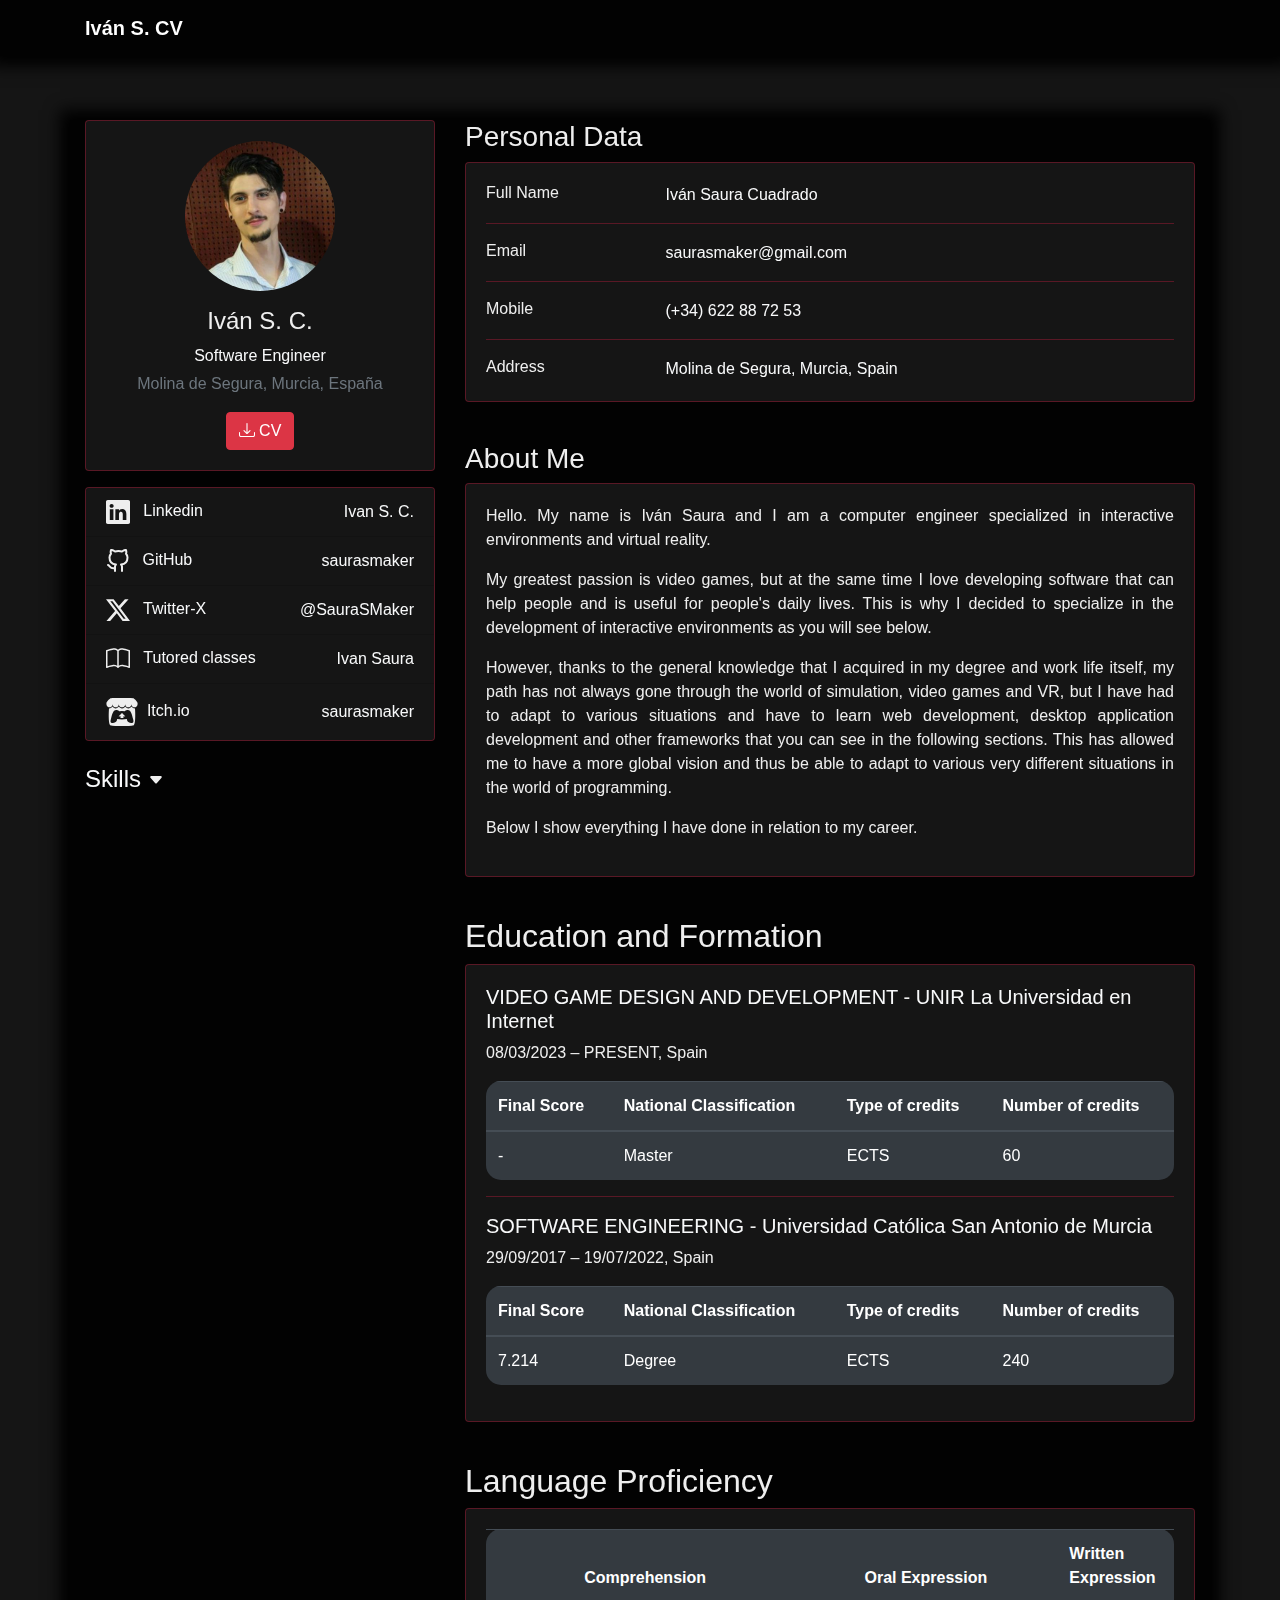
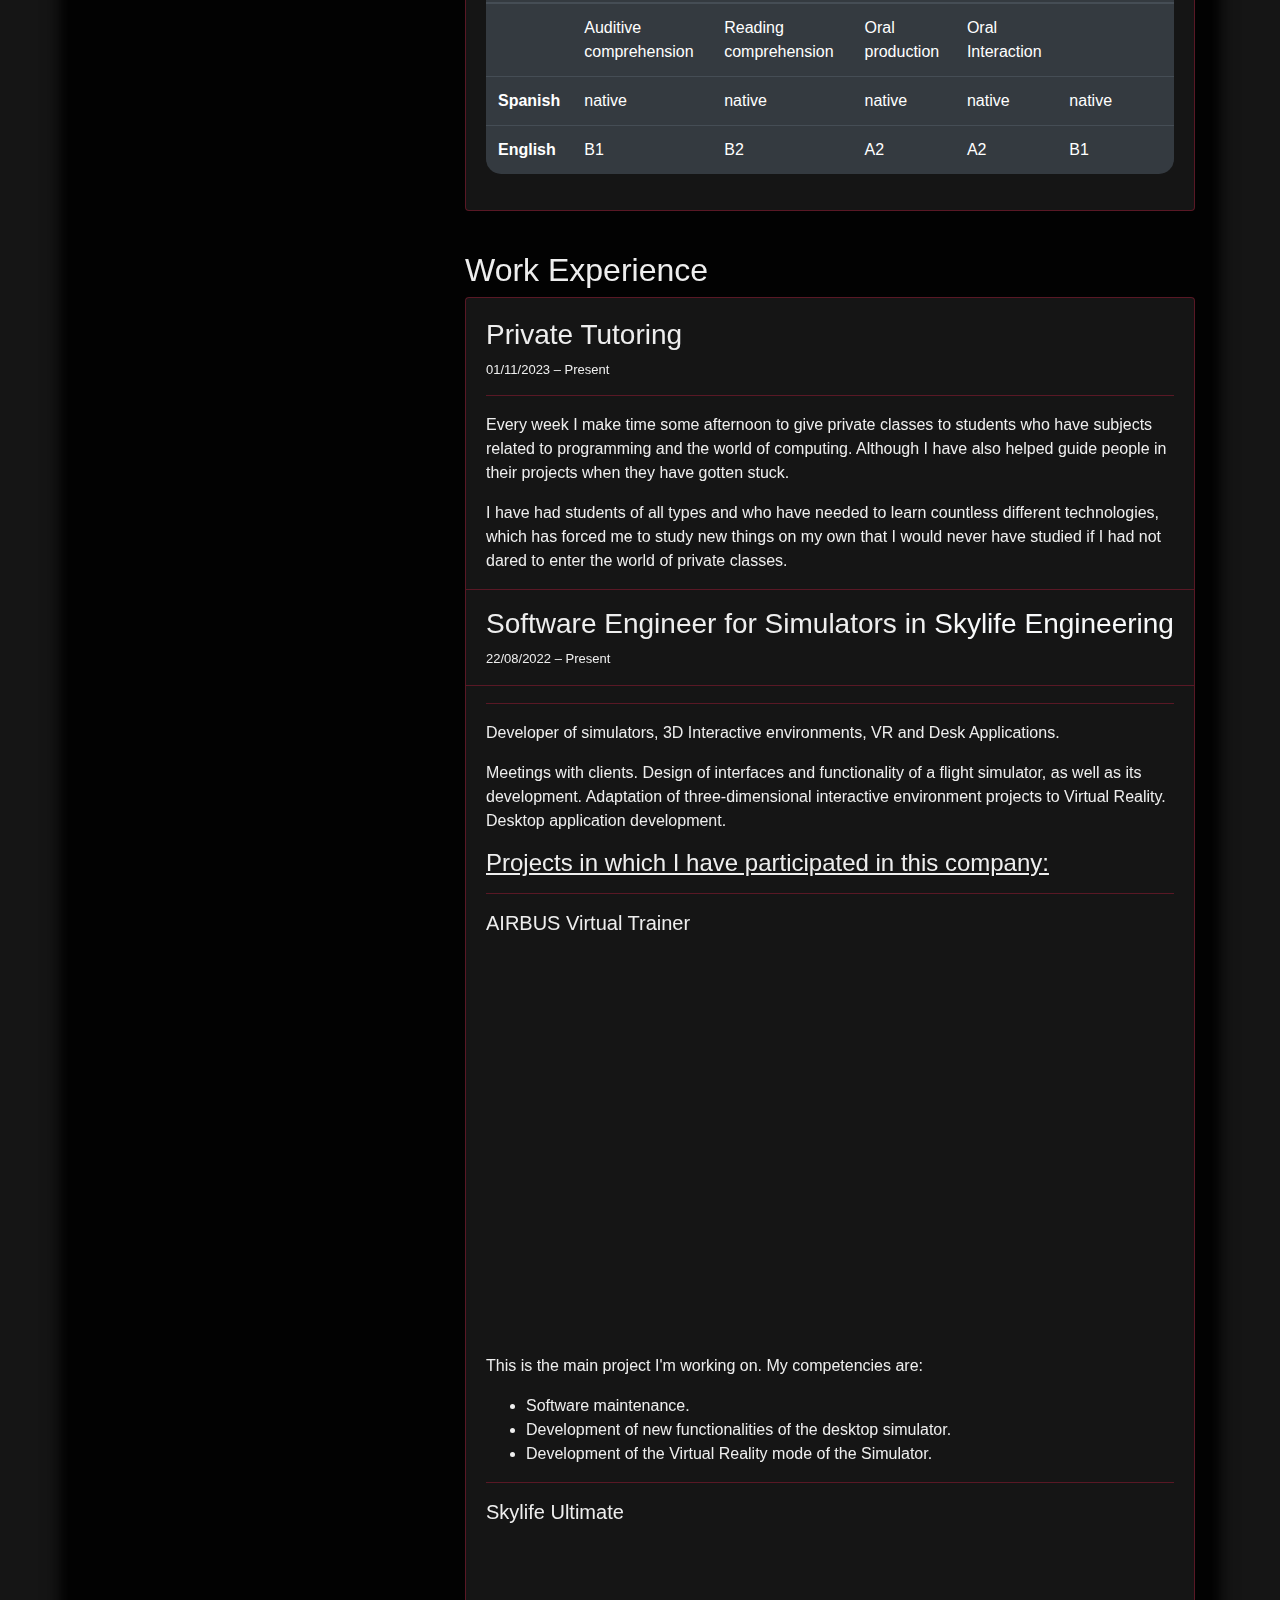
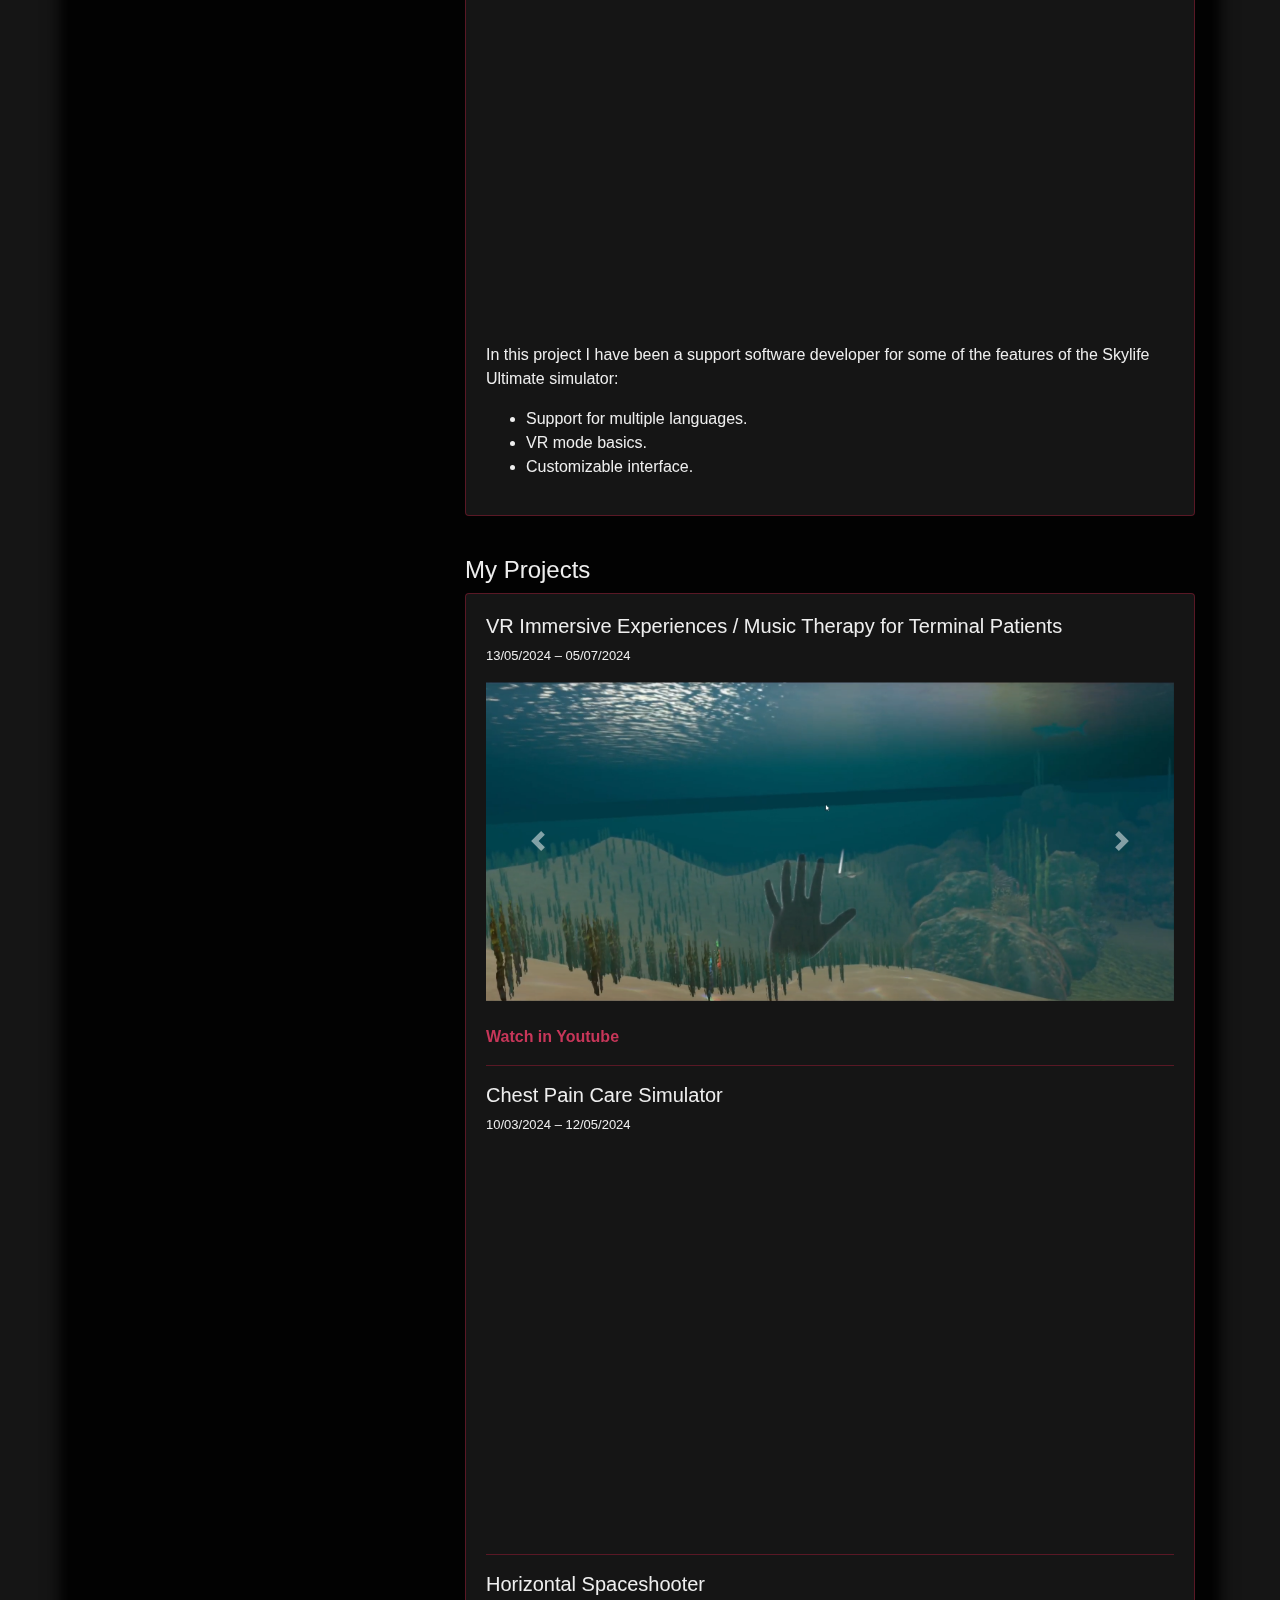
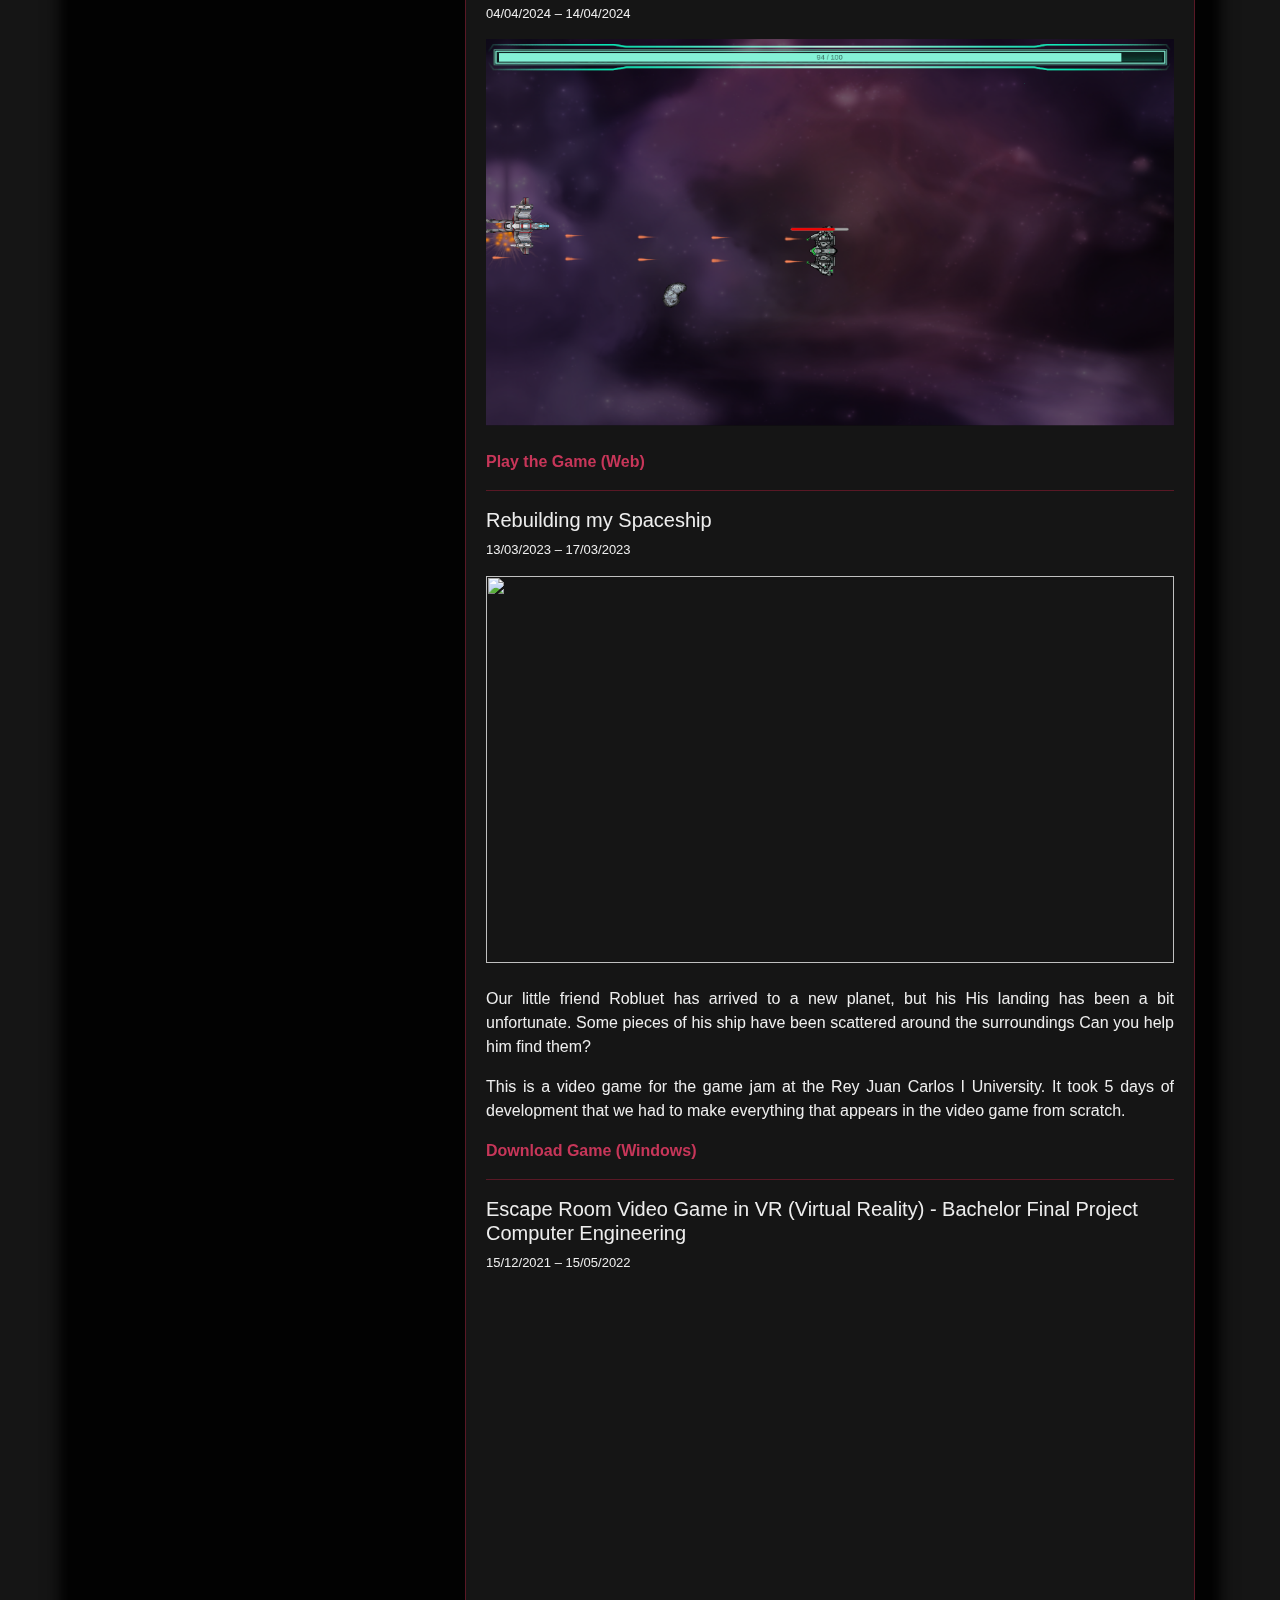
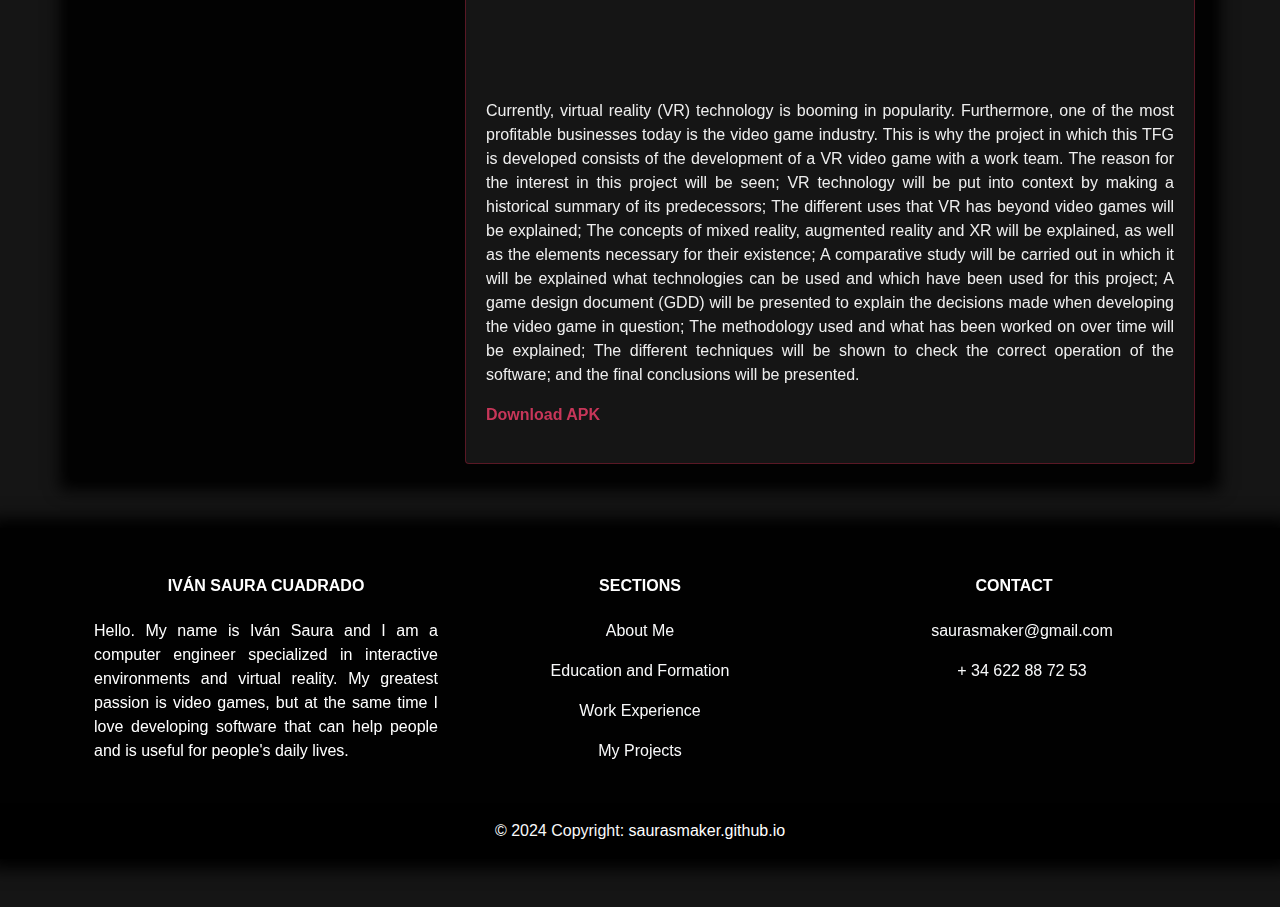
==== index.html @ 34966f73 "table scroll" ====
<!DOCTYPE html>
<html lang="es">

<head>
    <meta charset="UTF-8">
    <meta name="viewport" content="width=device-width, initial-scale=1.0">
    <title>Iván CV</title>

    <link rel="stylesheet" href="https://cdn.jsdelivr.net/npm/bootstrap@4.3.1/dist/css/bootstrap.min.css"
        integrity="sha384-ggOyR0iXCbMQv3Xipma34MD+dH/1fQ784/j6cY/iJTQUOhcWr7x9JvoRxT2MZw1T" crossorigin="anonymous">
    <link rel="stylesheet" href="https://cdn.jsdelivr.net/npm/bootstrap-icons@1.3.0/font/bootstrap-icons.css">

    <link rel="stylesheet" href="css/main.css">
</head>

<body>

    <nav class="navbar navbar-expand-md fixed-top main-container">
        <div class="container">
            <a class="navbar-brand home-title" href="#">Iván S. CV</a>
            <button class="navbar-toggler" type="button" data-toggle="collapse" data-target="#navbarCollapse"
                aria-controls="navbarCollapse" aria-expanded="false" aria-label="Toggle navigation">
                <span class="navbar-toggler-icon"></span>
            </button>
        </div>
    </nav>

    <br /><br /><br /><br /><br />

    <div class="container main-container">
        <div class="main-body">

            <div class="row gutters-sm">
                <div class="col-md-4 mb-3">
                    <div id="left-profile-panel" class="profile-frame-top-fixed">
                        <div class="card">
                            <div class="card-body">
                                <div class="d-flex flex-column align-items-center text-center">
                                    <img src="img/ivan_profile_photo.jpg" alt="Admin" class="rounded-circle"
                                        width="150">
                                    <div class="mt-3">
                                        <h4>Iván S. C.</h4>
                                        <p class="text-light mb-1">Software Engineer</p>
                                        <p class="text-muted font-size-sm">Molina de Segura, Murcia, España</p>
                                        <!--<button class="btn btn-primary">Follow</button>-->
                                        <a class="btn btn-danger" target="_blank"
                                            href="download/Ivan_Saura_Cuadrado_CV.pdf"
                                            download="Ivan_Saura_Cuadrado_CV.pdf"><i class="bi bi-download"></i> CV</a>
                                    </div>
                                </div>
                            </div>
                        </div>

                        <div class="card mt-3">
                            <ul class="list-group list-group-flush">
                                <!--<li class="list-group-item d-flex justify-content-between align-items-center flex-wrap">
                                <h6 class="mb-0"><svg xmlns="http://www.w3.org/2000/svg" width="24" height="24"
                                        viewBox="0 0 24 24" fill="none" stroke="currentColor" stroke-width="2"
                                        stroke-linecap="round" stroke-linejoin="round"
                                        class="feather feather-globe mr-2 icon-inline">
                                        <circle cx="12" cy="12" r="10"></circle>
                                        <line x1="2" y1="12" x2="22" y2="12"></line>
                                        <path
                                            d="M12 2a15.3 15.3 0 0 1 4 10 15.3 15.3 0 0 1-4 10 15.3 15.3 0 0 1-4-10 15.3 15.3 0 0 1 4-10z">
                                        </path>
                                    </svg>Website</h6>
                                <span class="text-light">https://bootdey.com</span>
                            </li>-->
                                <li
                                    class="list-group-item d-flex justify-content-between align-items-center flex-wrap dark-background">
                                    <h6 class="mb-0"><svg xmlns="http://www.w3.org/2000/svg" width="24" height="24"
                                            fill="currentColor" class="bi bi-linkedin" viewBox="0 0 16 16">
                                            <path
                                                d="M0 1.146C0 .513.526 0 1.175 0h13.65C15.474 0 16 .513 16 1.146v13.708c0 .633-.526 1.146-1.175 1.146H1.175C.526 16 0 15.487 0 14.854zm4.943 12.248V6.169H2.542v7.225zm-1.2-8.212c.837 0 1.358-.554 1.358-1.248-.015-.709-.52-1.248-1.342-1.248S2.4 3.226 2.4 3.934c0 .694.521 1.248 1.327 1.248zm4.908 8.212V9.359c0-.216.016-.432.08-.586.173-.431.568-.878 1.232-.878.869 0 1.216.662 1.216 1.634v3.865h2.401V9.25c0-2.22-1.184-3.252-2.764-3.252-1.274 0-1.845.7-2.165 1.193v.025h-.016l.016-.025V6.169h-2.4c.03.678 0 7.225 0 7.225z" />
                                        </svg>&nbsp;&nbsp;&nbsp;<a class="text-light red-hover"
                                            href="https://www.linkedin.com/in/ivan-saura-cuadrado"
                                            target="_blank">Linkedin</a>&nbsp;</h6>
                                    <span><a class="text-light red-hover red-hover"
                                            href="https://www.linkedin.com/in/ivan-saura-cuadrado" target="_blank"> Ivan
                                            S.
                                            C.</a></span>
                                </li>

                                <li
                                    class="list-group-item d-flex justify-content-between align-items-center flex-wrap dark-background">
                                    <h6 class="mb-0"><svg xmlns="http://www.w3.org/2000/svg" width="24" height="24"
                                            viewBox="0 0 24 24" fill="none" stroke="currentColor" stroke-width="2"
                                            stroke-linecap="round" stroke-linejoin="round"
                                            class="feather feather-github mr-2 icon-inline">
                                            <path
                                                d="M9 19c-5 1.5-5-2.5-7-3m14 6v-3.87a3.37 3.37 0 0 0-.94-2.61c3.14-.35 6.44-1.54 6.44-7A5.44 5.44 0 0 0 20 4.77 5.07 5.07 0 0 0 19.91 1S18.73.65 16 2.48a13.38 13.38 0 0 0-7 0C6.27.65 5.09 1 5.09 1A5.07 5.07 0 0 0 5 4.77a5.44 5.44 0 0 0-1.5 3.78c0 5.42 3.3 6.61 6.44 7A3.37 3.37 0 0 0 9 18.13V22">
                                            </path>
                                        </svg>&nbsp;<a class="text-light red-hover red-hover"
                                            href="https://github.com/saurasmaker" target="_blank">GitHub</a></h6>
                                    <span><a class="text-light red-hover" href="https://github.com/saurasmaker"
                                            target="_blank">saurasmaker</a></span>
                                </li>
                                <li
                                    class="list-group-item d-flex justify-content-between align-items-center flex-wrap dark-background">
                                    <h6 class="mb-0">
                                        <svg xmlns="http://www.w3.org/2000/svg" width="24" height="24"
                                            fill="currentColor" class="bi bi-twitter-x" viewBox="0 0 16 16">
                                            <path
                                                d="M12.6.75h2.454l-5.36 6.142L16 15.25h-4.937l-3.867-5.07-4.425 5.07H.316l5.733-6.57L0 .75h5.063l3.495 4.633L12.601.75Zm-.86 13.028h1.36L4.323 2.145H2.865z" />
                                        </svg>
                                        &nbsp;
                                        <a class="text-light red-hover" href="https://x.com/SauraSMaker"
                                            target="_blank">Twitter-X</a>
                                    </h6>
                                    <span><a class="text-light red-hover" href="https://x.com/SauraSMaker"
                                            target="_blank">@SauraSMaker</a></span>
                                </li>
                                <li
                                    class="list-group-item d-flex justify-content-between align-items-center flex-wrap dark-background">
                                    <h6 class="mb-0"><svg xmlns="http://www.w3.org/2000/svg" width="24" height="24"
                                            fill="currentColor" class="bi bi-book" viewBox="0 0 16 16">
                                            <path
                                                d="M1 2.828c.885-.37 2.154-.769 3.388-.893 1.33-.134 2.458.063 3.112.752v9.746c-.935-.53-2.12-.603-3.213-.493-1.18.12-2.37.461-3.287.811zm7.5-.141c.654-.689 1.782-.886 3.112-.752 1.234.124 2.503.523 3.388.893v9.923c-.918-.35-2.107-.692-3.287-.81-1.094-.111-2.278-.039-3.213.492zM8 1.783C7.015.936 5.587.81 4.287.94c-1.514.153-3.042.672-3.994 1.105A.5.5 0 0 0 0 2.5v11a.5.5 0 0 0 .707.455c.882-.4 2.303-.881 3.68-1.02 1.409-.142 2.59.087 3.223.877a.5.5 0 0 0 .78 0c.633-.79 1.814-1.019 3.222-.877 1.378.139 2.8.62 3.681 1.02A.5.5 0 0 0 16 13.5v-11a.5.5 0 0 0-.293-.455c-.952-.433-2.48-.952-3.994-1.105C10.413.809 8.985.936 8 1.783" />
                                        </svg> &nbsp;&nbsp;<a class="text-light red-hover"
                                            href="https://www.milanuncios.com/anuncios-usuario/ivan-231585839.htm"
                                            target="_blank">Tutored classes</a></h6>
                                    <span><a class="text-light red-hover"
                                            href="https://www.milanuncios.com/anuncios-usuario/ivan-231585839.htm"
                                            target="_blank">Ivan Saura</a></span>
                                </li>

                                <li
                                    class="dark-background list-group-item d-flex justify-content-between align-items-center flex-wrap">
                                    <h6 class="mb-0">
                                        <svg xmlns="http://www.w3.org/2000/svg" fill="currentColor" width="32"
                                            height="32" viewBox="0 0 512 512">
                                            <path
                                                d="M71.9 34.8C50.2 47.7 7.4 96.8 7 109.7v21.3c0 27.1 25.3 50.8 48.3 50.8 27.6 0 50.5-22.9 50.5-50 0 27.1 22.2 50 49.8 50s49-22.9 49-50c0 27.1 23.6 50 51.2 50h.5c27.6 0 51.2-22.9 51.2-50 0 27.1 21.5 50 49 50s49.8-22.9 49.8-50c0 27.1 23 50 50.5 50 23 0 48.3-23.8 48.3-50.8v-21.3c-.4-12.9-43.2-62.1-64.9-75C372.6 32.4 325.8 32 256 32S91.1 33.1 71.9 34.8zm132.3 134.4c-22 38.4-77.9 38.7-99.9 .3-13.2 23.1-43.2 32.1-56 27.7-3.9 40.2-13.7 237.1 17.7 269.2 80 18.7 302.1 18.1 379.8 0 31.7-32.3 21.3-232 17.8-269.2-12.9 4.4-42.9-4.6-56-27.7-22 38.5-77.9 38.1-99.9-.2-7.1 12.5-23.1 28.9-51.8 28.9a57.5 57.5 0 0 1 -51.8-28.9zm-41.6 53.8c16.5 0 31.1 0 49.2 19.8a436.9 436.9 0 0 1 88.2 0C318.2 223 332.9 223 349.3 223c52.3 0 65.2 77.5 83.9 144.5 17.3 62.2-5.5 63.7-34 63.7-42.2-1.6-65.5-32.2-65.5-62.8-39.3 6.4-101.9 8.8-155.6 0 0 30.6-23.3 61.2-65.5 62.8-28.4-.1-51.2-1.6-33.9-63.7 18.7-67 31.6-144.5 83.9-144.5zM256 270.8s-44.4 40.8-52.4 55.2l29-1.2v25.3c0 1.6 21.3 .2 23.3 .2 11.7 .5 23.3 1 23.3-.2v-25.3l29 1.2c-8-14.5-52.4-55.2-52.4-55.2z" />
                                        </svg>
                                        &nbsp;<a class="text-light red-hover" href="https://itch.io/profile/saurasmaker"
                                            target="_blank">Itch.io</a>
                                    </h6>
                                    <span class="text-light"><a class="text-light red-hover"
                                            href="https://itch.io/profile/saurasmaker"
                                            target="_blank">saurasmaker</a></span>
                                </li>

                            </ul>
                        </div>


                        <br />

                        <div>
                            <!-------------------->
                            <!-- SKILLS -->
                            <!-------------------->
                            <a id="skills-collapse-button" class="text-toogle text-light" data-toggle="collapse"
                                href="#digital-skills-collapse" role="button" aria-expanded="false"
                                aria-controls="collapseExample">
                                <h4>Skills
                                    <span class="text-collapsed"><svg xmlns="http://www.w3.org/2000/svg" width="16"
                                            height="16" fill="currentColor" class="bi bi-caret-down-fill"
                                            viewBox="0 0 16 16">
                                            <path
                                                d="M7.247 11.14 2.451 5.658C1.885 5.013 2.345 4 3.204 4h9.592a1 1 0 0 1 .753 1.659l-4.796 5.48a1 1 0 0 1-1.506 0z" />
                                        </svg></span>
                                    <span class="text-expanded"><svg xmlns="http://www.w3.org/2000/svg" width="16"
                                            height="16" fill="currentColor" class="bi bi-caret-up-fill"
                                            viewBox="0 0 16 16">
                                            <path
                                                d="m7.247 4.86-4.796 5.481c-.566.647-.106 1.659.753 1.659h9.592a1 1 0 0 0 .753-1.659l-4.796-5.48a1 1 0 0 0-1.506 0z" />
                                        </svg></span>
                                </h4>
                            </a>

                            <div class="collapse" id="digital-skills-collapse">
                                <div class="row gutters-sm">
                                    <div class="col-sm-12 mb-3">

                                        <div class="card h-100">
                                            <div class="card-body">
                                                <div>
                                                    <h6 class="d-flex align-items-center mb-3">Programming Languages
                                                    </h6>

                                                    <!-- JAVA -->
                                                    <a class="text-toogle text-light red-hover" data-toggle="collapse"
                                                        href="#java-collapse" role="button" aria-expanded="false"
                                                        aria-controls="collapseExample">
                                                        <small>Java</small>
                                                        <span class="text-collapsed"><svg
                                                                xmlns="http://www.w3.org/2000/svg" width="16"
                                                                height="16" fill="currentColor"
                                                                class="bi bi-caret-down-fill" viewBox="0 0 16 16">
                                                                <path
                                                                    d="M7.247 11.14 2.451 5.658C1.885 5.013 2.345 4 3.204 4h9.592a1 1 0 0 1 .753 1.659l-4.796 5.48a1 1 0 0 1-1.506 0z" />
                                                            </svg></span>
                                                        <span class="text-expanded"><svg
                                                                xmlns="http://www.w3.org/2000/svg" width="16"
                                                                height="16" fill="currentColor"
                                                                class="bi bi-caret-up-fill" viewBox="0 0 16 16">
                                                                <path
                                                                    d="m7.247 4.86-4.796 5.481c-.566.647-.106 1.659.753 1.659h9.592a1 1 0 0 0 .753-1.659l-4.796-5.48a1 1 0 0 0-1.506 0z" />
                                                            </svg></span>
                                                    </a>

                                                    <div class="progress mb-3" style="height: 5px">
                                                        <div class="progress-bar progress-bar-red" role="progressbar"
                                                            style="width: 90%" aria-valuenow="90" aria-valuemin="0"
                                                            aria-valuemax="100"></div>
                                                    </div>
                                                    <div class="accordion-item">
                                                        <div class="collapse" id="java-collapse">
                                                            <p>
                                                                I have learned Java at university. The Object Oriented
                                                                Programming subject in which we also learned to make
                                                                desktop
                                                                applications with swing was studied with Java. In
                                                                addition,
                                                                the
                                                                distributed applications subjects 1 and 2 where we
                                                                studied
                                                                how
                                                                to manage different threads of execution, socket
                                                                connection
                                                                and
                                                                backend of web applications were also studied in Java.
                                                            </p>
                                                        </div>
                                                    </div>


                                                    <!-- JavaScript -->
                                                    <a class="text-toogle text-light red-hover" data-toggle="collapse"
                                                        href="#javascript-collapse" role="button" aria-expanded="false"
                                                        aria-controls="collapseExample">
                                                        <small>JavaScript</small>
                                                        <span class="text-collapsed"><svg
                                                                xmlns="http://www.w3.org/2000/svg" width="16"
                                                                height="16" fill="currentColor"
                                                                class="bi bi-caret-down-fill" viewBox="0 0 16 16">
                                                                <path
                                                                    d="M7.247 11.14 2.451 5.658C1.885 5.013 2.345 4 3.204 4h9.592a1 1 0 0 1 .753 1.659l-4.796 5.48a1 1 0 0 1-1.506 0z" />
                                                            </svg></span>
                                                        <span class="text-expanded"><svg
                                                                xmlns="http://www.w3.org/2000/svg" width="16"
                                                                height="16" fill="currentColor"
                                                                class="bi bi-caret-up-fill" viewBox="0 0 16 16">
                                                                <path
                                                                    d="m7.247 4.86-4.796 5.481c-.566.647-.106 1.659.753 1.659h9.592a1 1 0 0 0 .753-1.659l-4.796-5.48a1 1 0 0 0-1.506 0z" />
                                                            </svg></span>
                                                    </a>
                                                    <div class="progress mb-3" style="height: 5px">
                                                        <div class="progress-bar progress-bar-red" role="progressbar"
                                                            style="width: 60%" aria-valuenow="60" aria-valuemin="0"
                                                            aria-valuemax="100"></div>
                                                    </div>
                                                    <div class="accordion-item">
                                                        <div class="collapse" id="javascript-collapse">
                                                            <p>
                                                                I have been learning this language throughout my
                                                                professional
                                                                career,
                                                                since simulators usually have interfaces made in HTML5,
                                                                so
                                                                if I
                                                                needed
                                                                to make the interface dynamic I had to use JavaScript.
                                                            </p>
                                                        </div>
                                                    </div>


                                                    <!-- C++ -->
                                                    <a class="text-toogle text-light red-hover" data-toggle="collapse"
                                                        href="#cpp-collapse" role="button" aria-expanded="false"
                                                        aria-controls="collapseExample">
                                                        <small>C++</small>
                                                        <span class="text-collapsed"><svg
                                                                xmlns="http://www.w3.org/2000/svg" width="16"
                                                                height="16" fill="currentColor"
                                                                class="bi bi-caret-down-fill" viewBox="0 0 16 16">
                                                                <path
                                                                    d="M7.247 11.14 2.451 5.658C1.885 5.013 2.345 4 3.204 4h9.592a1 1 0 0 1 .753 1.659l-4.796 5.48a1 1 0 0 1-1.506 0z" />
                                                            </svg></span>
                                                        <span class="text-expanded"><svg
                                                                xmlns="http://www.w3.org/2000/svg" width="16"
                                                                height="16" fill="currentColor"
                                                                class="bi bi-caret-up-fill" viewBox="0 0 16 16">
                                                                <path
                                                                    d="m7.247 4.86-4.796 5.481c-.566.647-.106 1.659.753 1.659h9.592a1 1 0 0 0 .753-1.659l-4.796-5.48a1 1 0 0 0-1.506 0z" />
                                                            </svg></span>
                                                    </a>
                                                    <div class="progress mb-3" style="height: 5px">
                                                        <div class="progress-bar progress-bar-red" role="progressbar"
                                                            style="width: 70%" aria-valuenow="70" aria-valuemin="0"
                                                            aria-valuemax="100"></div>
                                                    </div>
                                                    <div class="accordion-item">
                                                        <div class="collapse" id="cpp-collapse">
                                                            <p>
                                                                I have used C++ in Skylife to make superimposed
                                                                interfaces
                                                                in
                                                                simulators.
                                                            </p>
                                                        </div>
                                                    </div>


                                                    <!-- C# -->
                                                    <a class="text-toogle text-light red-hover" data-toggle="collapse"
                                                        href="#csharp-collapse" role="button" aria-expanded="false"
                                                        aria-controls="collapseExample">
                                                        <small>C#</small>
                                                        <span class="text-collapsed"><svg
                                                                xmlns="http://www.w3.org/2000/svg" width="16"
                                                                height="16" fill="currentColor"
                                                                class="bi bi-caret-down-fill" viewBox="0 0 16 16">
                                                                <path
                                                                    d="M7.247 11.14 2.451 5.658C1.885 5.013 2.345 4 3.204 4h9.592a1 1 0 0 1 .753 1.659l-4.796 5.48a1 1 0 0 1-1.506 0z" />
                                                            </svg></span>
                                                        <span class="text-expanded"><svg
                                                                xmlns="http://www.w3.org/2000/svg" width="16"
                                                                height="16" fill="currentColor"
                                                                class="bi bi-caret-up-fill" viewBox="0 0 16 16">
                                                                <path
                                                                    d="m7.247 4.86-4.796 5.481c-.566.647-.106 1.659.753 1.659h9.592a1 1 0 0 0 .753-1.659l-4.796-5.48a1 1 0 0 0-1.506 0z" />
                                                            </svg></span>
                                                    </a>
                                                    <div class="progress mb-3" style="height: 5px">
                                                        <div class="progress-bar progress-bar-red" role="progressbar"
                                                            style="width: 90%" aria-valuenow="90" aria-valuemin="0"
                                                            aria-valuemax="100"></div>
                                                    </div>
                                                    <div class="accordion-item">
                                                        <div class="collapse" id="csharp-collapse">
                                                            <p>
                                                                C# is the programming language that Unity uses and that
                                                                is
                                                                why
                                                                it is the one I use best,
                                                                since both my personal projects and the Skylife
                                                                simulators
                                                                are
                                                                made with Unity. Additionally,
                                                                I made desktop applications using WindowsForms for a
                                                                course
                                                                in
                                                                my degree called
                                                                Advanced Visual Programming, and I also used C#.
                                                            </p>
                                                        </div>
                                                    </div>


                                                    <!-- PHP -->
                                                    <a class="text-toogle text-light red-hover" data-toggle="collapse"
                                                        href="#php-collapse" role="button" aria-expanded="false"
                                                        aria-controls="collapseExample">
                                                        <small>PHP</small>
                                                        <span class="text-collapsed"><svg
                                                                xmlns="http://www.w3.org/2000/svg" width="16"
                                                                height="16" fill="currentColor"
                                                                class="bi bi-caret-down-fill" viewBox="0 0 16 16">
                                                                <path
                                                                    d="M7.247 11.14 2.451 5.658C1.885 5.013 2.345 4 3.204 4h9.592a1 1 0 0 1 .753 1.659l-4.796 5.48a1 1 0 0 1-1.506 0z" />
                                                            </svg></span>
                                                        <span class="text-expanded"><svg
                                                                xmlns="http://www.w3.org/2000/svg" width="16"
                                                                height="16" fill="currentColor"
                                                                class="bi bi-caret-up-fill" viewBox="0 0 16 16">
                                                                <path
                                                                    d="m7.247 4.86-4.796 5.481c-.566.647-.106 1.659.753 1.659h9.592a1 1 0 0 0 .753-1.659l-4.796-5.48a1 1 0 0 0-1.506 0z" />
                                                            </svg></span>
                                                    </a>
                                                    <div class="progress mb-3" style="height: 5px">
                                                        <div class="progress-bar progress-bar-red" role="progressbar"
                                                            style="width: 60%" aria-valuenow="60" aria-valuemin="0"
                                                            aria-valuemax="100"></div>
                                                    </div>
                                                    <div class="accordion-item">
                                                        <div class="collapse" id="php-collapse">
                                                            <p>
                                                                I have learned PHP for two reasons:
                                                            <ul>
                                                                <li>I made a web application with XAMPP to manage the
                                                                    private
                                                                    classes that I teach today. The back end of this
                                                                    page is
                                                                    made with PHP.</li>
                                                                <li>It was the language that we studied to make the back
                                                                    end
                                                                    of
                                                                    the web pages made in the Laboratory subject in the
                                                                    degree.
                                                                </li>
                                                            </ul>
                                                            </p>
                                                        </div>
                                                    </div>


                                                    <!-- Python -->
                                                    <a class="text-toogle text-light red-hover" data-toggle="collapse"
                                                        href="#python-collapse" role="button" aria-expanded="false"
                                                        aria-controls="collapseExample">
                                                        <small>Python</small>
                                                        <span class="text-collapsed"><svg
                                                                xmlns="http://www.w3.org/2000/svg" width="16"
                                                                height="16" fill="currentColor"
                                                                class="bi bi-caret-down-fill" viewBox="0 0 16 16">
                                                                <path
                                                                    d="M7.247 11.14 2.451 5.658C1.885 5.013 2.345 4 3.204 4h9.592a1 1 0 0 1 .753 1.659l-4.796 5.48a1 1 0 0 1-1.506 0z" />
                                                            </svg></span>
                                                        <span class="text-expanded"><svg
                                                                xmlns="http://www.w3.org/2000/svg" width="16"
                                                                height="16" fill="currentColor"
                                                                class="bi bi-caret-up-fill" viewBox="0 0 16 16">
                                                                <path
                                                                    d="m7.247 4.86-4.796 5.481c-.566.647-.106 1.659.753 1.659h9.592a1 1 0 0 0 .753-1.659l-4.796-5.48a1 1 0 0 0-1.506 0z" />
                                                            </svg></span>
                                                    </a>
                                                    <div class="progress mb-3" style="height: 5px">
                                                        <div class="progress-bar progress-bar-red" role="progressbar"
                                                            style="width: 80%" aria-valuenow="80" aria-valuemin="0"
                                                            aria-valuemax="100"></div>
                                                    </div>
                                                    <div class="accordion-item">
                                                        <div class="collapse" id="python-collapse">
                                                            <p>
                                                                The external content generation tools for simulators
                                                                that I
                                                                have
                                                                worked with are developed in Python, so I have learned a
                                                                lot
                                                                about this language since I started my professional
                                                                career.
                                                            </p>
                                                        </div>
                                                    </div>

                                                    <!-- SQL -->
                                                    <a class="text-toogle text-light red-hover" data-toggle="collapse"
                                                        href="#sql-collapse" role="button" aria-expanded="false"
                                                        aria-controls="collapseExample">
                                                        <small>SQL</small>
                                                        <span class="text-collapsed"><svg
                                                                xmlns="http://www.w3.org/2000/svg" width="16"
                                                                height="16" fill="currentColor"
                                                                class="bi bi-caret-down-fill" viewBox="0 0 16 16">
                                                                <path
                                                                    d="M7.247 11.14 2.451 5.658C1.885 5.013 2.345 4 3.204 4h9.592a1 1 0 0 1 .753 1.659l-4.796 5.48a1 1 0 0 1-1.506 0z" />
                                                            </svg></span>
                                                        <span class="text-expanded"><svg
                                                                xmlns="http://www.w3.org/2000/svg" width="16"
                                                                height="16" fill="currentColor"
                                                                class="bi bi-caret-up-fill" viewBox="0 0 16 16">
                                                                <path
                                                                    d="m7.247 4.86-4.796 5.481c-.566.647-.106 1.659.753 1.659h9.592a1 1 0 0 0 .753-1.659l-4.796-5.48a1 1 0 0 0-1.506 0z" />
                                                            </svg></span>
                                                    </a>
                                                    <div class="progress mb-3" style="height: 5px">
                                                        <div class="progress-bar progress-bar-red" role="progressbar"
                                                            style="width: 50%" aria-valuenow="50" aria-valuemin="0"
                                                            aria-valuemax="100"></div>
                                                    </div>
                                                    <div class="accordion-item">
                                                        <div class="collapse" id="sql-collapse">
                                                            <p>
                                                                I have used this language throughout my studies since
                                                                almost
                                                                all
                                                                the applications carried out in the practices had to be
                                                                connected to a database to practice connecting it with
                                                                the
                                                                developed application.

                                                                In addition, it is the language used to manage the
                                                                SQL-based
                                                                databases that I have worked on.
                                                            </p>
                                                        </div>
                                                    </div>

                                                </div>
                                            </div>
                                        </div>
                                    </div>

                                    <!-------------------->
                                    <!-- WEB -->
                                    <!-------------------->

                                    <div class="col-sm-12 mb-3">
                                        <div class="card h-100">
                                            <div class="card-body">
                                                <h6 class="d-flex align-items-center mb-3">Web</h6>

                                                <!-- HTML -->
                                                <a class="text-toogle text-light red-hover" data-toggle="collapse"
                                                    href="#html-collapse" role="button" aria-expanded="false"
                                                    aria-controls="collapseExample">
                                                    <small>HTML</small>
                                                    <span class="text-collapsed"><svg xmlns="http://www.w3.org/2000/svg"
                                                            width="16" height="16" fill="currentColor"
                                                            class="bi bi-caret-down-fill" viewBox="0 0 16 16">
                                                            <path
                                                                d="M7.247 11.14 2.451 5.658C1.885 5.013 2.345 4 3.204 4h9.592a1 1 0 0 1 .753 1.659l-4.796 5.48a1 1 0 0 1-1.506 0z" />
                                                        </svg></span>
                                                    <span class="text-expanded"><svg xmlns="http://www.w3.org/2000/svg"
                                                            width="16" height="16" fill="currentColor"
                                                            class="bi bi-caret-up-fill" viewBox="0 0 16 16">
                                                            <path
                                                                d="m7.247 4.86-4.796 5.481c-.566.647-.106 1.659.753 1.659h9.592a1 1 0 0 0 .753-1.659l-4.796-5.48a1 1 0 0 0-1.506 0z" />
                                                        </svg></span>
                                                </a>

                                                <div class="progress mb-3" style="height: 5px">
                                                    <div class="progress-bar progress-bar-red" role="progressbar"
                                                        style="width: 100%" aria-valuenow="100" aria-valuemin="0"
                                                        aria-valuemax="100"></div>
                                                </div>
                                                <div class="accordion-item">
                                                    <div class="collapse" id="html-collapse">
                                                        <p>
                                                            I have used HTML both for the development of this website
                                                            and in
                                                            course subjects as well as in the simulators I have worked
                                                            on
                                                            that
                                                            have overlapping interfaces.
                                                        </p>
                                                    </div>
                                                </div>


                                                <!-- CSS -->
                                                <a class="text-toogle text-light red-hover" data-toggle="collapse"
                                                    href="#css-collapse" role="button" aria-expanded="false"
                                                    aria-controls="collapseExample">
                                                    <small>CSS</small>
                                                    <span class="text-collapsed"><svg xmlns="http://www.w3.org/2000/svg"
                                                            width="16" height="16" fill="currentColor"
                                                            class="bi bi-caret-down-fill" viewBox="0 0 16 16">
                                                            <path
                                                                d="M7.247 11.14 2.451 5.658C1.885 5.013 2.345 4 3.204 4h9.592a1 1 0 0 1 .753 1.659l-4.796 5.48a1 1 0 0 1-1.506 0z" />
                                                        </svg></span>
                                                    <span class="text-expanded"><svg xmlns="http://www.w3.org/2000/svg"
                                                            width="16" height="16" fill="currentColor"
                                                            class="bi bi-caret-up-fill" viewBox="0 0 16 16">
                                                            <path
                                                                d="m7.247 4.86-4.796 5.481c-.566.647-.106 1.659.753 1.659h9.592a1 1 0 0 0 .753-1.659l-4.796-5.48a1 1 0 0 0-1.506 0z" />
                                                        </svg></span>
                                                </a>
                                                <div class="progress mb-3" style="height: 5px">
                                                    <div class="progress-bar progress-bar-red" role="progressbar"
                                                        style="width: 50%" aria-valuenow="50" aria-valuemin="0"
                                                        aria-valuemax="100"></div>
                                                </div>
                                                <div class="accordion-item">
                                                    <div class="collapse" id="css-collapse">
                                                        <p>
                                                            Although I am no expert, I have used it to visually improve
                                                            the
                                                            interfaces of the simulators apart from this website and som
                                                            proyects of the dregree.
                                                        </p>
                                                    </div>
                                                </div>


                                                <!-- Apache / Tomcat -->
                                                <a class="text-toogle text-light red-hover" data-toggle="collapse"
                                                    href="#apache-tomcat-collapse" role="button" aria-expanded="false"
                                                    aria-controls="collapseExample">
                                                    <small>Apache / Tomcat</small>
                                                    <span class="text-collapsed"><svg xmlns="http://www.w3.org/2000/svg"
                                                            width="16" height="16" fill="currentColor"
                                                            class="bi bi-caret-down-fill" viewBox="0 0 16 16">
                                                            <path
                                                                d="M7.247 11.14 2.451 5.658C1.885 5.013 2.345 4 3.204 4h9.592a1 1 0 0 1 .753 1.659l-4.796 5.48a1 1 0 0 1-1.506 0z" />
                                                        </svg></span>
                                                    <span class="text-expanded"><svg xmlns="http://www.w3.org/2000/svg"
                                                            width="16" height="16" fill="currentColor"
                                                            class="bi bi-caret-up-fill" viewBox="0 0 16 16">
                                                            <path
                                                                d="m7.247 4.86-4.796 5.481c-.566.647-.106 1.659.753 1.659h9.592a1 1 0 0 0 .753-1.659l-4.796-5.48a1 1 0 0 0-1.506 0z" />
                                                        </svg></span>
                                                </a>
                                                <div class="progress mb-3" style="height: 5px">
                                                    <div class="progress-bar progress-bar-red" role="progressbar"
                                                        style="width: 40%" aria-valuenow="40" aria-valuemin="0"
                                                        aria-valuemax="100"></div>
                                                </div>
                                                <div class="accordion-item">
                                                    <div class="collapse" id="apache-tomcat-collapse">
                                                        <p>
                                                            Technlogy that we used to learn how to host in local pc an
                                                            application web in the subject "Distributed Applications
                                                            Development" in the degree.
                                                        </p>
                                                    </div>
                                                </div>


                                                <!-- JSP -->
                                                <a class="text-toogle text-light red-hover" data-toggle="collapse"
                                                    href="#jsp-collapse" role="button" aria-expanded="false"
                                                    aria-controls="collapseExample">
                                                    <small>JSP</small>
                                                    <span class="text-collapsed"><svg xmlns="http://www.w3.org/2000/svg"
                                                            width="16" height="16" fill="currentColor"
                                                            class="bi bi-caret-down-fill" viewBox="0 0 16 16">
                                                            <path
                                                                d="M7.247 11.14 2.451 5.658C1.885 5.013 2.345 4 3.204 4h9.592a1 1 0 0 1 .753 1.659l-4.796 5.48a1 1 0 0 1-1.506 0z" />
                                                        </svg></span>
                                                    <span class="text-expanded"><svg xmlns="http://www.w3.org/2000/svg"
                                                            width="16" height="16" fill="currentColor"
                                                            class="bi bi-caret-up-fill" viewBox="0 0 16 16">
                                                            <path
                                                                d="m7.247 4.86-4.796 5.481c-.566.647-.106 1.659.753 1.659h9.592a1 1 0 0 0 .753-1.659l-4.796-5.48a1 1 0 0 0-1.506 0z" />
                                                        </svg></span>
                                                </a>
                                                <div class="progress mb-3" style="height: 5px">
                                                    <div class="progress-bar progress-bar-red" role="progressbar"
                                                        style="width: 60%" aria-valuenow="60" aria-valuemin="0"
                                                        aria-valuemax="100"></div>
                                                </div>
                                                <div class="accordion-item">
                                                    <div class="collapse" id="jsp-collapse">
                                                        <p>
                                                            JSP Java's own technology that we use to create dynamism in
                                                            the
                                                            web
                                                            pages from the backend.
                                                        </p>
                                                    </div>
                                                </div>


                                                <!-- XAMPP -->
                                                <a class="text-toogle text-light red-hover" data-toggle="collapse"
                                                    href="#xampp-collapse" role="button" aria-expanded="false"
                                                    aria-controls="collapseExample">
                                                    <small>XAMPP</small>
                                                    <span class="text-collapsed"><svg xmlns="http://www.w3.org/2000/svg"
                                                            width="16" height="16" fill="currentColor"
                                                            class="bi bi-caret-down-fill" viewBox="0 0 16 16">
                                                            <path
                                                                d="M7.247 11.14 2.451 5.658C1.885 5.013 2.345 4 3.204 4h9.592a1 1 0 0 1 .753 1.659l-4.796 5.48a1 1 0 0 1-1.506 0z" />
                                                        </svg></span>
                                                    <span class="text-expanded"><svg xmlns="http://www.w3.org/2000/svg"
                                                            width="16" height="16" fill="currentColor"
                                                            class="bi bi-caret-up-fill" viewBox="0 0 16 16">
                                                            <path
                                                                d="m7.247 4.86-4.796 5.481c-.566.647-.106 1.659.753 1.659h9.592a1 1 0 0 0 .753-1.659l-4.796-5.48a1 1 0 0 0-1.506 0z" />
                                                        </svg></span>
                                                </a>
                                                <div class="progress mb-3" style="height: 5px">
                                                    <div class="progress-bar progress-bar-red" role="progressbar"
                                                        style="width: 60%" aria-valuenow="60" aria-valuemin="0"
                                                        aria-valuemax="100"></div>
                                                </div>
                                                <div class="accordion-item">
                                                    <div class="collapse" id="xampp-collapse">
                                                        <p>
                                                            This technology was another one that we learned to do local
                                                            hosting
                                                            for our own web developments. It is also what I use to
                                                            manage my
                                                            web
                                                            application for private classes.
                                                        </p>
                                                    </div>
                                                </div>

                                            </div>
                                        </div>
                                    </div>

                                    <!-------------------->
                                    <!-- FRAMEWORKS -->
                                    <!-------------------->
                                    <div class="col-sm-12 mb-3">

                                        <div class="card h-100">
                                            <div class="card-body">
                                                <h6 class="d-flex align-items-center mb-3">Frameworks</h6>

                                                <!-- Qt -->
                                                <a class="text-toogle text-light red-hover" data-toggle="collapse"
                                                    href="#qt-collapse" role="button" aria-expanded="false"
                                                    aria-controls="collapseExample">
                                                    <small>Qt</small>
                                                    <span class="text-collapsed"><svg xmlns="http://www.w3.org/2000/svg"
                                                            width="16" height="16" fill="currentColor"
                                                            class="bi bi-caret-down-fill" viewBox="0 0 16 16">
                                                            <path
                                                                d="M7.247 11.14 2.451 5.658C1.885 5.013 2.345 4 3.204 4h9.592a1 1 0 0 1 .753 1.659l-4.796 5.48a1 1 0 0 1-1.506 0z" />
                                                        </svg></span>
                                                    <span class="text-expanded"><svg xmlns="http://www.w3.org/2000/svg"
                                                            width="16" height="16" fill="currentColor"
                                                            class="bi bi-caret-up-fill" viewBox="0 0 16 16">
                                                            <path
                                                                d="m7.247 4.86-4.796 5.481c-.566.647-.106 1.659.753 1.659h9.592a1 1 0 0 0 .753-1.659l-4.796-5.48a1 1 0 0 0-1.506 0z" />
                                                        </svg></span>
                                                </a>

                                                <div class="progress mb-3" style="height: 5px">
                                                    <div class="progress-bar progress-bar-red" role="progressbar"
                                                        style="width: 50%" aria-valuenow="50" aria-valuemin="0"
                                                        aria-valuemax="100"></div>
                                                </div>
                                                <div class="accordion-item">
                                                    <div class="collapse" id="qt-collapse">
                                                        <p>
                                                            Used for the development of desktop applications with Python
                                                            and
                                                            for
                                                            Simulator interfaces with C++
                                                    </div>
                                                </div>


                                                <!-- jQuery -->
                                                <a class="text-toogle text-light red-hover" data-toggle="collapse"
                                                    href="#jquery-collapse" role="button" aria-expanded="false"
                                                    aria-controls="collapseExample">
                                                    <small>jQuery</small>
                                                    <span class="text-collapsed"><svg xmlns="http://www.w3.org/2000/svg"
                                                            width="16" height="16" fill="currentColor"
                                                            class="bi bi-caret-down-fill" viewBox="0 0 16 16">
                                                            <path
                                                                d="M7.247 11.14 2.451 5.658C1.885 5.013 2.345 4 3.204 4h9.592a1 1 0 0 1 .753 1.659l-4.796 5.48a1 1 0 0 1-1.506 0z" />
                                                        </svg></span>
                                                    <span class="text-expanded"><svg xmlns="http://www.w3.org/2000/svg"
                                                            width="16" height="16" fill="currentColor"
                                                            class="bi bi-caret-up-fill" viewBox="0 0 16 16">
                                                            <path
                                                                d="m7.247 4.86-4.796 5.481c-.566.647-.106 1.659.753 1.659h9.592a1 1 0 0 0 .753-1.659l-4.796-5.48a1 1 0 0 0-1.506 0z" />
                                                        </svg></span>
                                                </a>
                                                <div class="progress mb-3" style="height: 5px">
                                                    <div class="progress-bar progress-bar-red" role="progressbar"
                                                        style="width: 50%" aria-valuenow="50" aria-valuemin="0"
                                                        aria-valuemax="100"></div>
                                                </div>
                                                <div class="accordion-item">
                                                    <div class="collapse" id="jquery-collapse">
                                                        <p>
                                                            I don't usually use it because I prefer to handle pure JS,
                                                            however,
                                                            I have used it to speed up the work when making dynamic the
                                                            interfaces of the simulators I have worked on.
                                                        </p>
                                                    </div>
                                                </div>


                                                <!-- Bootstrap -->
                                                <a class="text-toogle text-light red-hover" data-toggle="collapse"
                                                    href="#bootstrap-collapse" role="button" aria-expanded="false"
                                                    aria-controls="collapseExample">
                                                    <small>Bootstrap</small>
                                                    <span class="text-collapsed"><svg xmlns="http://www.w3.org/2000/svg"
                                                            width="16" height="16" fill="currentColor"
                                                            class="bi bi-caret-down-fill" viewBox="0 0 16 16">
                                                            <path
                                                                d="M7.247 11.14 2.451 5.658C1.885 5.013 2.345 4 3.204 4h9.592a1 1 0 0 1 .753 1.659l-4.796 5.48a1 1 0 0 1-1.506 0z" />
                                                        </svg></span>
                                                    <span class="text-expanded"><svg xmlns="http://www.w3.org/2000/svg"
                                                            width="16" height="16" fill="currentColor"
                                                            class="bi bi-caret-up-fill" viewBox="0 0 16 16">
                                                            <path
                                                                d="m7.247 4.86-4.796 5.481c-.566.647-.106 1.659.753 1.659h9.592a1 1 0 0 0 .753-1.659l-4.796-5.48a1 1 0 0 0-1.506 0z" />
                                                        </svg></span>
                                                </a>
                                                <div class="progress mb-3" style="height: 5px">
                                                    <div class="progress-bar progress-bar-red" role="progressbar"
                                                        style="width: 70%" aria-valuenow="70" aria-valuemin="0"
                                                        aria-valuemax="100"></div>
                                                </div>
                                                <div class="accordion-item">
                                                    <div class="collapse" id="bootstrap-collapse">
                                                        <p>
                                                            I use it as a support to develop visually pleasing websites
                                                            faster.
                                                            On this same website I have used Bootstrap.
                                                        </p>
                                                    </div>
                                                </div>

                                            </div>
                                        </div>
                                    </div>


                                    <!-------------------->
                                    <!-- Data Files -->
                                    <!-------------------->
                                    <div class="col-sm-12 mb-3">
                                        <div class="card h-100">
                                            <div class="card-body">
                                                <h6 class="d-flex align-items-center mb-3">Data Files</h6>

                                                <!-- CSV -->
                                                <small>CSV</small>

                                                <div class="progress mb-3" style="height: 5px">
                                                    <div class="progress-bar progress-bar-red" role="progressbar"
                                                        style="width: 100%" aria-valuenow="100" aria-valuemin="0"
                                                        aria-valuemax="100"></div>
                                                </div>


                                                <!-- XML -->
                                                <small>XML</small>

                                                <div class="progress mb-3" style="height: 5px">
                                                    <div class="progress-bar progress-bar-red" role="progressbar"
                                                        style="width: 100%" aria-valuenow="100" aria-valuemin="0"
                                                        aria-valuemax="100"></div>
                                                </div>


                                                <!-- JSON -->
                                                <small>JSON</small>

                                                <div class="progress mb-3" style="height: 5px">
                                                    <div class="progress-bar progress-bar-red" role="progressbar"
                                                        style="width: 100%" aria-valuenow="100" aria-valuemin="0"
                                                        aria-valuemax="100"></div>
                                                </div>

                                            </div>
                                        </div>
                                    </div>


                                    <!-------------------->
                                    <!-- Technologies -->
                                    <!-------------------->
                                    <div class="col-sm-12 mb-3">
                                        <div class="card h-100">
                                            <div class="card-body">
                                                <h6 class="d-flex align-items-center mb-3">Technologies</h6>

                                                <!-- Unity 2D-->
                                                <div>
                                                    <a class="text-toogle text-light red-hover" data-toggle="collapse"
                                                        href="#unity2d-collapse" role="button" aria-expanded="false"
                                                        aria-controls="collapseExample">
                                                        <small>Unity 2D</small>
                                                        <span class="text-collapsed"><svg
                                                                xmlns="http://www.w3.org/2000/svg" width="16"
                                                                height="16" fill="currentColor"
                                                                class="bi bi-caret-down-fill" viewBox="0 0 16 16">
                                                                <path
                                                                    d="M7.247 11.14 2.451 5.658C1.885 5.013 2.345 4 3.204 4h9.592a1 1 0 0 1 .753 1.659l-4.796 5.48a1 1 0 0 1-1.506 0z" />
                                                            </svg></span>
                                                        <span class="text-expanded"><svg
                                                                xmlns="http://www.w3.org/2000/svg" width="16"
                                                                height="16" fill="currentColor"
                                                                class="bi bi-caret-up-fill" viewBox="0 0 16 16">
                                                                <path
                                                                    d="m7.247 4.86-4.796 5.481c-.566.647-.106 1.659.753 1.659h9.592a1 1 0 0 0 .753-1.659l-4.796-5.48a1 1 0 0 0-1.506 0z" />
                                                            </svg></span>
                                                    </a>

                                                    <div class="progress mb-3" style="height: 5px">
                                                        <div class="progress-bar progress-bar-red" role="progressbar"
                                                            style="width: 80%" aria-valuenow="80" aria-valuemin="0"
                                                            aria-valuemax="100"></div>
                                                    </div>
                                                    <div class="accordion-item">
                                                        <div class="collapse" id="unity2d-collapse">
                                                            <p>
                                                                This is the tool y use to develop the 2D videogames and
                                                                demos
                                                                that you can see in the "My Projects" section.
                                                            </p>
                                                        </div>
                                                    </div>
                                                </div>

                                                <!-- Unity 3D -->
                                                <a class="text-toogle text-light red-hover" data-toggle="collapse"
                                                    href="#unity3d-collapse" role="button" aria-expanded="false"
                                                    aria-controls="collapseExample">
                                                    <small>Unity 3D</small>
                                                    <span class="text-collapsed"><svg xmlns="http://www.w3.org/2000/svg"
                                                            width="16" height="16" fill="currentColor"
                                                            class="bi bi-caret-down-fill" viewBox="0 0 16 16">
                                                            <path
                                                                d="M7.247 11.14 2.451 5.658C1.885 5.013 2.345 4 3.204 4h9.592a1 1 0 0 1 .753 1.659l-4.796 5.48a1 1 0 0 1-1.506 0z" />
                                                        </svg></span>
                                                    <span class="text-expanded"><svg xmlns="http://www.w3.org/2000/svg"
                                                            width="16" height="16" fill="currentColor"
                                                            class="bi bi-caret-up-fill" viewBox="0 0 16 16">
                                                            <path
                                                                d="m7.247 4.86-4.796 5.481c-.566.647-.106 1.659.753 1.659h9.592a1 1 0 0 0 .753-1.659l-4.796-5.48a1 1 0 0 0-1.506 0z" />
                                                        </svg></span>
                                                </a>
                                                <div class="progress mb-3" style="height: 5px">
                                                    <div class="progress-bar progress-bar-red" role="progressbar"
                                                        style="width: 80%" aria-valuenow="80" aria-valuemin="0"
                                                        aria-valuemax="100"></div>
                                                </div>
                                                <div class="accordion-item">
                                                    <div class="collapse" id="unity3d-collapse">
                                                        <p>
                                                            This is the tool y use to develop the VR Applications and
                                                            demos
                                                            that
                                                            you can see in the "My Projects" section.
                                                        </p>
                                                    </div>
                                                </div>


                                                <!-- Git -->
                                                <a class="text-toogle text-light red-hover" data-toggle="collapse"
                                                    href="#git-collapse" role="button" aria-expanded="false"
                                                    aria-controls="collapseExample">
                                                    <small>Git</small>
                                                    <span class="text-collapsed"><svg xmlns="http://www.w3.org/2000/svg"
                                                            width="16" height="16" fill="currentColor"
                                                            class="bi bi-caret-down-fill" viewBox="0 0 16 16">
                                                            <path
                                                                d="M7.247 11.14 2.451 5.658C1.885 5.013 2.345 4 3.204 4h9.592a1 1 0 0 1 .753 1.659l-4.796 5.48a1 1 0 0 1-1.506 0z" />
                                                        </svg></span>
                                                    <span class="text-expanded"><svg xmlns="http://www.w3.org/2000/svg"
                                                            width="16" height="16" fill="currentColor"
                                                            class="bi bi-caret-up-fill" viewBox="0 0 16 16">
                                                            <path
                                                                d="m7.247 4.86-4.796 5.481c-.566.647-.106 1.659.753 1.659h9.592a1 1 0 0 0 .753-1.659l-4.796-5.48a1 1 0 0 0-1.506 0z" />
                                                        </svg></span>
                                                </a>
                                                <div class="progress mb-3" style="height: 5px">
                                                    <div class="progress-bar progress-bar-red" role="progressbar"
                                                        style="width: 80%" aria-valuenow="80" aria-valuemin="0"
                                                        aria-valuemax="100"></div>
                                                </div>
                                                <div class="accordion-item">
                                                    <div class="collapse" id="git-collapse">
                                                        <p>
                                                            I use this tool in ALL my projects to save and take control
                                                            of
                                                            them.
                                                            Besides, this tool is indispensable to work with a team.
                                                        </p>
                                                    </div>
                                                </div>

                                                <!-- GitHub -->
                                                <a class="text-toogle text-light red-hover" data-toggle="collapse"
                                                    href="#github-collapse" role="button" aria-expanded="false"
                                                    aria-controls="collapseExample">
                                                    <small>GitHub</small>
                                                    <span class="text-collapsed"><svg xmlns="http://www.w3.org/2000/svg"
                                                            width="16" height="16" fill="currentColor"
                                                            class="bi bi-caret-down-fill" viewBox="0 0 16 16">
                                                            <path
                                                                d="M7.247 11.14 2.451 5.658C1.885 5.013 2.345 4 3.204 4h9.592a1 1 0 0 1 .753 1.659l-4.796 5.48a1 1 0 0 1-1.506 0z" />
                                                        </svg></span>
                                                    <span class="text-expanded"><svg xmlns="http://www.w3.org/2000/svg"
                                                            width="16" height="16" fill="currentColor"
                                                            class="bi bi-caret-up-fill" viewBox="0 0 16 16">
                                                            <path
                                                                d="m7.247 4.86-4.796 5.481c-.566.647-.106 1.659.753 1.659h9.592a1 1 0 0 0 .753-1.659l-4.796-5.48a1 1 0 0 0-1.506 0z" />
                                                        </svg></span>
                                                </a>
                                                <div class="progress mb-3" style="height: 5px">
                                                    <div class="progress-bar progress-bar-red" role="progressbar"
                                                        style="width: 80%" aria-valuenow="80" aria-valuemin="0"
                                                        aria-valuemax="100"></div>
                                                </div>
                                                <div class="accordion-item">
                                                    <div class="collapse" id="github-collapse">
                                                        <p>
                                                            This is the IDE I use to work with Git.
                                                        </p>
                                                    </div>
                                                </div>



                                                <!-- Redmine -->
                                                <a class="text-toogle text-light red-hover" data-toggle="collapse"
                                                    href="#redmine-collapse" role="button" aria-expanded="false"
                                                    aria-controls="collapseExample">
                                                    <small>Redmine</small>
                                                    <span class="text-collapsed"><svg xmlns="http://www.w3.org/2000/svg"
                                                            width="16" height="16" fill="currentColor"
                                                            class="bi bi-caret-down-fill" viewBox="0 0 16 16">
                                                            <path
                                                                d="M7.247 11.14 2.451 5.658C1.885 5.013 2.345 4 3.204 4h9.592a1 1 0 0 1 .753 1.659l-4.796 5.48a1 1 0 0 1-1.506 0z" />
                                                        </svg></span>
                                                    <span class="text-expanded"><svg xmlns="http://www.w3.org/2000/svg"
                                                            width="16" height="16" fill="currentColor"
                                                            class="bi bi-caret-up-fill" viewBox="0 0 16 16">
                                                            <path
                                                                d="m7.247 4.86-4.796 5.481c-.566.647-.106 1.659.753 1.659h9.592a1 1 0 0 0 .753-1.659l-4.796-5.48a1 1 0 0 0-1.506 0z" />
                                                        </svg></span>
                                                </a>
                                                <div class="progress mb-3" style="height: 5px">
                                                    <div class="progress-bar progress-bar-red" role="progressbar"
                                                        style="width: 40%" aria-valuenow="40" aria-valuemin="0"
                                                        aria-valuemax="100"></div>
                                                </div>
                                                <div class="accordion-item">
                                                    <div class="collapse" id="redmine-collapse">
                                                        <p>
                                                            This is the application we use to take controll of the
                                                            projects
                                                            at
                                                            work.
                                                        </p>
                                                    </div>
                                                </div>



                                                <!-- PhpMyAdmin -->
                                                <a class="text-toogle text-light red-hover" data-toggle="collapse"
                                                    href="#phpmyadmin-collapse" role="button" aria-expanded="false"
                                                    aria-controls="collapseExample">
                                                    <small>PhpMyAdmin</small>
                                                    <span class="text-collapsed"><svg xmlns="http://www.w3.org/2000/svg"
                                                            width="16" height="16" fill="currentColor"
                                                            class="bi bi-caret-down-fill" viewBox="0 0 16 16">
                                                            <path
                                                                d="M7.247 11.14 2.451 5.658C1.885 5.013 2.345 4 3.204 4h9.592a1 1 0 0 1 .753 1.659l-4.796 5.48a1 1 0 0 1-1.506 0z" />
                                                        </svg></span>
                                                    <span class="text-expanded"><svg xmlns="http://www.w3.org/2000/svg"
                                                            width="16" height="16" fill="currentColor"
                                                            class="bi bi-caret-up-fill" viewBox="0 0 16 16">
                                                            <path
                                                                d="m7.247 4.86-4.796 5.481c-.566.647-.106 1.659.753 1.659h9.592a1 1 0 0 0 .753-1.659l-4.796-5.48a1 1 0 0 0-1.506 0z" />
                                                        </svg></span>
                                                </a>
                                                <div class="progress mb-3" style="height: 5px">
                                                    <div class="progress-bar progress-bar-red" role="progressbar"
                                                        style="width: 70%" aria-valuenow="70" aria-valuemin="0"
                                                        aria-valuemax="100"></div>
                                                </div>
                                                <div class="accordion-item">
                                                    <div class="collapse" id="phpmyadmin-collapse">
                                                        <p>
                                                            This is the tool that XAMPP provides to more easily manage
                                                            the
                                                            databases that are hosted locally on your computer. This is
                                                            why
                                                            I
                                                            have learned to use it, since I have connected databases to
                                                            my
                                                            web
                                                            applications, for example, my private classes website.
                                                        </p>
                                                    </div>
                                                </div>



                                                <!-- VirtualBox -->
                                                <a class="text-toogle text-light red-hover" data-toggle="collapse"
                                                    href="#virtualbox-collapse" role="button" aria-expanded="false"
                                                    aria-controls="collapseExample">
                                                    <small>VirtualBox</small>
                                                    <span class="text-collapsed"><svg xmlns="http://www.w3.org/2000/svg"
                                                            width="16" height="16" fill="currentColor"
                                                            class="bi bi-caret-down-fill" viewBox="0 0 16 16">
                                                            <path
                                                                d="M7.247 11.14 2.451 5.658C1.885 5.013 2.345 4 3.204 4h9.592a1 1 0 0 1 .753 1.659l-4.796 5.48a1 1 0 0 1-1.506 0z" />
                                                        </svg></span>
                                                    <span class="text-expanded"><svg xmlns="http://www.w3.org/2000/svg"
                                                            width="16" height="16" fill="currentColor"
                                                            class="bi bi-caret-up-fill" viewBox="0 0 16 16">
                                                            <path
                                                                d="m7.247 4.86-4.796 5.481c-.566.647-.106 1.659.753 1.659h9.592a1 1 0 0 0 .753-1.659l-4.796-5.48a1 1 0 0 0-1.506 0z" />
                                                        </svg></span>
                                                </a>
                                                <div class="progress mb-3" style="height: 5px">
                                                    <div class="progress-bar progress-bar-red" role="progressbar"
                                                        style="width: 50%" aria-valuenow="50" aria-valuemin="0"
                                                        aria-valuemax="100"></div>
                                                </div>
                                                <div class="accordion-item">
                                                    <div class="collapse" id="virtualbox-collapse">
                                                        <p>
                                                            We learned to use it during our degree to create virtual
                                                            machines
                                                            and manage different operating systems.
                                                        </p>
                                                    </div>
                                                </div>

                                            </div>
                                        </div>
                                    </div>

                                    <br />


                                    <!------------------------------>
                                    <!-- Development Environments -->
                                    <!------------------------------>
                                    <div class="col-sm-12 mb-3">
                                        <div class="card h-100">
                                            <div class="card-body">
                                                <h6 class="d-flex align-items-center mb-3">Development Environments</h6>

                                                <!-- Eclipse -->
                                                <a class="text-toogle text-light red-hover" data-toggle="collapse"
                                                    href="#eclipse-collapse" role="button" aria-expanded="false"
                                                    aria-controls="collapseExample">
                                                    <small>Eclipse</small>
                                                    <span class="text-collapsed"><svg xmlns="http://www.w3.org/2000/svg"
                                                            width="16" height="16" fill="currentColor"
                                                            class="bi bi-caret-down-fill" viewBox="0 0 16 16">
                                                            <path
                                                                d="M7.247 11.14 2.451 5.658C1.885 5.013 2.345 4 3.204 4h9.592a1 1 0 0 1 .753 1.659l-4.796 5.48a1 1 0 0 1-1.506 0z" />
                                                        </svg></span>
                                                    <span class="text-expanded"><svg xmlns="http://www.w3.org/2000/svg"
                                                            width="16" height="16" fill="currentColor"
                                                            class="bi bi-caret-up-fill" viewBox="0 0 16 16">
                                                            <path
                                                                d="m7.247 4.86-4.796 5.481c-.566.647-.106 1.659.753 1.659h9.592a1 1 0 0 0 .753-1.659l-4.796-5.48a1 1 0 0 0-1.506 0z" />
                                                        </svg></span>
                                                </a>

                                                <div class="progress mb-3" style="height: 5px">
                                                    <div class="progress-bar progress-bar-red" role="progressbar"
                                                        style="width: 80%" aria-valuenow="80" aria-valuemin="0"
                                                        aria-valuemax="100"></div>
                                                </div>
                                                <div class="accordion-item">
                                                    <div class="collapse" id="eclipse-collapse">
                                                        <p>
                                                            I have used it during my studies in college and when giving
                                                            private classes with Java
                                                        </p>
                                                    </div>
                                                </div>

                                                <!-- Netbeans -->
                                                <a class="text-toogle text-light red-hover" data-toggle="collapse"
                                                    href="#netbeans-collapse" role="button" aria-expanded="false"
                                                    aria-controls="collapseExample">
                                                    <small>Netbeans</small>
                                                    <span class="text-collapsed"><svg xmlns="http://www.w3.org/2000/svg"
                                                            width="16" height="16" fill="currentColor"
                                                            class="bi bi-caret-down-fill" viewBox="0 0 16 16">
                                                            <path
                                                                d="M7.247 11.14 2.451 5.658C1.885 5.013 2.345 4 3.204 4h9.592a1 1 0 0 1 .753 1.659l-4.796 5.48a1 1 0 0 1-1.506 0z" />
                                                        </svg></span>
                                                    <span class="text-expanded"><svg xmlns="http://www.w3.org/2000/svg"
                                                            width="16" height="16" fill="currentColor"
                                                            class="bi bi-caret-up-fill" viewBox="0 0 16 16">
                                                            <path
                                                                d="m7.247 4.86-4.796 5.481c-.566.647-.106 1.659.753 1.659h9.592a1 1 0 0 0 .753-1.659l-4.796-5.48a1 1 0 0 0-1.506 0z" />
                                                        </svg></span>
                                                </a>

                                                <div class="progress mb-3" style="height: 5px">
                                                    <div class="progress-bar progress-bar-red" role="progressbar"
                                                        style="width: 80%" aria-valuenow="80" aria-valuemin="0"
                                                        aria-valuemax="100"></div>
                                                </div>
                                                <div class="accordion-item">
                                                    <div class="collapse" id="netbeans-collapse">
                                                        <p>
                                                            I have used it during my studies in college and when giving
                                                            private classes with Java
                                                        </p>
                                                    </div>
                                                </div>


                                                <!-- Visual Studio Code -->
                                                <a class="text-toogle text-light red-hover" data-toggle="collapse"
                                                    href="#vsc-collapse" role="button" aria-expanded="false"
                                                    aria-controls="collapseExample">
                                                    <small>Visual Studio Code</small>
                                                    <span class="text-collapsed"><svg xmlns="http://www.w3.org/2000/svg"
                                                            width="16" height="16" fill="currentColor"
                                                            class="bi bi-caret-down-fill" viewBox="0 0 16 16">
                                                            <path
                                                                d="M7.247 11.14 2.451 5.658C1.885 5.013 2.345 4 3.204 4h9.592a1 1 0 0 1 .753 1.659l-4.796 5.48a1 1 0 0 1-1.506 0z" />
                                                        </svg></span>
                                                    <span class="text-expanded"><svg xmlns="http://www.w3.org/2000/svg"
                                                            width="16" height="16" fill="currentColor"
                                                            class="bi bi-caret-up-fill" viewBox="0 0 16 16">
                                                            <path
                                                                d="m7.247 4.86-4.796 5.481c-.566.647-.106 1.659.753 1.659h9.592a1 1 0 0 0 .753-1.659l-4.796-5.48a1 1 0 0 0-1.506 0z" />
                                                        </svg></span>
                                                </a>
                                                <div class="progress mb-3" style="height: 5px">
                                                    <div class="progress-bar progress-bar-red" role="progressbar"
                                                        style="width: 80%" aria-valuenow="80" aria-valuemin="0"
                                                        aria-valuemax="100"></div>
                                                </div>
                                                <div class="accordion-item">
                                                    <div class="collapse" id="vsc-collapse">
                                                        <p>
                                                            I have used it during my studies in college, when giving
                                                            private classes with Java and when I code in python at work.
                                                        </p>
                                                    </div>
                                                </div>


                                                <!-- Visual Studio 20XX -->
                                                <a class="text-toogle text-light red-hover" data-toggle="collapse"
                                                    href="#vs20xx-collapse" role="button" aria-expanded="false"
                                                    aria-controls="collapseExample">
                                                    <small>Visual Studio 20XX</small>
                                                    <span class="text-collapsed"><svg xmlns="http://www.w3.org/2000/svg"
                                                            width="16" height="16" fill="currentColor"
                                                            class="bi bi-caret-down-fill" viewBox="0 0 16 16">
                                                            <path
                                                                d="M7.247 11.14 2.451 5.658C1.885 5.013 2.345 4 3.204 4h9.592a1 1 0 0 1 .753 1.659l-4.796 5.48a1 1 0 0 1-1.506 0z" />
                                                        </svg></span>
                                                    <span class="text-expanded"><svg xmlns="http://www.w3.org/2000/svg"
                                                            width="16" height="16" fill="currentColor"
                                                            class="bi bi-caret-up-fill" viewBox="0 0 16 16">
                                                            <path
                                                                d="m7.247 4.86-4.796 5.481c-.566.647-.106 1.659.753 1.659h9.592a1 1 0 0 0 .753-1.659l-4.796-5.48a1 1 0 0 0-1.506 0z" />
                                                        </svg></span>
                                                </a>
                                                <div class="progress mb-3" style="height: 5px">
                                                    <div class="progress-bar progress-bar-red" role="progressbar"
                                                        style="width: 80%" aria-valuenow="80" aria-valuemin="0"
                                                        aria-valuemax="100"></div>
                                                </div>
                                                <div class="accordion-item">
                                                    <div class="collapse" id="vs20xx-collapse">
                                                        <p>
                                                            I use it to program scripts for unity, to develop dlls or
                                                            plugins and to program in c++ or c# at work.
                                                        </p>
                                                    </div>
                                                </div>
                                            </div>
                                        </div>
                                    </div>
                                    <br />

                                    <!------------------------------>
                                    <!-- Job / Social Skills -->
                                    <!------------------------------>
                                    <div class="col-sm-12 mb-3">
                                        <div class="card h-100">
                                            <div class="card-body">
                                                <h6 class="d-flex align-items-center mb-3">Job / Social Skills</h6>

                                                <!-- Teamwork -->
                                                <a class="text-toogle text-light red-hover" data-toggle="collapse"
                                                    href="#teamwork-collapse" role="button" aria-expanded="false"
                                                    aria-controls="collapseExample">
                                                    <small>Teamwork</small>
                                                    <span class="text-collapsed"><svg xmlns="http://www.w3.org/2000/svg"
                                                            width="16" height="16" fill="currentColor"
                                                            class="bi bi-caret-down-fill" viewBox="0 0 16 16">
                                                            <path
                                                                d="M7.247 11.14 2.451 5.658C1.885 5.013 2.345 4 3.204 4h9.592a1 1 0 0 1 .753 1.659l-4.796 5.48a1 1 0 0 1-1.506 0z" />
                                                        </svg></span>
                                                    <span class="text-expanded"><svg xmlns="http://www.w3.org/2000/svg"
                                                            width="16" height="16" fill="currentColor"
                                                            class="bi bi-caret-up-fill" viewBox="0 0 16 16">
                                                            <path
                                                                d="m7.247 4.86-4.796 5.481c-.566.647-.106 1.659.753 1.659h9.592a1 1 0 0 0 .753-1.659l-4.796-5.48a1 1 0 0 0-1.506 0z" />
                                                        </svg></span>
                                                </a>

                                                <div class="progress mb-3" style="height: 5px">
                                                    <div class="progress-bar progress-bar-red" role="progressbar"
                                                        style="width: 80%" aria-valuenow="80" aria-valuemin="0"
                                                        aria-valuemax="100"></div>
                                                </div>
                                                <div class="accordion-item">
                                                    <div class="collapse" id="teamwork-collapse">
                                                        <p>
                                                            I consider it to be an important quality. I can always
                                                            improve it, but I believe that after my studies and my years
                                                            of work experience and I have learned to work side by side
                                                            with people very different from me, what has given me good
                                                            results. Whether on a professional or personal level.
                                                        </p>
                                                    </div>
                                                </div>


                                                <!-- Responsibility at work -->
                                                <a class="text-toogle text-light red-hover" data-toggle="collapse"
                                                    href="#responsability-at-work-collapse" role="button"
                                                    aria-expanded="false" aria-controls="collapseExample">
                                                    <small>Responsibility at work</small>
                                                    <span class="text-collapsed"><svg xmlns="http://www.w3.org/2000/svg"
                                                            width="16" height="16" fill="currentColor"
                                                            class="bi bi-caret-down-fill" viewBox="0 0 16 16">
                                                            <path
                                                                d="M7.247 11.14 2.451 5.658C1.885 5.013 2.345 4 3.204 4h9.592a1 1 0 0 1 .753 1.659l-4.796 5.48a1 1 0 0 1-1.506 0z" />
                                                        </svg></span>
                                                    <span class="text-expanded"><svg xmlns="http://www.w3.org/2000/svg"
                                                            width="16" height="16" fill="currentColor"
                                                            class="bi bi-caret-up-fill" viewBox="0 0 16 16">
                                                            <path
                                                                d="m7.247 4.86-4.796 5.481c-.566.647-.106 1.659.753 1.659h9.592a1 1 0 0 0 .753-1.659l-4.796-5.48a1 1 0 0 0-1.506 0z" />
                                                        </svg></span>
                                                </a>
                                                <div class="progress mb-3" style="height: 5px">
                                                    <div class="progress-bar progress-bar-red" role="progressbar"
                                                        style="width: 90%" aria-valuenow="90" aria-valuemin="0"
                                                        aria-valuemax="100"></div>
                                                </div>
                                                <div class="accordion-item">
                                                    <div class="collapse" id="responsability-at-work-collapse">
                                                        <p>
                                                            This skill is essential when carrying out projects. We will
                                                            not always feel like doing our job no matter how much we
                                                            like it, but we have to make an effort. This is why I
                                                            consider that I have improved this skill to be able to
                                                            continue on my professional path.
                                                        </p>
                                                    </div>
                                                </div>


                                                <!-- Ability to learn new things -->
                                                <a class="text-toogle text-light red-hover" data-toggle="collapse"
                                                    href="#ability-to-learn-new-things-collapse" role="button"
                                                    aria-expanded="false" aria-controls="collapseExample">
                                                    <small>Ability to learn new things</small>
                                                    <span class="text-collapsed"><svg xmlns="http://www.w3.org/2000/svg"
                                                            width="16" height="16" fill="currentColor"
                                                            class="bi bi-caret-down-fill" viewBox="0 0 16 16">
                                                            <path
                                                                d="M7.247 11.14 2.451 5.658C1.885 5.013 2.345 4 3.204 4h9.592a1 1 0 0 1 .753 1.659l-4.796 5.48a1 1 0 0 1-1.506 0z" />
                                                        </svg></span>
                                                    <span class="text-expanded"><svg xmlns="http://www.w3.org/2000/svg"
                                                            width="16" height="16" fill="currentColor"
                                                            class="bi bi-caret-up-fill" viewBox="0 0 16 16">
                                                            <path
                                                                d="m7.247 4.86-4.796 5.481c-.566.647-.106 1.659.753 1.659h9.592a1 1 0 0 0 .753-1.659l-4.796-5.48a1 1 0 0 0-1.506 0z" />
                                                        </svg></span>
                                                </a>
                                                <div class="progress mb-3" style="height: 5px">
                                                    <div class="progress-bar progress-bar-red" role="progressbar"
                                                        style="width: 100%" aria-valuenow="100" aria-valuemin="0"
                                                        aria-valuemax="100"></div>
                                                </div>
                                                <div class="accordion-item">
                                                    <div class="collapse" id="ability-to-learn-new-things-collapse">
                                                        <p>
                                                            The world of technology is constantly developing, and
                                                            programming is also affected by this. Every day I look for a
                                                            space to learn new things that can be useful both for my
                                                            personal projects and for day-to-day life in the office.
                                                        </p>
                                                    </div>
                                                </div>



                                                <!-- Resolute -->
                                                <a class="text-toogle text-light red-hover" data-toggle="collapse"
                                                    href="#resolute-to-learn-new-things-collapse" role="button"
                                                    aria-expanded="false" aria-controls="collapseExample">
                                                    <small>Resolute</small>
                                                    <span class="text-collapsed"><svg xmlns="http://www.w3.org/2000/svg"
                                                            width="16" height="16" fill="currentColor"
                                                            class="bi bi-caret-down-fill" viewBox="0 0 16 16">
                                                            <path
                                                                d="M7.247 11.14 2.451 5.658C1.885 5.013 2.345 4 3.204 4h9.592a1 1 0 0 1 .753 1.659l-4.796 5.48a1 1 0 0 1-1.506 0z" />
                                                        </svg></span>
                                                    <span class="text-expanded"><svg xmlns="http://www.w3.org/2000/svg"
                                                            width="16" height="16" fill="currentColor"
                                                            class="bi bi-caret-up-fill" viewBox="0 0 16 16">
                                                            <path
                                                                d="m7.247 4.86-4.796 5.481c-.566.647-.106 1.659.753 1.659h9.592a1 1 0 0 0 .753-1.659l-4.796-5.48a1 1 0 0 0-1.506 0z" />
                                                        </svg></span>
                                                </a>
                                                <div class="progress mb-3" style="height: 5px">
                                                    <div class="progress-bar progress-bar-red" role="progressbar"
                                                        style="width: 100%" aria-valuenow="100" aria-valuemin="0"
                                                        aria-valuemax="100"></div>
                                                </div>
                                                <div class="accordion-item">
                                                    <div class="collapse" id="resolute-collapse">
                                                        <p>
                                                            Throughout the work days we are going to encounter many
                                                            problems in development. In the end, after research and
                                                            perseverance, no matter how complicated these problems are,
                                                            they can be solved. I think it is a skill that I have
                                                            improved by encountering very picturesque problems that in
                                                            the end I have been able to solve.
                                                        </p>
                                                    </div>
                                                </div>
                                            </div>
                                        </div>
                                    </div>
                                </div>
                            </div>
                        </div>
                    </div>
                </div>



                <div id="my-content" class="col-md-8">


                    <h3>Personal Data</h3>
                    <div class="card mb-3">
                        <div class="card-body">
                            <div class="row">
                                <div class="col-sm-3">
                                    <h6 class="mb-0">Full Name</h6>
                                </div>
                                <div class="col-sm-9 text-light">
                                    Iván Saura Cuadrado
                                </div>
                            </div>
                            <hr>
                            <div class="row">
                                <div class="col-sm-3">
                                    <h6 class="mb-0">Email</h6>
                                </div>
                                <div class="col-sm-9 text-light">
                                    <a class="text-light red-hover"
                                        href="mailto:saurasmaker@gmail.com">saurasmaker@gmail.com</a>
                                </div>
                            </div>
                            <!--
                            <hr>
                            <div class="row">
                                <div class="col-sm-3">
                                    <h6 class="mb-0">Phone</h6>
                                </div>
                                <div class="col-sm-9 text-light">
                                    (+34) 622 88 72 53
                                </div>
                            </div>
                            -->
                            <hr>
                            <div class="row">
                                <div class="col-sm-3">
                                    <h6 class="mb-0">Mobile</h6>
                                </div>
                                <div class="col-sm-9 text-light">
                                    <a class="text-light red-hover" href="tel:622-88-72-53">(+34) 622 88 72 53</a>
                                </div>
                            </div>
                            <hr>
                            <div class="row">
                                <div class="col-sm-3">
                                    <h6 class="mb-0">Address</h6>
                                </div>
                                <div class="col-sm-9 text-light">
                                    Molina de Segura, Murcia, Spain
                                </div>
                            </div>
                            <!--
                            <hr>
                            <div class="row">
                                <div class="col-sm-12">
                                    <a class="btn btn-info " target="__blank"
                                        href="https://www.bootdey.com/snippets/view/profile-edit-data-and-skills">Edit</a>
                                </div>
                            </div>
                            -->
                        </div>
                    </div>

                    <div id="aboutme"></div>

                    <br />

                    <h3 id="aboutme">About Me</h3>
                    <div class="card mb-3">
                        <div class="card-body">
                            <p class="justify">
                                Hello. My name is Iván Saura and I am a computer engineer specialized in interactive
                                environments and
                                virtual reality.
                            </p>
                            <p class="justify">
                                My greatest passion is video games, but at the same time I love developing software that
                                can help people
                                and is useful for people's daily lives. This is why I decided to specialize in the
                                development of
                                interactive environments as you will see below.
                            </p>
                            <p class="justify">
                                However, thanks to the general knowledge that I acquired in my degree and work life
                                itself, my path has not
                                always gone through the world of simulation, video games and VR, but I have had to adapt
                                to various
                                situations and have to learn web development, desktop application development and other
                                frameworks that you
                                can see in the following sections. This has allowed me to have a more global vision and
                                thus be able to
                                adapt to various very different situations in the world of programming.
                            </p>
                            <p class="justify">
                                Below I show everything I have done in relation to my career.
                            </p>
                            <div id="education-and-formation"></div>
                        </div>
                    </div>

                    <br />

                    <h2>Education and Formation</h2>
                    <div class="row gutters-sm">
                        <div class="col-sm-12 mb-3">
                            <div class="card">
                                <div class="card-body">
                                    <h5><a class="text-light red-hover"
                                            href="https://www.unir.net/diseno/grado-diseno-desarrollo-videojuegos/"
                                            target="_blank">VIDEO GAME DESIGN AND DEVELOPMENT</a> - <a
                                            class="text-light red-hover" href="https://www.unir.net/"
                                            target="_blank">UNIR La Universidad en Internet</a></h5>
                                    <p>08/03/2023 – PRESENT, Spain</p>

                                    <table class="table table-dark">
                                        <thead>
                                            <tr>
                                                <th scope="col">Final Score</th>
                                                <th scope="col">National Classification</th>
                                                <th scope="col">Type of credits</th>
                                                <th scope="col">Number of credits</th>
                                            </tr>
                                        </thead>
                                        <tbody>
                                            <tr>
                                                <td>-</td>
                                                <td>Master</td>
                                                <td>ECTS</td>
                                                <td>60</td>
                                            </tr>
                                        </tbody>
                                    </table>

                                    <hr />

                                    <h5><a class="text-light red-hover"
                                            href="https://www.ucam.edu/estudios/grados/ingenieria-informatica-presencial"
                                            target="_blank">SOFTWARE ENGINEERING</a> - <a class="text-light red-hover"
                                            target="_blank" href="https://www.ucam.edu/">Universidad Católica San
                                            Antonio de Murcia</a></h5>
                                    <p>29/09/2017 – 19/07/2022, Spain</p>


                                    <table class="table table-dark">
                                        <thead>
                                            <tr>
                                                <th scope="col">Final Score</th>
                                                <th scope="col">National Classification</th>
                                                <th scope="col">Type of credits</th>
                                                <th scope="col">Number of credits</th>
                                            </tr>
                                        </thead>
                                        <tbody>
                                            <tr>
                                                <td>7.214</td>
                                                <td>Degree</td>
                                                <td>ECTS</td>
                                                <td>240</td>
                                            </tr>
                                        </tbody>
                                    </table>
                                    <div id="language-proficiency"></div>
                                </div>
                            </div>

                        </div>
                    </div>

                    <br />

                    <!-- Language Proficiency -->
                    <h2>Language Proficiency</h2>
                    <div class="row gutters-sm">
                        <div class="col-sm-12 mb-3">
                            <div class="card">

                                <div class="card-body">
                                    <table class="table table-dark" style="overflow-y: scroll;">
                                        <thead>
                                            <tr>
                                                <th scope="col"></th>
                                                <th scope="col" colspan="2">Comprehension</th>
                                                <th scope="col" colspan="2">Oral Expression</th>
                                                <th scope="col">Written Expression</th>
                                            </tr>
                                        </thead>
                                        <tbody>
                                            <tr>
                                                <th scope="col"></th>
                                                <td scope="col">Auditive comprehension</td>
                                                <td scope="col">Reading comprehension</td>
                                                <td scope="col">Oral production</td>
                                                <td scope="col">Oral Interaction</td>
                                            </tr>
                                            <tr>
                                                <th>Spanish</th>
                                                <td>native</td>
                                                <td>native</td>
                                                <td>native</td>
                                                <td>native</td>
                                                <td>native</td>
                                            </tr>
                                            <tr>
                                                <th>English</th>
                                                <td>B1</td>
                                                <td>B2</td>
                                                <td>A2</td>
                                                <td>A2</td>
                                                <td>B1</td>
                                            </tr>
                                        </tbody>

                                    </table>
                                </div>
                            </div>

                        </div>
                    </div>

                    <br />

                    <!-- Work Expereince -->
                    <h2>Work Experience</h2>
                    <div class="row gutters-sm">
                        <div class="col-sm-12 mb-3">
                            <div class="card">

                                <div class="card-body">
                                    
                                    <h3>Private Tutoring</h3>

                                    <p class="date">01/11/2023 – Present</p>

                                    <hr/>
                                    
                                    <p>
                                        Every week I make time some afternoon to give private classes to students who have subjects related to programming and the world of computing. Although I have also helped guide people in their projects when they have gotten stuck.
                                    </p>
                                    <p>
I have had students of all types and who have needed to learn countless different technologies, which has forced me to study new things on my own that I would never have studied if I had not dared to enter the world of private classes.
                                    </p>

                                    <hr style="margin-left: -20px; margin-right: -20px" />

                                    <h3>Software Engineer for Simulators in
                                        <a class="text-light red-hover" href="https://skylife-eng.com/" target="_blank">
                                            Skylife Engineering
                                        </a>
                                    </h3>

                                    <p class="date">22/08/2022 – Present</p>

                                    <hr style="margin-left: -20px; margin-right: -20px" />
                                    <hr/>

                                    <div>
                                        <p>Developer of simulators, 3D Interactive environments, VR and Desk
                                            Applications.</p>
                                        <p>Meetings with clients. Design of interfaces and functionality of a flight
                                            simulator, as well as its
                                            development. Adaptation of three-dimensional interactive environment
                                            projects to Virtual Reality.
                                            Desktop application development.</p>
                                    </div>

                                    <h4><u>Projects in which I have participated in this company:</u></h4>

                                    <hr />

                                    <div>
                                        <h5>AIRBUS Virtual Trainer</h5>

                                        <div class="embed-responsive embed-responsive-16by9">
                                            <iframe class="embed-responsive-item"
                                                src="https://www.youtube.com/embed/m-R3f-y1Gwc"
                                                allowfullscreen></iframe>
                                        </div>

                                        <br>

                                        <p>This is the main project I'm working on. My competencies are:</p>
                                        <ul>
                                            <li>Software maintenance.</li>
                                            <li>Development of new functionalities of the desktop simulator.</li>
                                            <li>Development of the Virtual Reality mode of the Simulator.</li>
                                        </ul>

                                    </div>

                                    <hr />

                                    <div>
                                        <h5>Skylife Ultimate</h5>

                                        <div class="embed-responsive embed-responsive-16by9">
                                            <iframe class="embed-responsive-item"
                                                src="https://www.youtube.com/embed/nMDikQTGYS0"
                                                allowfullscreen></iframe>
                                        </div>

                                        <br>

                                        <p>In this project I have been a support software developer for some of the
                                            features of the Skylife Ultimate simulator:</p>
                                        <ul>
                                            <li>Support for multiple languages.</li>
                                            <li>VR mode basics.</li>
                                            <li>Customizable interface.</li>
                                        </ul>

                                    </div>
                                </div>
                            </div>

                        </div>
                    </div>

                    <br/>


                    <h4>My Projects</h4>
                    <div class="row gutters-sm">
                        <div class="col-sm-12 mb-3">
                            <div class="card">
                                <div class="card-body">

                                    <div>
                                        <h5>VR Immersive Experiences / Music Therapy for Terminal Patients</h5>

                                        <p class="date">13/05/2024 – 05/07/2024</p>



                                        <div clas="embed-responsive embed-responsive-16by9">
                                            <div id="carouselExampleControls" class="carousel slide"
                                                data-ride="carousel">
                                                <div class="carousel-inner">
                                                    <div class="carousel-item active">
                                                        <img class="d-block w-100"
                                                            src="img/vr_immersive_experiences_ocean_1.png"
                                                            alt="First slide">
                                                    </div>
                                                    <div class="carousel-item">
                                                        <img class="d-block w-100"
                                                            src="img/vr_immersive_experiences_ocean_2.png"
                                                            alt="Second slide">
                                                    </div>
                                                    <div class="carousel-item">
                                                        <img class="d-block w-100"
                                                            src="img/vr_immersive_experiences_ocean_3.png"
                                                            alt="Third slide">
                                                    </div>
                                                    <div class="carousel-item">
                                                        <img class="d-block w-100"
                                                            src="img/vr_immersive_experiences_ocean_4.png"
                                                            alt="Third slide">
                                                    </div>
                                                    <div class="carousel-item">
                                                        <img class="d-block w-100"
                                                            src="img/vr_immersive_experiences_forest_1.png"
                                                            alt="Third slide">
                                                    </div>
                                                    <div class="carousel-item">
                                                        <img class="d-block w-100"
                                                            src="img/vr_immersive_experiences_cosmos_2.png"
                                                            alt="Third slide">
                                                    </div>
                                                    <div class="carousel-item">
                                                        <img class="d-block w-100"
                                                            src="img/vr_immersive_experiences_cosmos_1.png"
                                                            alt="Third slide">
                                                    </div>
                                                </div>
                                                <a class="carousel-control-prev" href="#carouselExampleControls"
                                                    role="button" data-slide="prev">
                                                    <span class="carousel-control-prev-icon" aria-hidden="true"></span>
                                                    <span class="sr-only">Previous</span>
                                                </a>
                                                <a class="carousel-control-next" href="#carouselExampleControls"
                                                    role="button" data-slide="next">
                                                    <span class="carousel-control-next-icon" aria-hidden="true"></span>
                                                    <span class="sr-only">Next</span>
                                                </a>
                                            </div>
                                        </div>

                                        <br />

                                        <p class="justify">
                                            <a href="https://www.youtube.com/watch?v=J_VdlodAMBk"
                                                class="text-light red-hover" target="_blank">
                                                <b class="red">Watch in Youtube</b></a>
                                        </p>
                                    </div>

                                    <hr />

                                    <div>
                                        <h5>Chest Pain Care Simulator</h5>

                                        <p class="date">10/03/2024 – 12/05/2024</p>

                                        <div class="embed-responsive embed-responsive-16by9">
                                            <iframe class="embed-responsive-item"
                                                src="https://www.youtube.com/embed/c4JZGTRcuTk"
                                                allowfullscreen></iframe>
                                        </div>

                                    </div>

                                    <hr />

                                    <div>
                                        <h5>Horizontal Spaceshooter</h5>

                                        <p class="date">04/04/2024 – 14/04/2024</p>

                                        <div class="embed-responsive embed-responsive-16by9">
                                            <img class="embed-responsive-item"
                                                src="img/spaceshooter_gameplay.png"></img>
                                        </div>

                                        <br />

                                        <p class="justify">
                                            <a href="https://saurasmaker.itch.io/spaceshooter"
                                                class="text-light red-hover" target="_blank">
                                                <b class="red">Play the Game (Web)</b></a>
                                        </p>
                                    </div>

                                    <hr />

                                    <div>
                                        <h5>Rebuilding my Spaceship</h5>

                                        <p class="date">13/03/2023 – 17/03/2023</p>

                                        <div class="embed-responsive embed-responsive-16by9">
                                            <img class="embed-responsive-item"
                                                src="https://img.itch.zone/aW1hZ2UvMTkyODAyMC8xMTMzNDcyNi5wbmc=/original/tc1lEN.png"
                                                allowfullscreen></img>
                                        </div>

                                        <br />

                                        <p class="justify">Our little friend Robluet has arrived to a new planet, but
                                            his
                                            His landing has been a bit unfortunate. Some pieces of his ship have
                                            been
                                            scattered around the
                                            surroundings Can you help him find them?
                                        </p>

                                        <p class="justify">
                                            This is a video game for the game jam at the Rey Juan Carlos I
                                            University.
                                            It took 5 days of development
                                            that we had to make everything that appears in the video game from
                                            scratch.
                                        </p>

                                        <p class="justify">
                                            <a href="https://mawyn.itch.io/rebuild-spaceship"
                                                class="text-light red-hover" target="_blank">
                                                <b class="red">Download Game (Windows)</b></a>
                                        </p>
                                    </div>

                                    <hr />

                                    <div>
                                        <h5>Escape Room Video Game in VR (Virtual Reality) - Bachelor Final Project
                                            Computer
                                            Engineering</h5>

                                        <p class="date">15/12/2021 – 15/05/2022 </p>

                                        <div class="embed-responsive embed-responsive-16by9">
                                            <iframe class="embed-responsive-item"
                                                src="https://www.youtube.com/embed/Qxfv288JhqA"
                                                allowfullscreen></iframe>
                                        </div>

                                        <br />

                                        <p class="justify">Currently, virtual reality (VR) technology is booming in
                                            popularity.
                                            Furthermore,
                                            one of the most profitable
                                            businesses today is the video game industry. This is why the project in
                                            which
                                            this TFG is developed consists
                                            of the development of a VR video game with a work team. The reason for
                                            the
                                            interest in this project will be
                                            seen; VR technology will be put into context by making a historical
                                            summary
                                            of
                                            its predecessors; The different
                                            uses that VR has beyond video games will be explained; The concepts of
                                            mixed
                                            reality, augmented reality and XR
                                            will be explained, as well as the elements necessary for their
                                            existence; A
                                            comparative study will be carried
                                            out in which it will be explained what technologies can be used and
                                            which
                                            have
                                            been used for this project;
                                            A game design document (GDD) will be presented to explain the decisions
                                            made
                                            when developing the video game
                                            in question; The methodology used and what has been worked on over time
                                            will
                                            be
                                            explained; The different
                                            techniques will be shown to check the correct operation of the software;
                                            and
                                            the
                                            final conclusions will be presented.
                                        </p>

                                        <p class="justify">
                                            <a href="https://drive.google.com/file/d/1GvQqyBvQxw-nZjlUbZuuuvtBPBmwQprB/view?usp=sharing"
                                                class="text-light red-hover" target="_blank"><b class="red">Download
                                                    APK</b></a>
                                        </p>
                                    </div>
                                </div>
                            </div>
                        </div>
                    </div>

                </div>
            </div>

        </div>
    </div>


    <!-- Remove the container if you want to extend the Footer to full width. -->
    <div id="my-footer" class="my-5 main-container">
        <!-- Footer -->
        <footer class="text-center text-lg-start text-white" style="background-color: rgba(0, 0, 0, 0.2)">
            <!-- Grid container -->
            <div class="container p-4 pb-0">
                <!-- Section: Links -->
                <section class="">
                    <!--Grid row-->
                    <div class="row">
                        <!-- Grid column -->
                        <div class="col-md-4 col-lg-4 col-xl-4 mx-auto mt-4">
                            <h6 class="text-uppercase mb-4 font-weight-bold">
                                Iván Saura Cuadrado
                            </h6>
                            <p class="justify">
                                Hello. My name is Iván Saura and I am a computer engineer specialized in interactive
                                environments and virtual reality.

                                My greatest passion is video games, but at the same time I love developing software that
                                can help people and is useful for people's daily lives.
                            </p>
                        </div>
                        <!-- Grid column -->

                        <hr class="w-100 clearfix d-md-none" />

                        <!-- Grid column -->
                        <div class="col-md-4 col-lg-4 col-xl-4 mx-auto mt-4">
                            <h6 class="text-uppercase mb-4 font-weight-bold">Sections</h6>
                            <p>
                                <a href="#" class="text-light red-hover">About Me</a>
                            </p>
                            <p>
                                <a href="#education-and-formation" class="text-light red-hover">Education and
                                    Formation</a>
                            </p>
                            <p>
                                <a href="#work-experience" class="text-light red-hover">Work Experience</a>
                            </p>
                            <p>
                                <a href="#my-projects" class="text-light red-hover">My Projects</a>
                            </p>
                        </div>
                        <!-- Grid column -->

                        <hr class="w-100 clearfix d-md-none" />

                        <!-- Grid column -->
                        <hr class="w-100 clearfix d-md-none" />

                        <!-- Grid column -->
                        <div class="col-md-4 col-lg-4 col-xl-4 mx-auto mt-4">
                            <h6 class="text-uppercase mb-4 font-weight-bold">Contact</h6>
                            <p><a class="text-light red-hover" href="mailto:saurasmaker@gmail.com"><i
                                        class="fas fa-envelope mr-3"></i> saurasmaker@gmail.com</a></p>
                            <p><a class="text-light red-hover" href="tel:622-88-72-53"><i class="fas fa-phone mr-3"></i>
                                    + 34 622 88 72 53</p>
                        </div>

                    </div>
                    <!--Grid row-->
                </section>
                <!-- Section: Links -->
            </div>
            <!-- Grid container -->

            <!-- Copyright -->
            <div class="text-center p-3" style="background-color: rgba(0, 0, 0, 0.2)">
                © 2024 Copyright:
                <a class="text-white" href="https://saurasmaker.github.io/">saurasmaker.github.io</a>
            </div>
            <!-- Copyright -->
        </footer>
        <!-- Footer -->
    </div>
    <!-- End of .container -->

    <script src="https://code.jquery.com/jquery-3.3.1.slim.min.js"
        integrity="sha384-q8i/X+965DzO0rT7abK41JStQIAqVgRVzpbzo5smXKp4YfRvH+8abtTE1Pi6jizo"
        crossorigin="anonymous"></script>
    <script src="https://cdn.jsdelivr.net/npm/popper.js@1.14.7/dist/umd/popper.min.js"
        integrity="sha384-UO2eT0CpHqdSJQ6hJty5KVphtPhzWj9WO1clHTMGa3JDZwrnQq4sF86dIHNDz0W1"
        crossorigin="anonymous"></script>
    <script src="https://cdn.jsdelivr.net/npm/bootstrap@4.3.1/dist/js/bootstrap.min.js"
        integrity="sha384-JjSmVgyd0p3pXB1rRibZUAYoIIy6OrQ6VrjIEaFf/nJGzIxFDsf4x0xIM+B07jRM"
        crossorigin="anonymous"></script>

    <script src="js/main.js" crossorigin="anonymous"></script>

</body>

</html>
---- css/main.css ----
body {
    background-color: #151515;
    background-image: url("https://wallpapercave.com/wp/wp3091497.jpg");
    background-repeat: no-repeat;
    background-attachment: fixed;
    background-size:     cover;  
    font-family: Arial, sans-serif;
    color: #EEEEEE;


}

svg{
    color: #EEEEEE;
}

hr{
    display: block;
    height: 1px;
    border: 0;
    border-top: 1px solid #a91d3975;
    margin: 1em 0;
    padding: 0;
}

table{
    border-radius: 15px;
    overflow: hidden;
}



p.justify{
    text-align: justify;
}

a.red-hover:hover{
    color:#C73659 !important;
}

b.red{
    color:#C73659;
}

.main-container{
    box-shadow: 0 0 15px 10px black;
    background-color: rgba(0, 0, 0, 0.9);
}

.main-body{
    margin: 0;
    padding: 0;
}


@media (min-width: 768px) {
    .profile-frame-top-fixed{
        /*
        position: -webkit-sticky;
        position: sticky;
        top: 75px;
        */
        overflow: hidden;
        position: sticky;
        margin-top: auto;
        bottom: 0px;
    }
}

@media (orientation:landscape){
    .profile-frame-top-fixed{
        /*
        position: -webkit-sticky;
        position: sticky;
        top: 75px;
        */

        overflow: hidden;
        position: -webkit-sticky;
        position: sticky;
        top: 75px;
    }

    .profile-frame-bot-fixed{
        /*
        position: -webkit-sticky;
        position: sticky;
        top: 75px;
        */

        overflow: hidden;
        position: -webkit-sticky;
        position: sticky;
        bottom: 0px;
    }

    .profile-frame-absolute{
        margin-top: 0;
        position: absolute;
        height: fit-content;
    }
}

@media (orientation:portrait) and (min-width: 768px){
    .profile-frame-top-fixed{
        /*
        position: -webkit-sticky;
        position: sticky;
        top: 75px;
        */

        overflow: hidden;
        position: -webkit-sticky;
        position: sticky;
        top: 75px;
    }

    .profile-frame-bot-fixed{
        /*
        position: -webkit-sticky;
        position: sticky;
        top: 75px;
        */

        overflow: hidden;
        position: -webkit-sticky;
        position: sticky;
        bottom: 0px;
    }

    .profile-frame-absolute{
        margin-top: 0;
        position: absolute;
        height: fit-content;
    }
}

.hr-to-edges{
    margin-left: 0;
    margin-right: 0;
}

.progress-bar-red {
    background-color: #C73659 !important;
}

.navbar-dark {
    background-color: #151515 !important;
}

.card {
    background-color: #151515 !important;
    border-color: #a91d3975;
}


.dark-background {
    background-color: #151515 !important;
}


.text-toogle[aria-expanded=false] .text-expanded {
    display: none;
}

.text-toogle[aria-expanded=true] .text-collapsed {
    display: none;
}

a.home-title
{
    font-weight: 600;
    color: white !important;

    background-image: linear-gradient(
        to right,
        #C73659,
        #C73659 50%,
        white,
        white 50%
    );
    background-size: 200% 100%;
    background-position: -100%;
    display: inline-block;
    padding: 5px 0;
    position: relative;
    -webkit-background-clip: text;
    -webkit-text-fill-color: transparent;
    transition: all 0.3s ease-in-out;
}

a.home-title:before {
        content: '';
        background: #C73659;
        display: block;
        position: absolute;
        bottom: -3px;
        left: 0;
        width: 0;
        height: 3px;
        transition: all 0.3s ease-in-out;
}   

a.home-title:hover {
    background-position: 0;
}

a.home-title:hover::before {
width:100%;
}

.date{
    font-size: small;
}
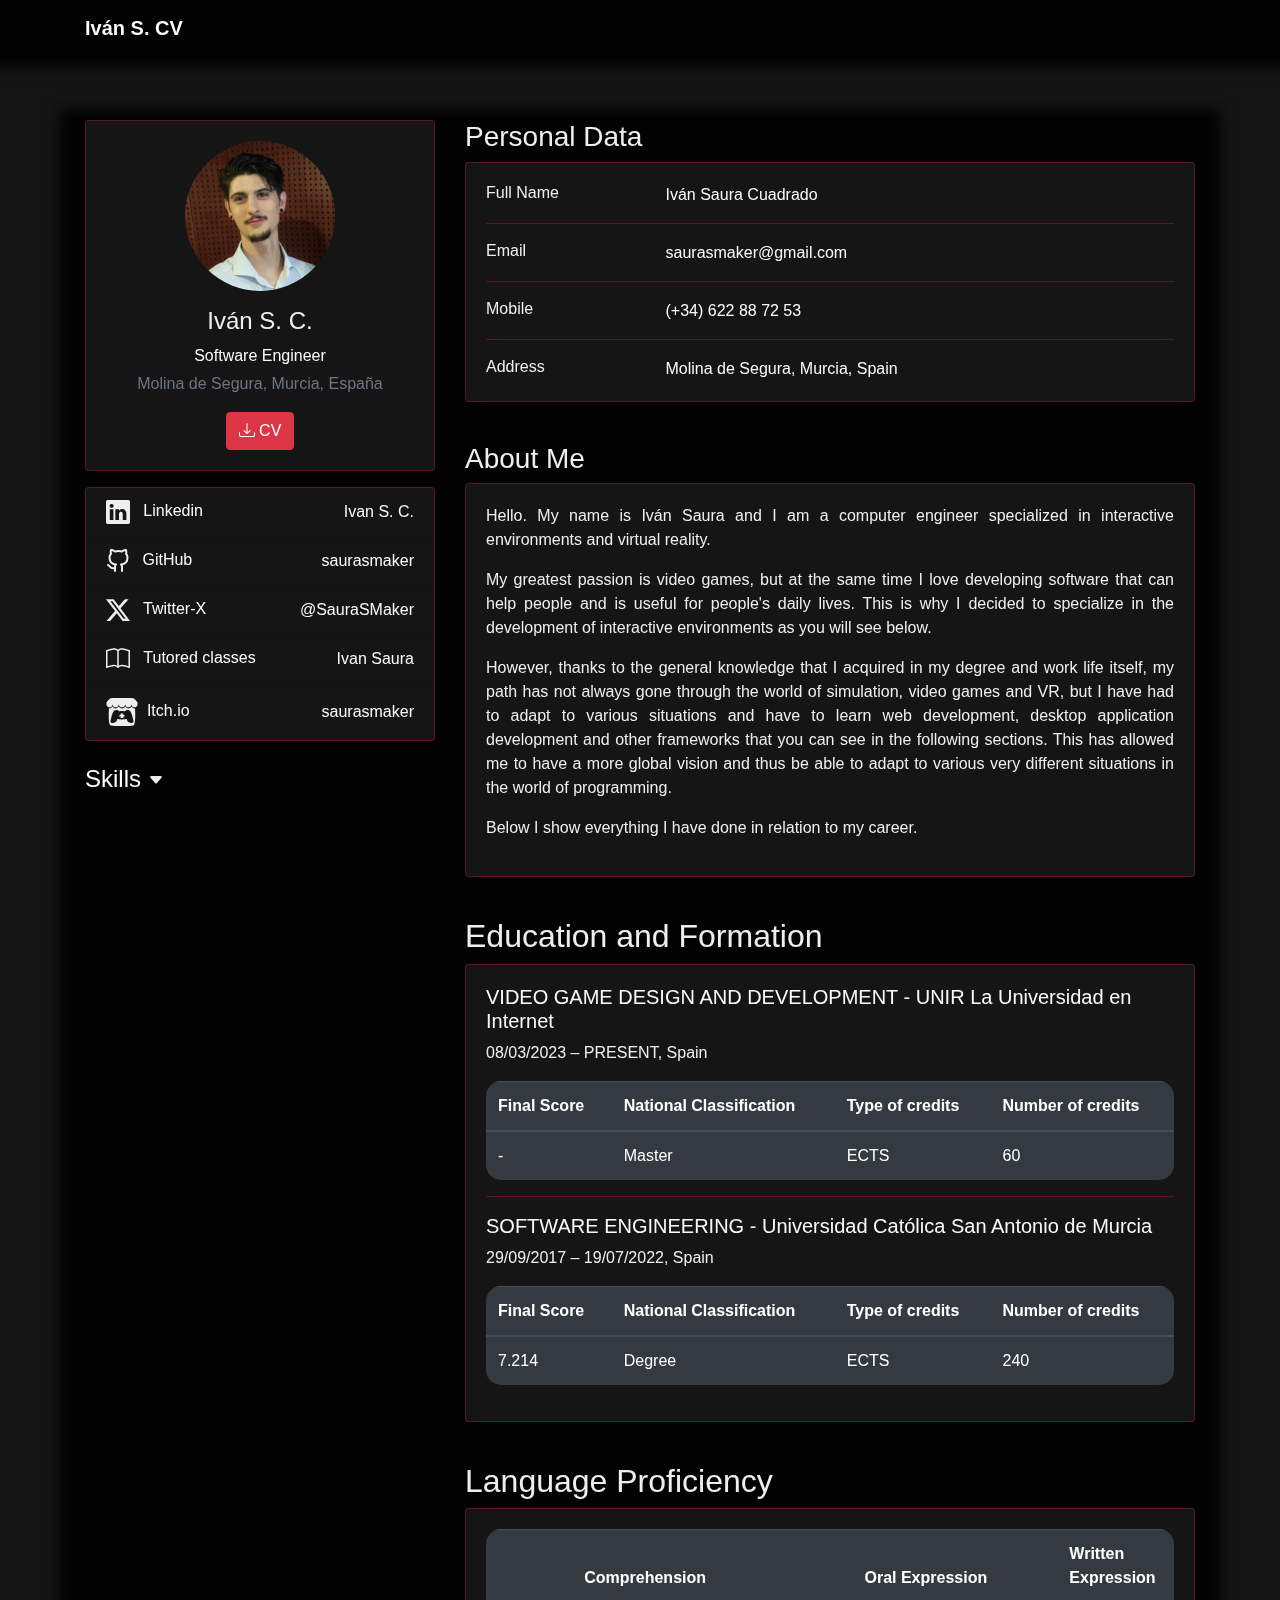
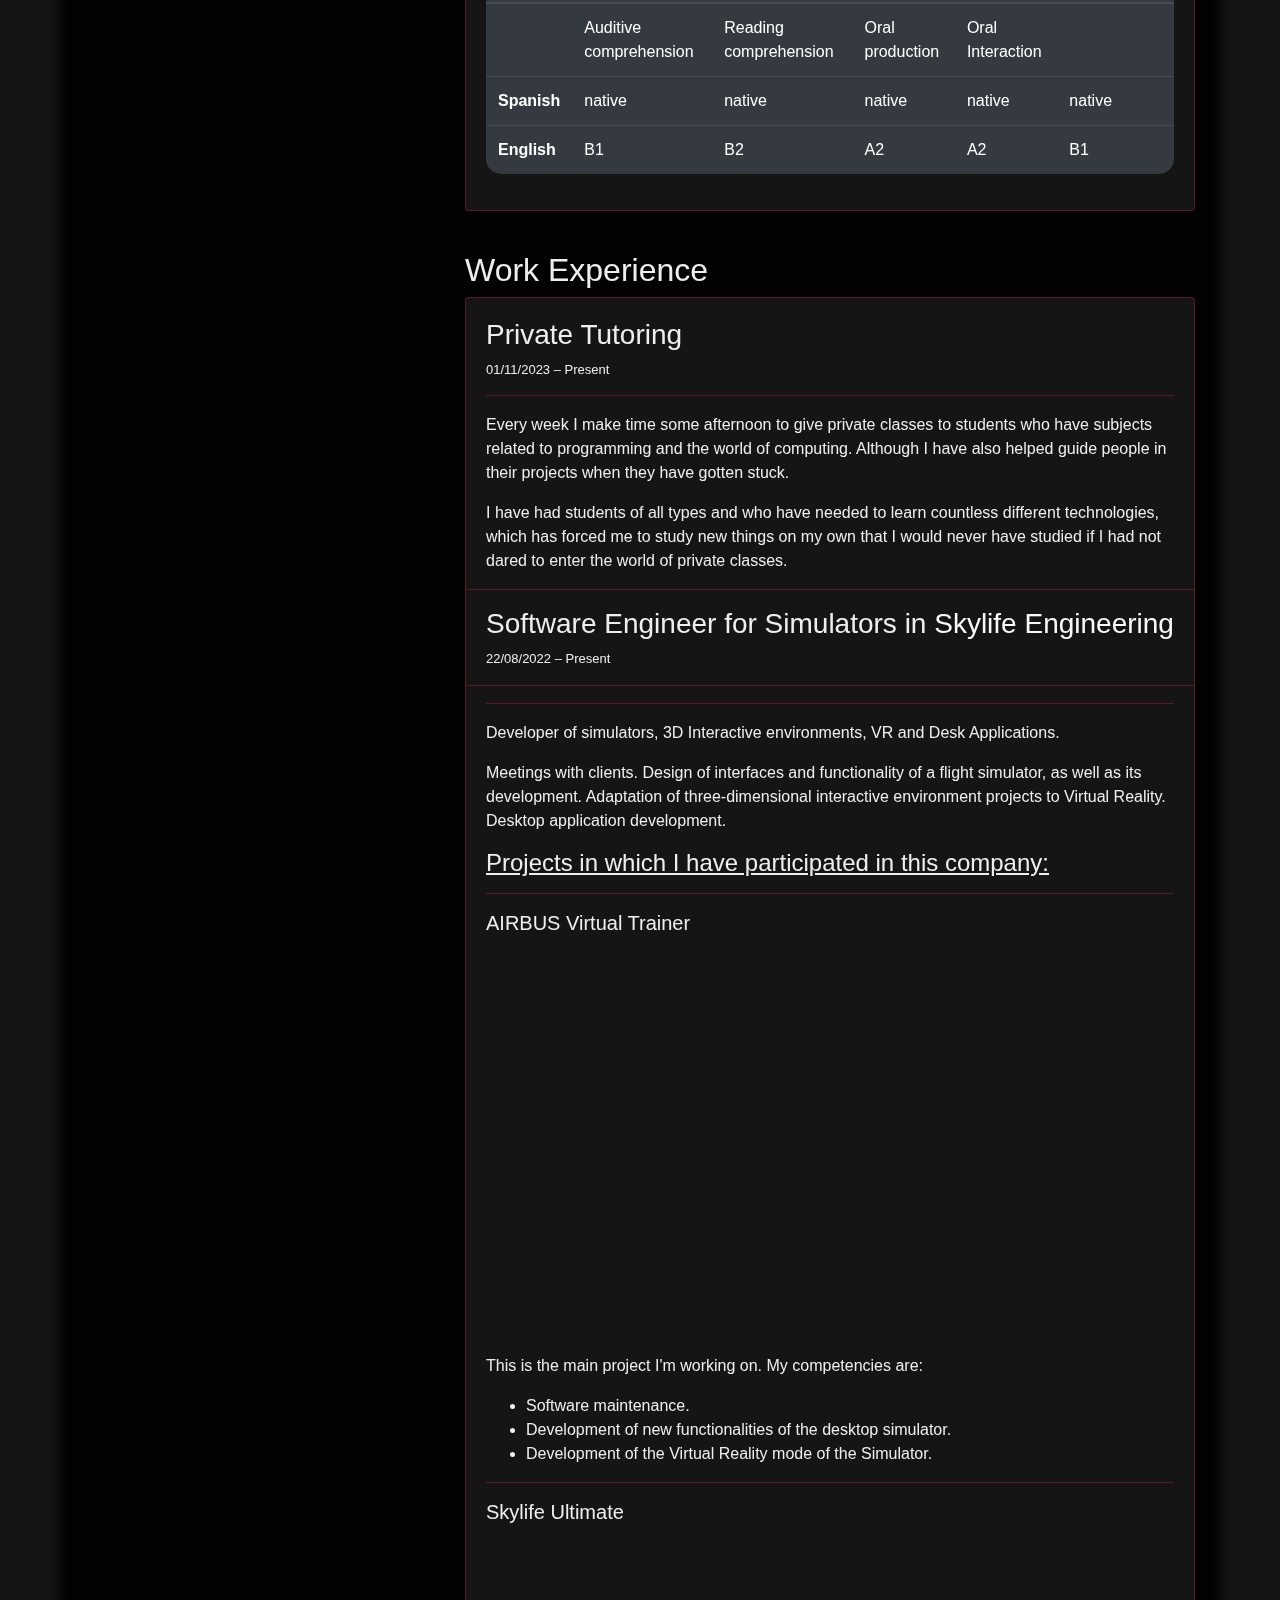
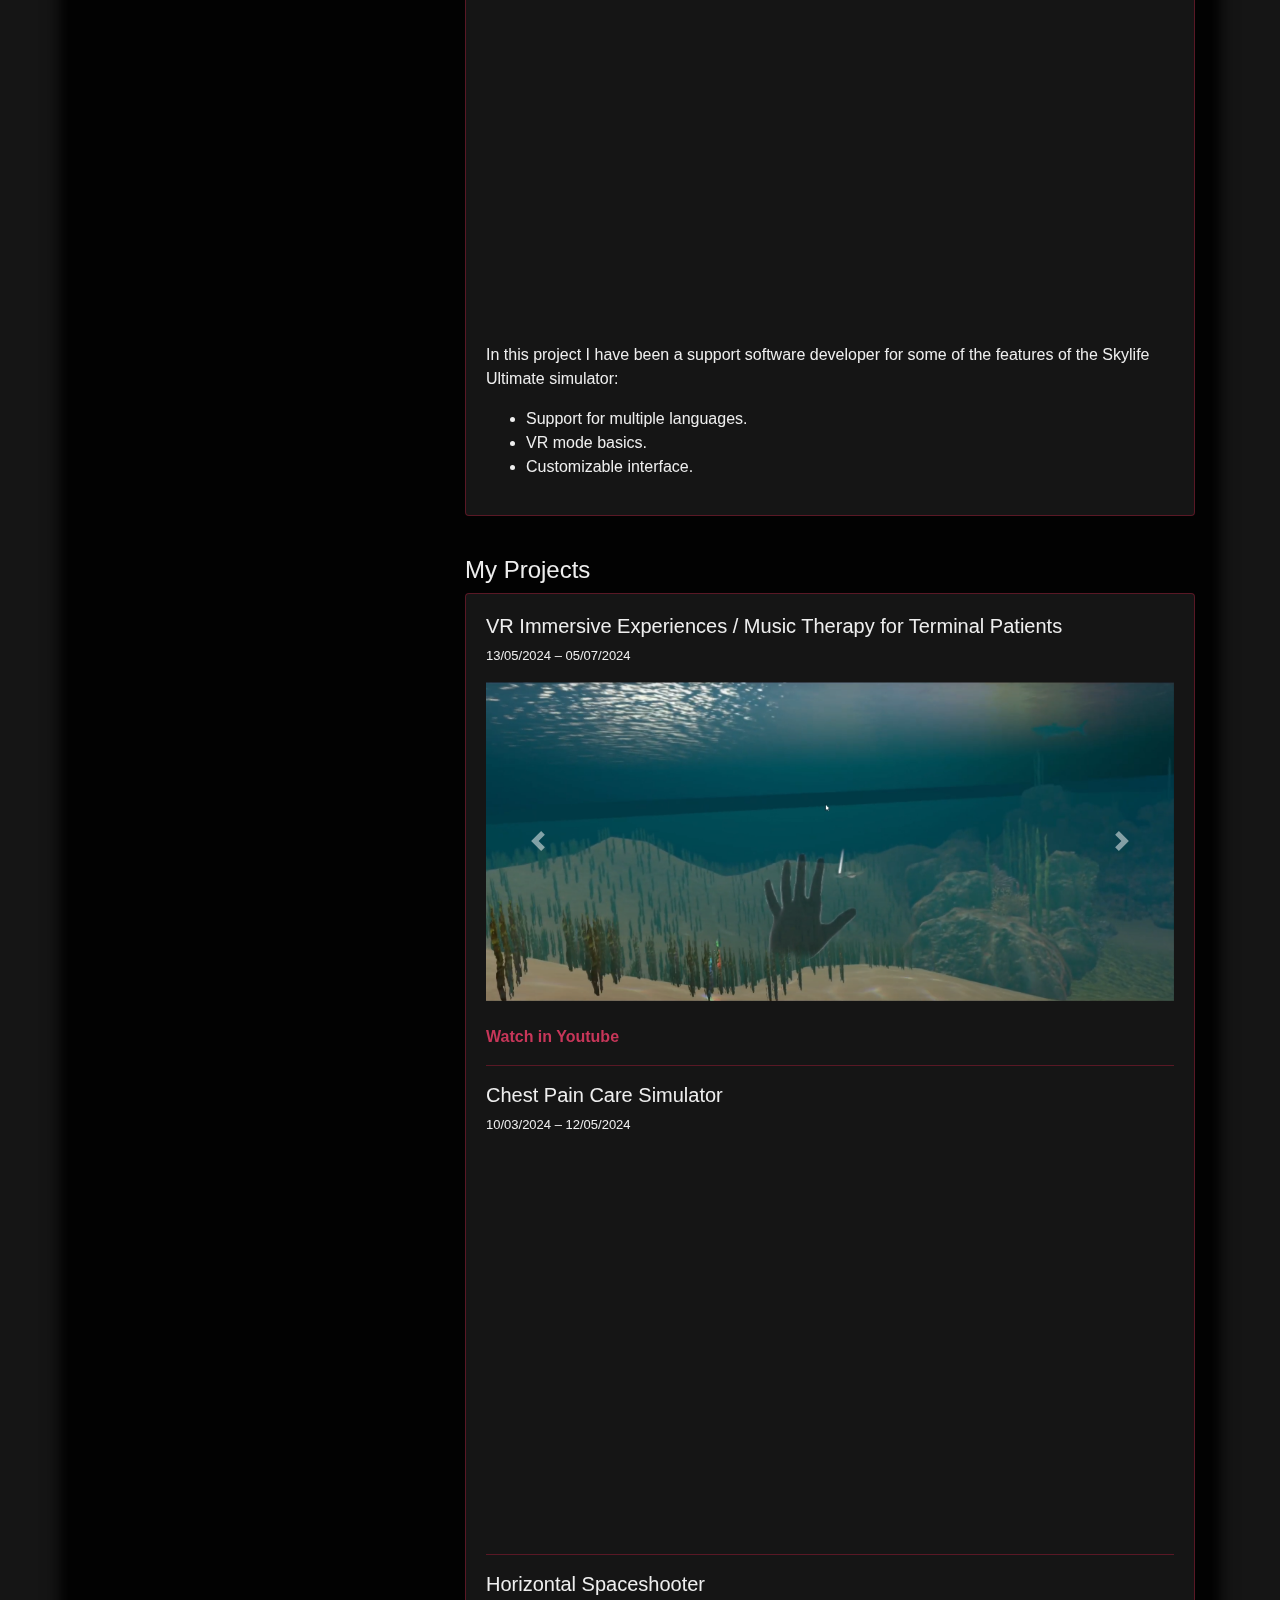
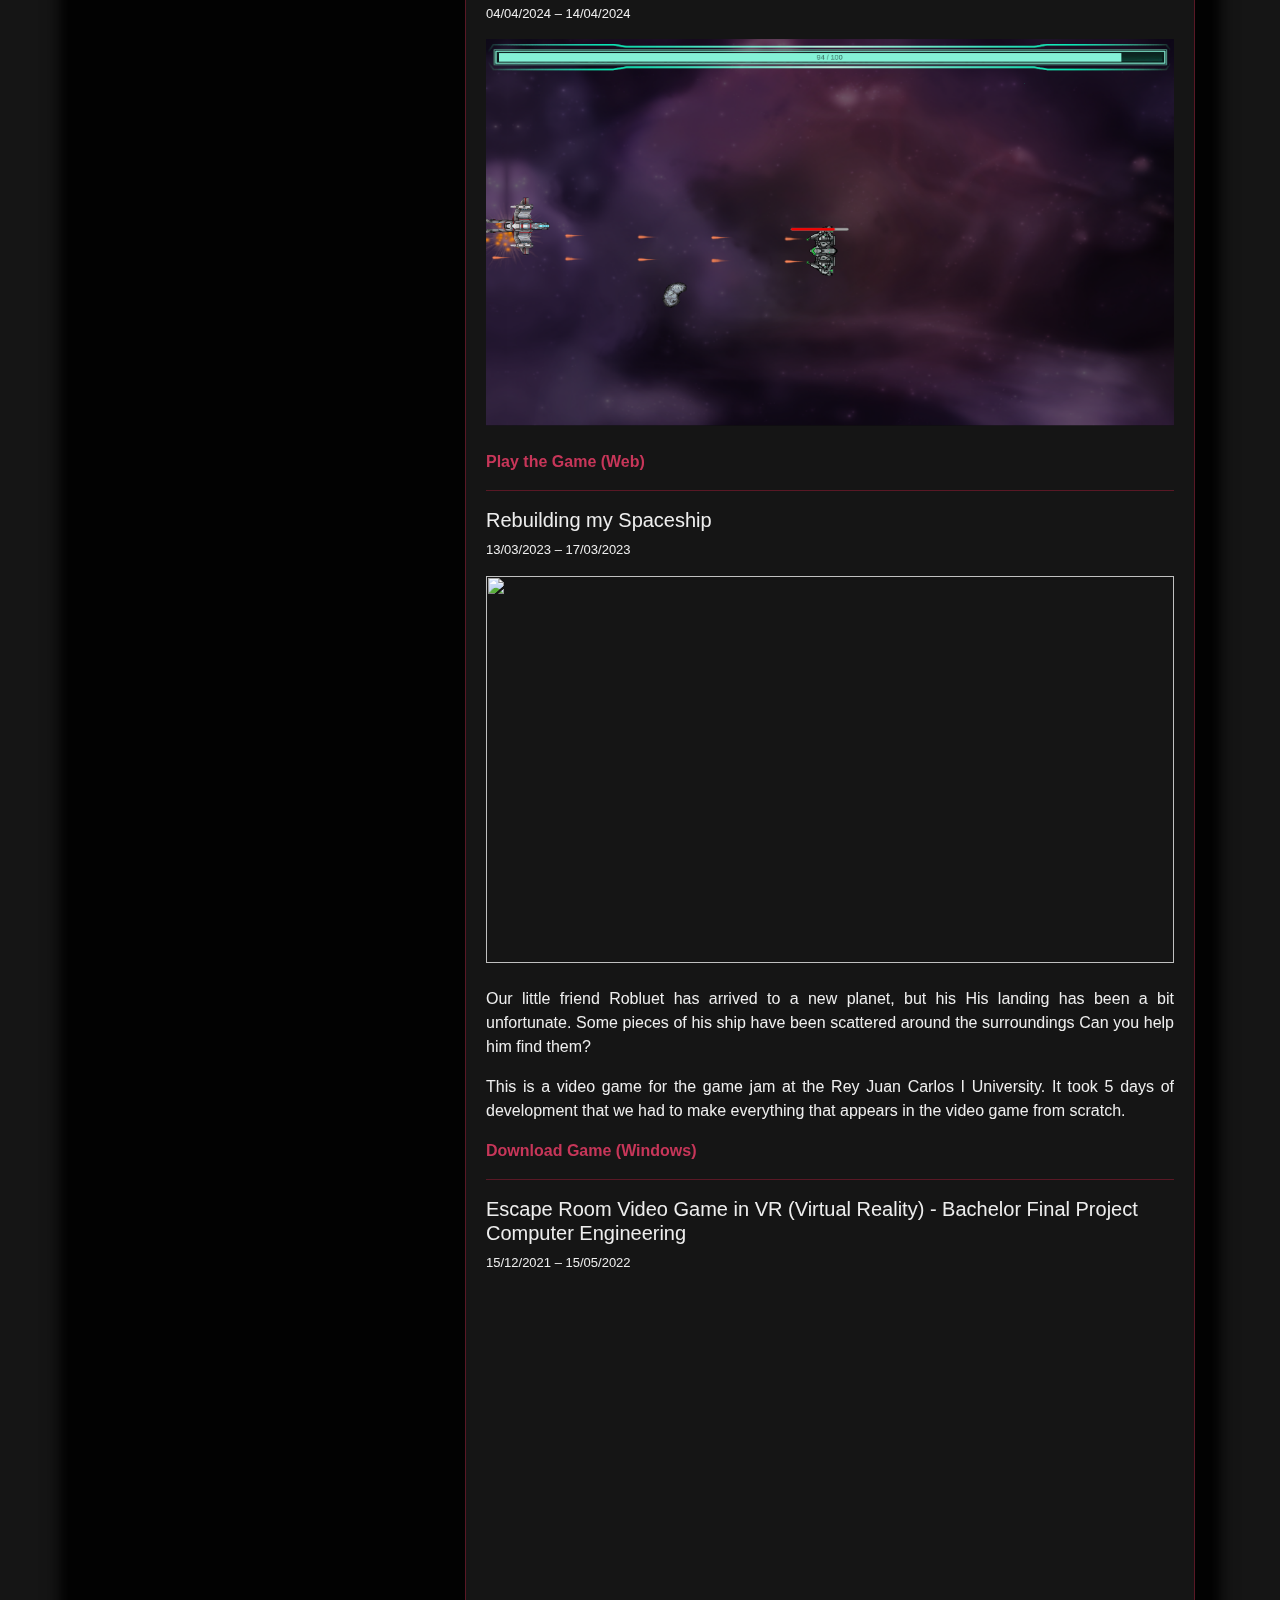
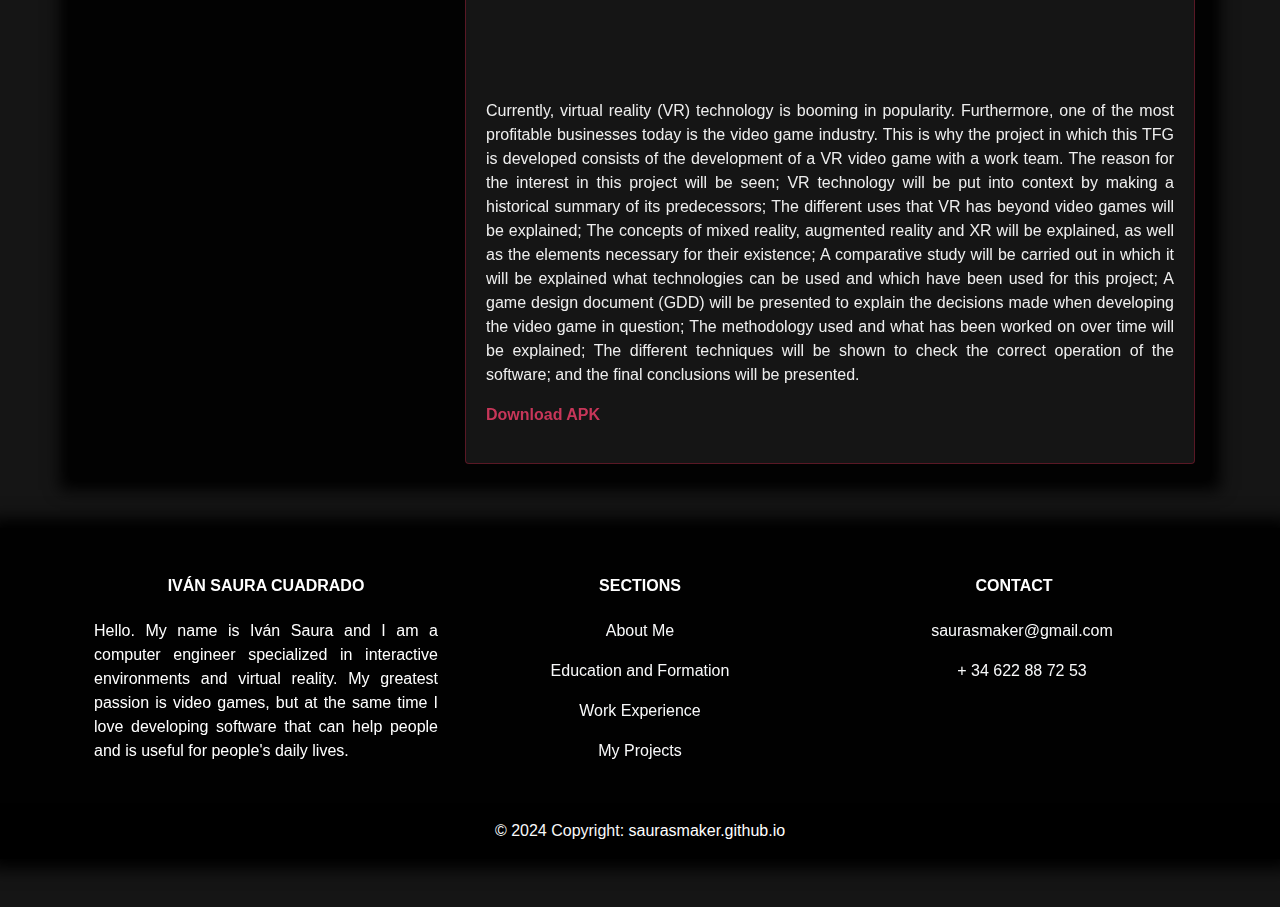
==== commit b616c917: "a" ====
--- a/index.html
+++ b/index.html
@@ -1584,8 +1584,8 @@
                         <div class="col-sm-12 mb-3">
                             <div class="card">
 
-                                <div class="card-body">
-                                    <table class="table table-dark" style="overflow-y: scroll;">
+                                <div class="card-body" style="overflow-x: scroll;">
+                                    <table class="table table-dark" >
                                         <thead>
                                             <tr>
                                                 <th scope="col"></th>
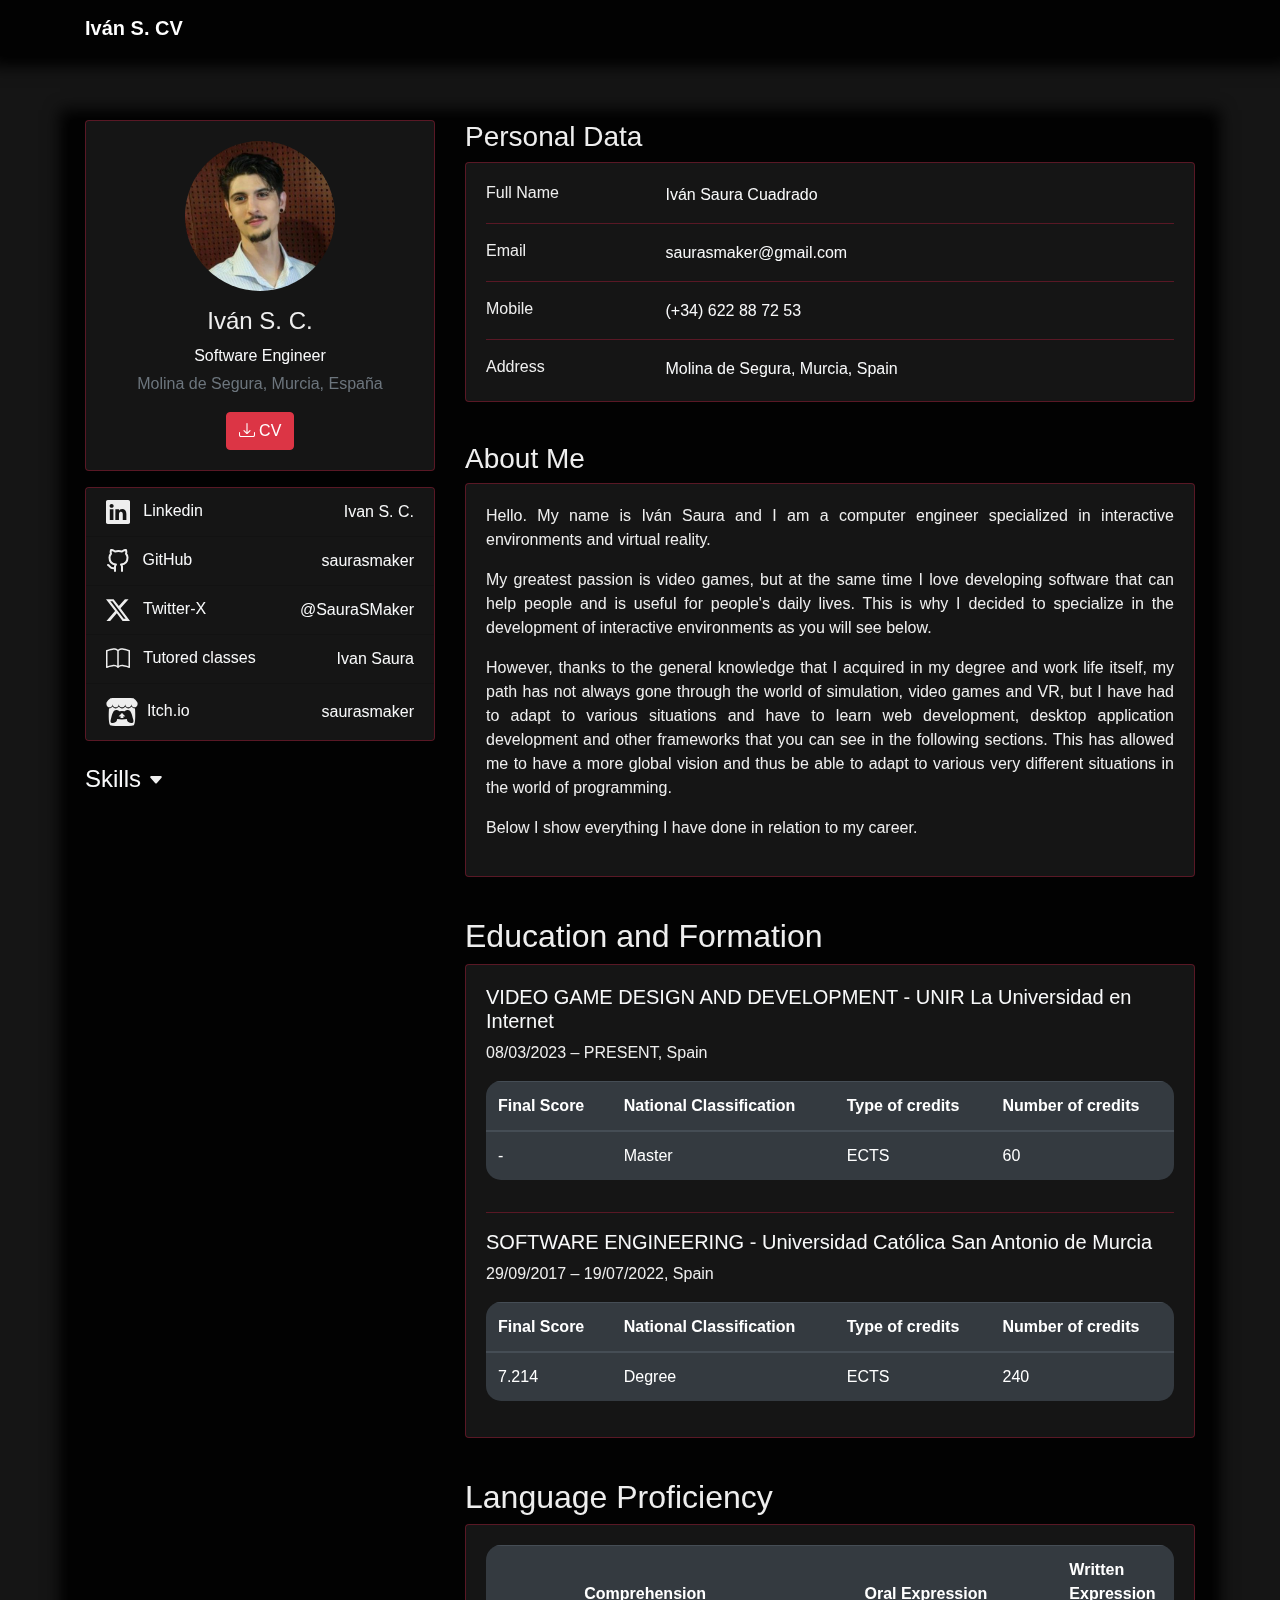
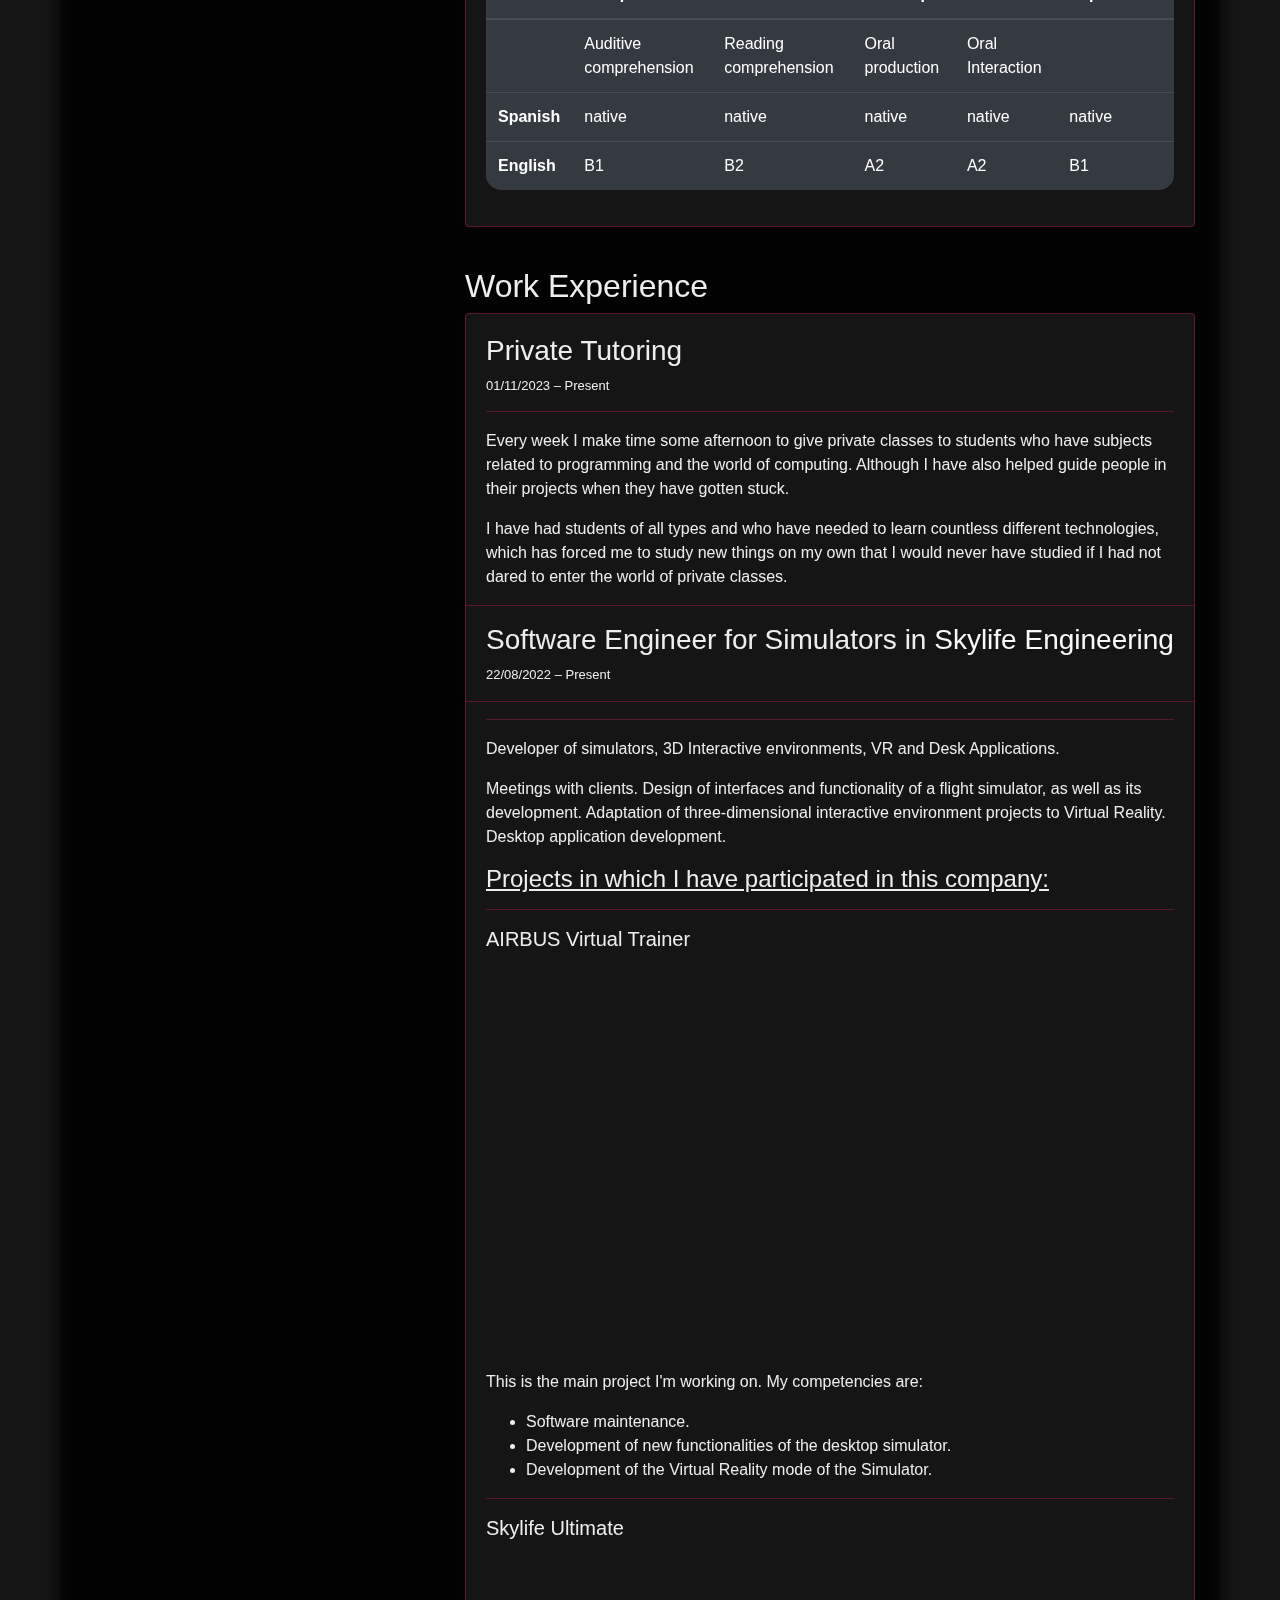
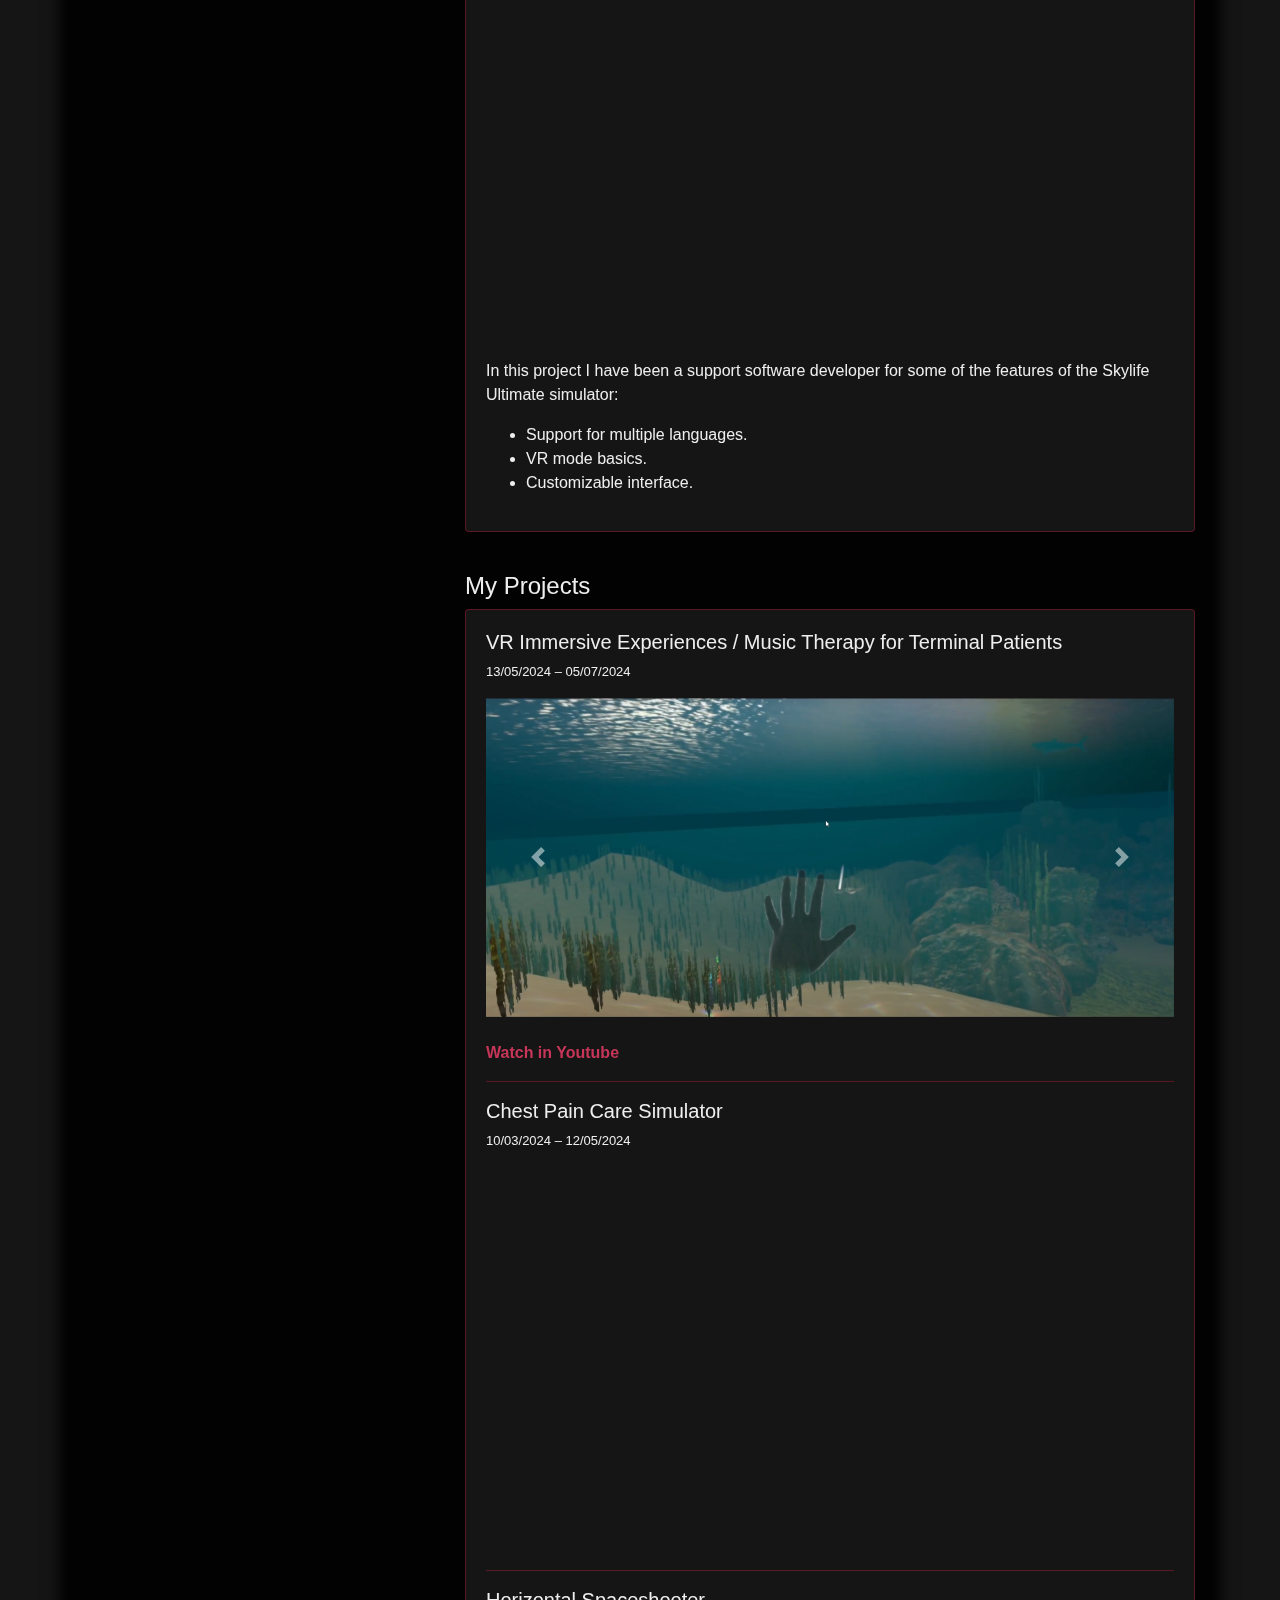
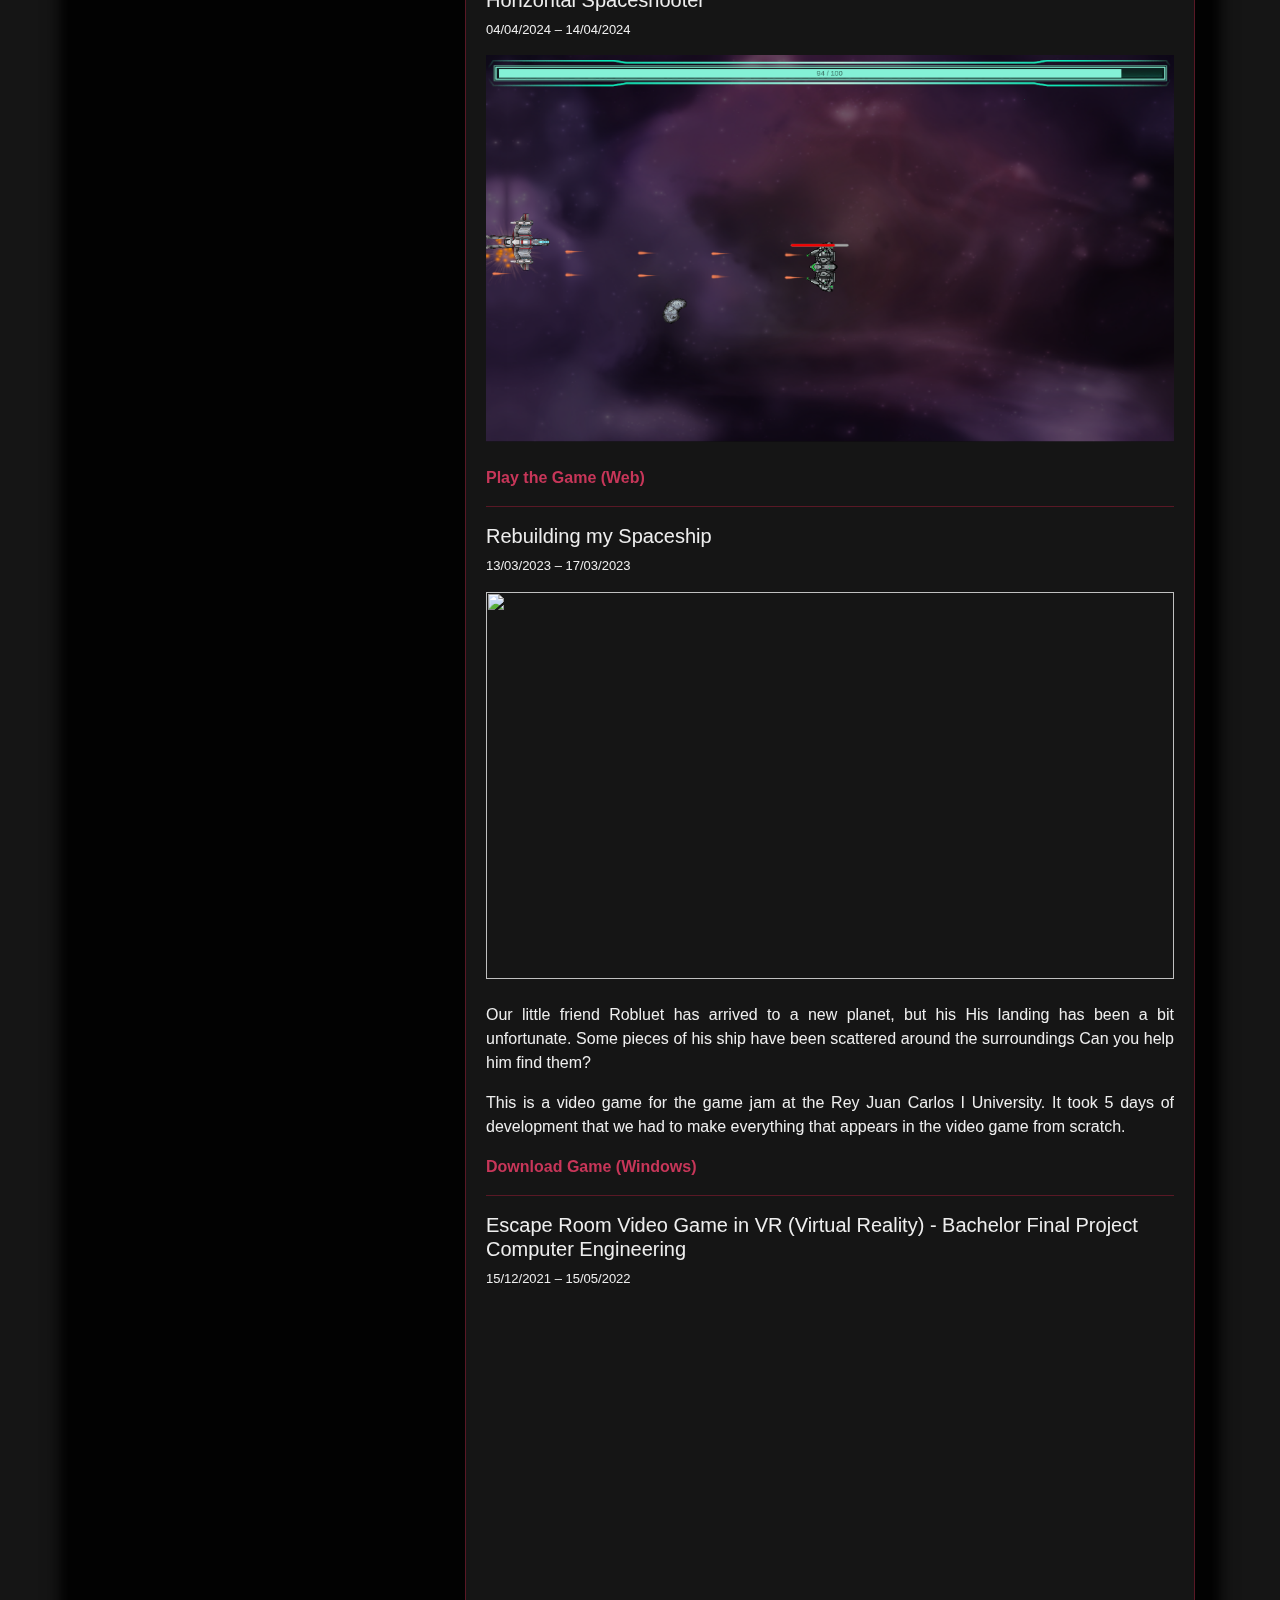
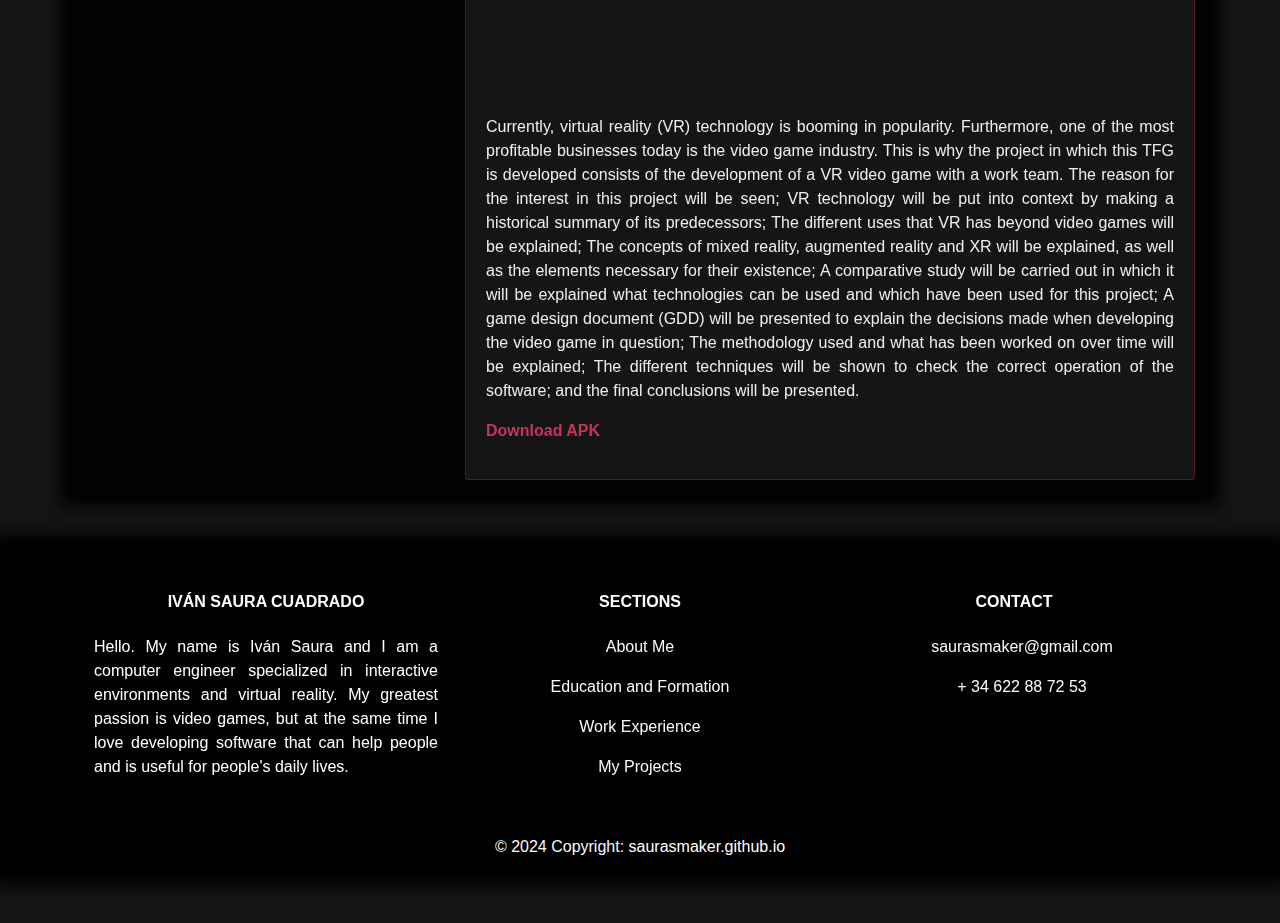
==== commit 31ea2eac: "table scrolll in x" ====
--- a/index.html
+++ b/index.html
@@ -1522,25 +1522,26 @@
                                             target="_blank">UNIR La Universidad en Internet</a></h5>
                                     <p>08/03/2023 – PRESENT, Spain</p>
 
-                                    <table class="table table-dark">
-                                        <thead>
-                                            <tr>
-                                                <th scope="col">Final Score</th>
-                                                <th scope="col">National Classification</th>
-                                                <th scope="col">Type of credits</th>
-                                                <th scope="col">Number of credits</th>
-                                            </tr>
-                                        </thead>
-                                        <tbody>
-                                            <tr>
-                                                <td>-</td>
-                                                <td>Master</td>
-                                                <td>ECTS</td>
-                                                <td>60</td>
-                                            </tr>
-                                        </tbody>
-                                    </table>
-
+                                    <div style="overflow-x: auto;">
+                                        <table class="table table-dark">
+                                            <thead>
+                                                <tr>
+                                                    <th scope="col">Final Score</th>
+                                                    <th scope="col">National Classification</th>
+                                                    <th scope="col">Type of credits</th>
+                                                    <th scope="col">Number of credits</th>
+                                                </tr>
+                                            </thead>
+                                            <tbody>
+                                                <tr>
+                                                    <td>-</td>
+                                                    <td>Master</td>
+                                                    <td>ECTS</td>
+                                                    <td>60</td>
+                                                </tr>
+                                            </tbody>
+                                        </table>
+                                    </div>
                                     <hr />
 
                                     <h5><a class="text-light red-hover"
@@ -1550,25 +1551,26 @@
                                             Antonio de Murcia</a></h5>
                                     <p>29/09/2017 – 19/07/2022, Spain</p>
 
-
-                                    <table class="table table-dark">
-                                        <thead>
-                                            <tr>
-                                                <th scope="col">Final Score</th>
-                                                <th scope="col">National Classification</th>
-                                                <th scope="col">Type of credits</th>
-                                                <th scope="col">Number of credits</th>
-                                            </tr>
-                                        </thead>
-                                        <tbody>
-                                            <tr>
-                                                <td>7.214</td>
-                                                <td>Degree</td>
-                                                <td>ECTS</td>
-                                                <td>240</td>
-                                            </tr>
-                                        </tbody>
-                                    </table>
+                                    <div style="overflow-x: auto;">
+                                        <table class="table table-dark">
+                                            <thead>
+                                                <tr>
+                                                    <th scope="col">Final Score</th>
+                                                    <th scope="col">National Classification</th>
+                                                    <th scope="col">Type of credits</th>
+                                                    <th scope="col">Number of credits</th>
+                                                </tr>
+                                            </thead>
+                                            <tbody>
+                                                <tr>
+                                                    <td>7.214</td>
+                                                    <td>Degree</td>
+                                                    <td>ECTS</td>
+                                                    <td>240</td>
+                                                </tr>
+                                            </tbody>
+                                        </table>
+                                    </div>
                                     <div id="language-proficiency"></div>
                                 </div>
                             </div>
@@ -1584,43 +1586,45 @@
                         <div class="col-sm-12 mb-3">
                             <div class="card">
 
-                                <div class="card-body" style="overflow-x: scroll;">
-                                    <table class="table table-dark" >
-                                        <thead>
-                                            <tr>
-                                                <th scope="col"></th>
-                                                <th scope="col" colspan="2">Comprehension</th>
-                                                <th scope="col" colspan="2">Oral Expression</th>
-                                                <th scope="col">Written Expression</th>
-                                            </tr>
-                                        </thead>
-                                        <tbody>
-                                            <tr>
-                                                <th scope="col"></th>
-                                                <td scope="col">Auditive comprehension</td>
-                                                <td scope="col">Reading comprehension</td>
-                                                <td scope="col">Oral production</td>
-                                                <td scope="col">Oral Interaction</td>
-                                            </tr>
-                                            <tr>
-                                                <th>Spanish</th>
-                                                <td>native</td>
-                                                <td>native</td>
-                                                <td>native</td>
-                                                <td>native</td>
-                                                <td>native</td>
-                                            </tr>
-                                            <tr>
-                                                <th>English</th>
-                                                <td>B1</td>
-                                                <td>B2</td>
-                                                <td>A2</td>
-                                                <td>A2</td>
-                                                <td>B1</td>
-                                            </tr>
-                                        </tbody>
-
-                                    </table>
+                                <div class="card-body">
+                                    <div style="overflow-x: auto;">
+                                        <table class="table table-dark">
+                                            <thead>
+                                                <tr>
+                                                    <th scope="col"></th>
+                                                    <th scope="col" colspan="2">Comprehension</th>
+                                                    <th scope="col" colspan="2">Oral Expression</th>
+                                                    <th scope="col">Written Expression</th>
+                                                </tr>
+                                            </thead>
+                                            <tbody>
+                                                <tr>
+                                                    <th scope="col"></th>
+                                                    <td scope="col">Auditive comprehension</td>
+                                                    <td scope="col">Reading comprehension</td>
+                                                    <td scope="col">Oral production</td>
+                                                    <td scope="col">Oral Interaction</td>
+                                                </tr>
+                                                <tr>
+                                                    <th>Spanish</th>
+                                                    <td>native</td>
+                                                    <td>native</td>
+                                                    <td>native</td>
+                                                    <td>native</td>
+                                                    <td>native</td>
+                                                </tr>
+                                                <tr>
+                                                    <th>English</th>
+                                                    <td>B1</td>
+                                                    <td>B2</td>
+                                                    <td>A2</td>
+                                                    <td>A2</td>
+                                                    <td>B1</td>
+                                                </tr>
+                                            </tbody>
+
+                                        </table>
+                                    </div>
                                 </div>
                             </div>
 
@@ -1636,18 +1640,23 @@
                             <div class="card">
 
                                 <div class="card-body">
-                                    
+
                                     <h3>Private Tutoring</h3>
 
                                     <p class="date">01/11/2023 – Present</p>
 
-                                    <hr/>
-                                    
+                                    <hr />
+
                                     <p>
-                                        Every week I make time some afternoon to give private classes to students who have subjects related to programming and the world of computing. Although I have also helped guide people in their projects when they have gotten stuck.
+                                        Every week I make time some afternoon to give private classes to students who
+                                        have subjects related to programming and the world of computing. Although I have
+                                        also helped guide people in their projects when they have gotten stuck.
                                     </p>
                                     <p>
-I have had students of all types and who have needed to learn countless different technologies, which has forced me to study new things on my own that I would never have studied if I had not dared to enter the world of private classes.
+                                        I have had students of all types and who have needed to learn countless
+                                        different technologies, which has forced me to study new things on my own that I
+                                        would never have studied if I had not dared to enter the world of private
+                                        classes.
                                     </p>
 
                                     <hr style="margin-left: -20px; margin-right: -20px" />
@@ -1661,7 +1670,7 @@
                                     <p class="date">22/08/2022 – Present</p>
 
                                     <hr style="margin-left: -20px; margin-right: -20px" />
-                                    <hr/>
+                                    <hr />
 
                                     <div>
                                         <p>Developer of simulators, 3D Interactive environments, VR and Desk
@@ -1725,7 +1734,7 @@
                         </div>
                     </div>
 
-                    <br/>
+                    <br />
 
 
                     <h4>My Projects</h4>
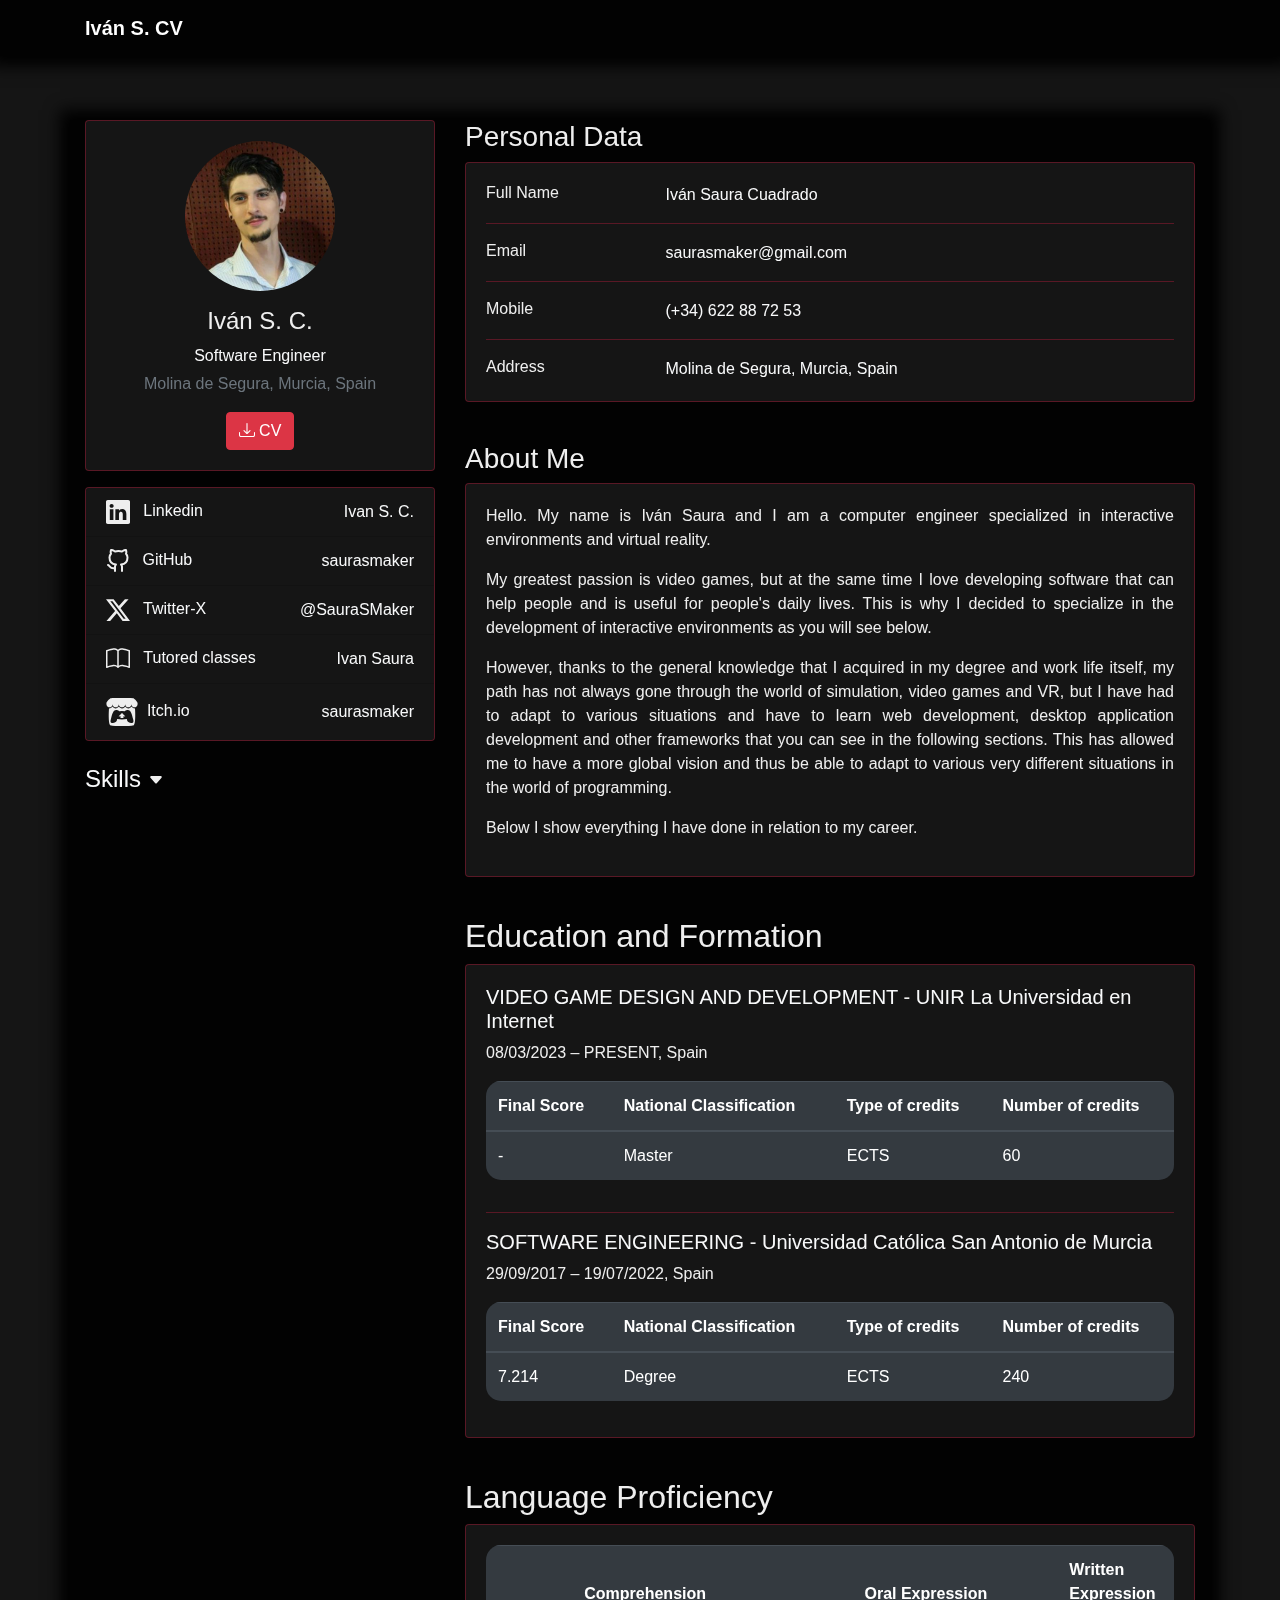
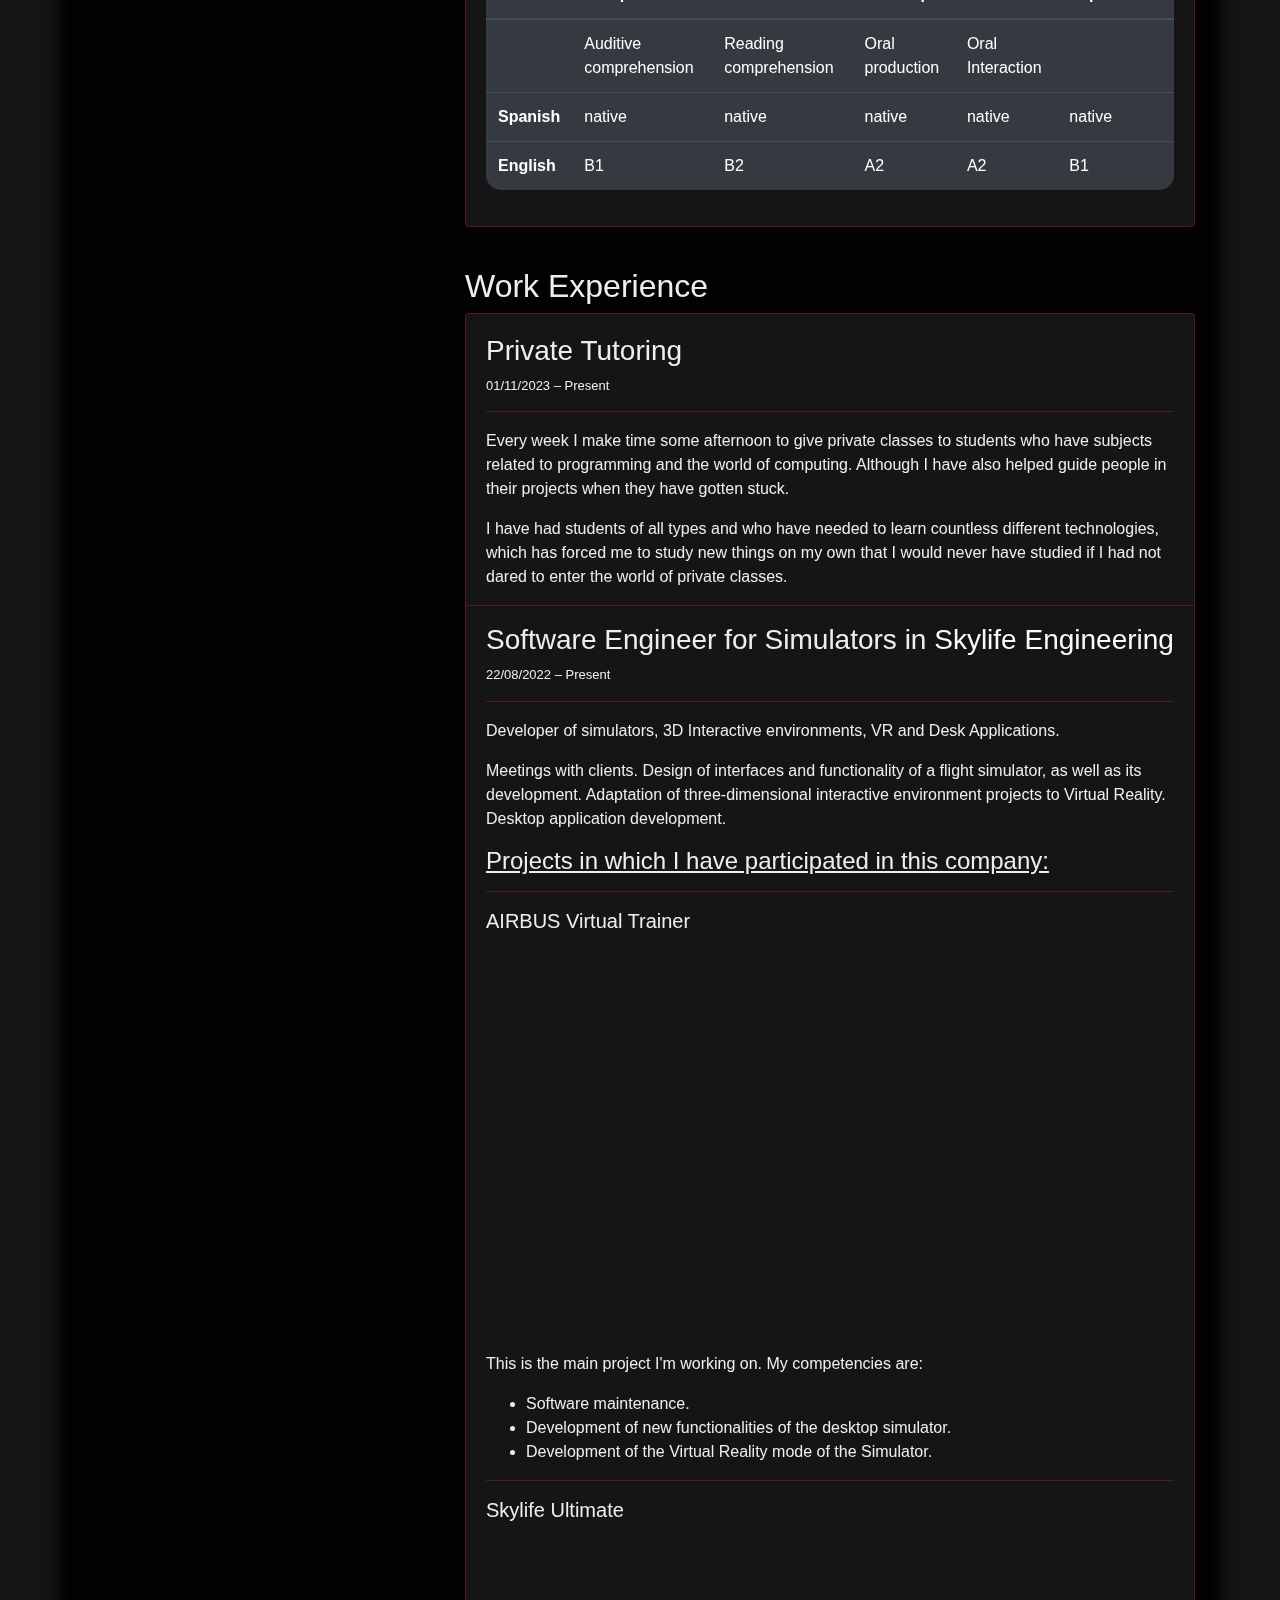
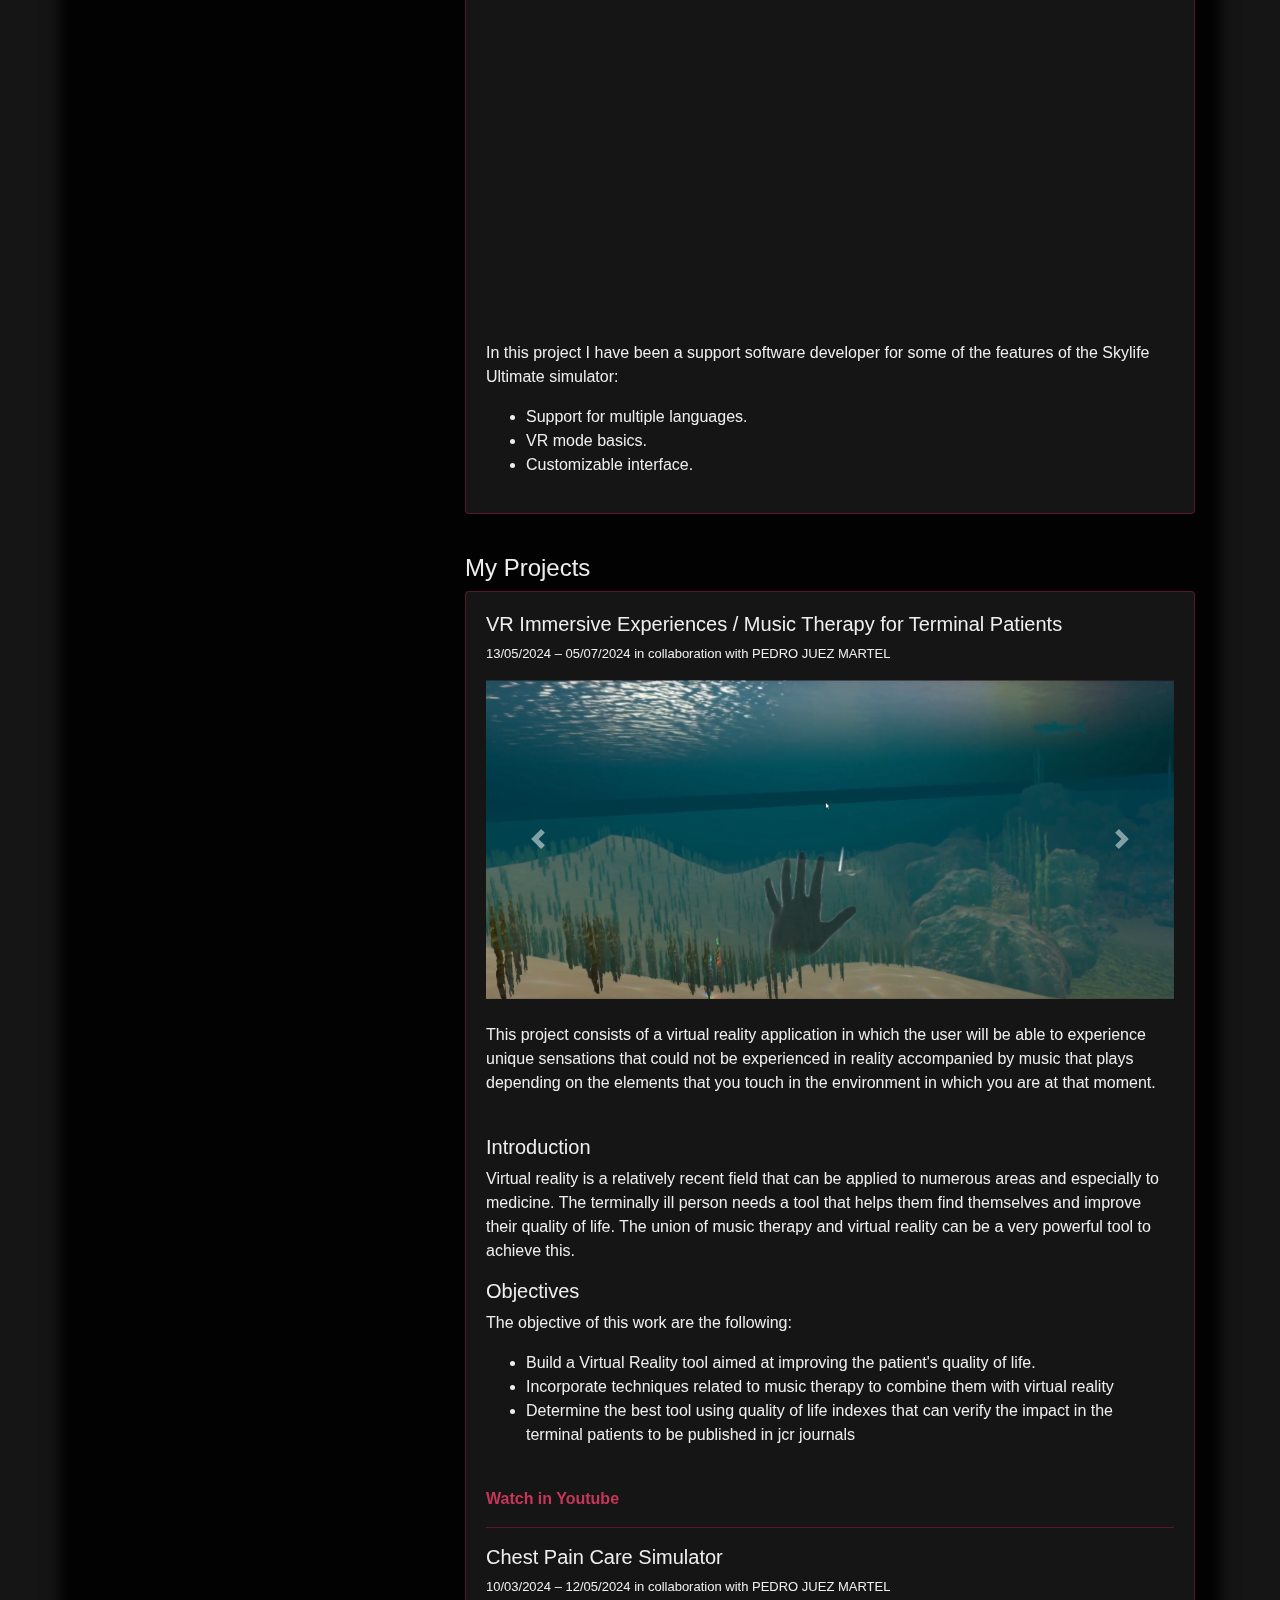
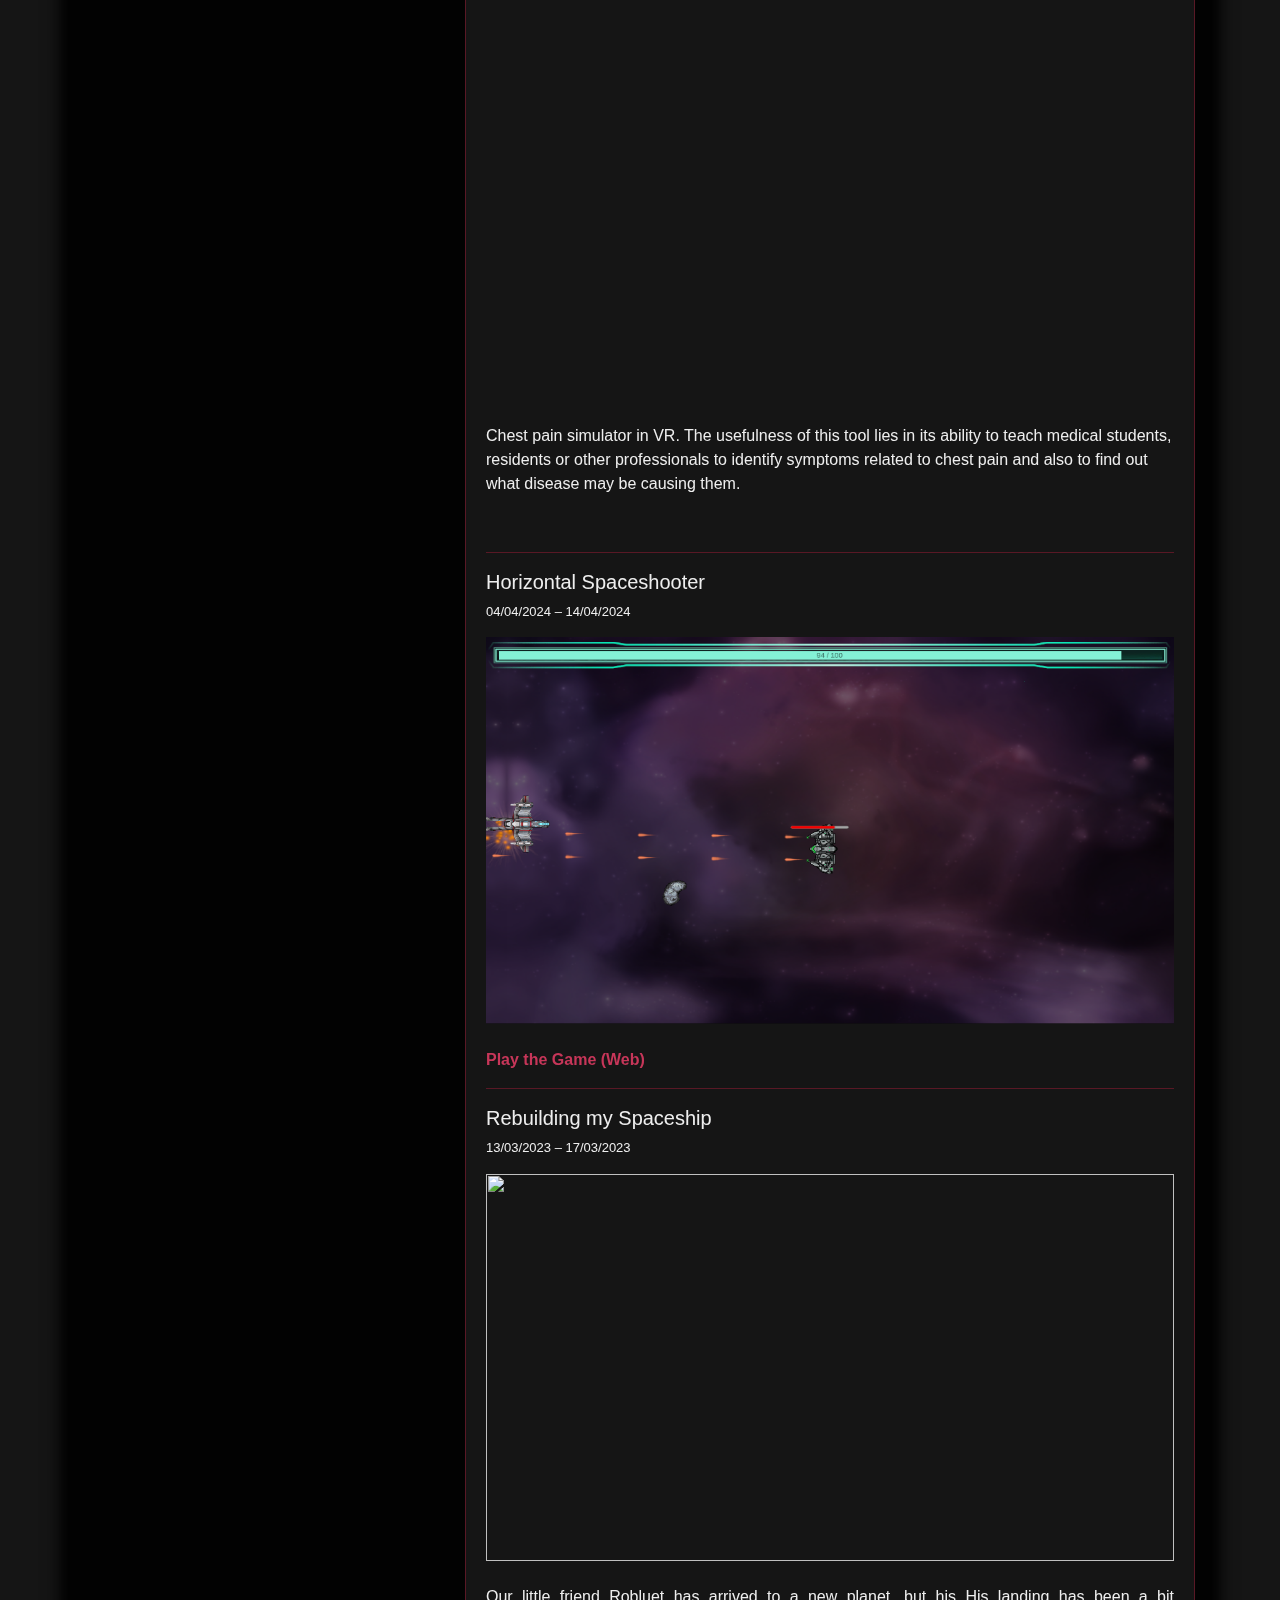
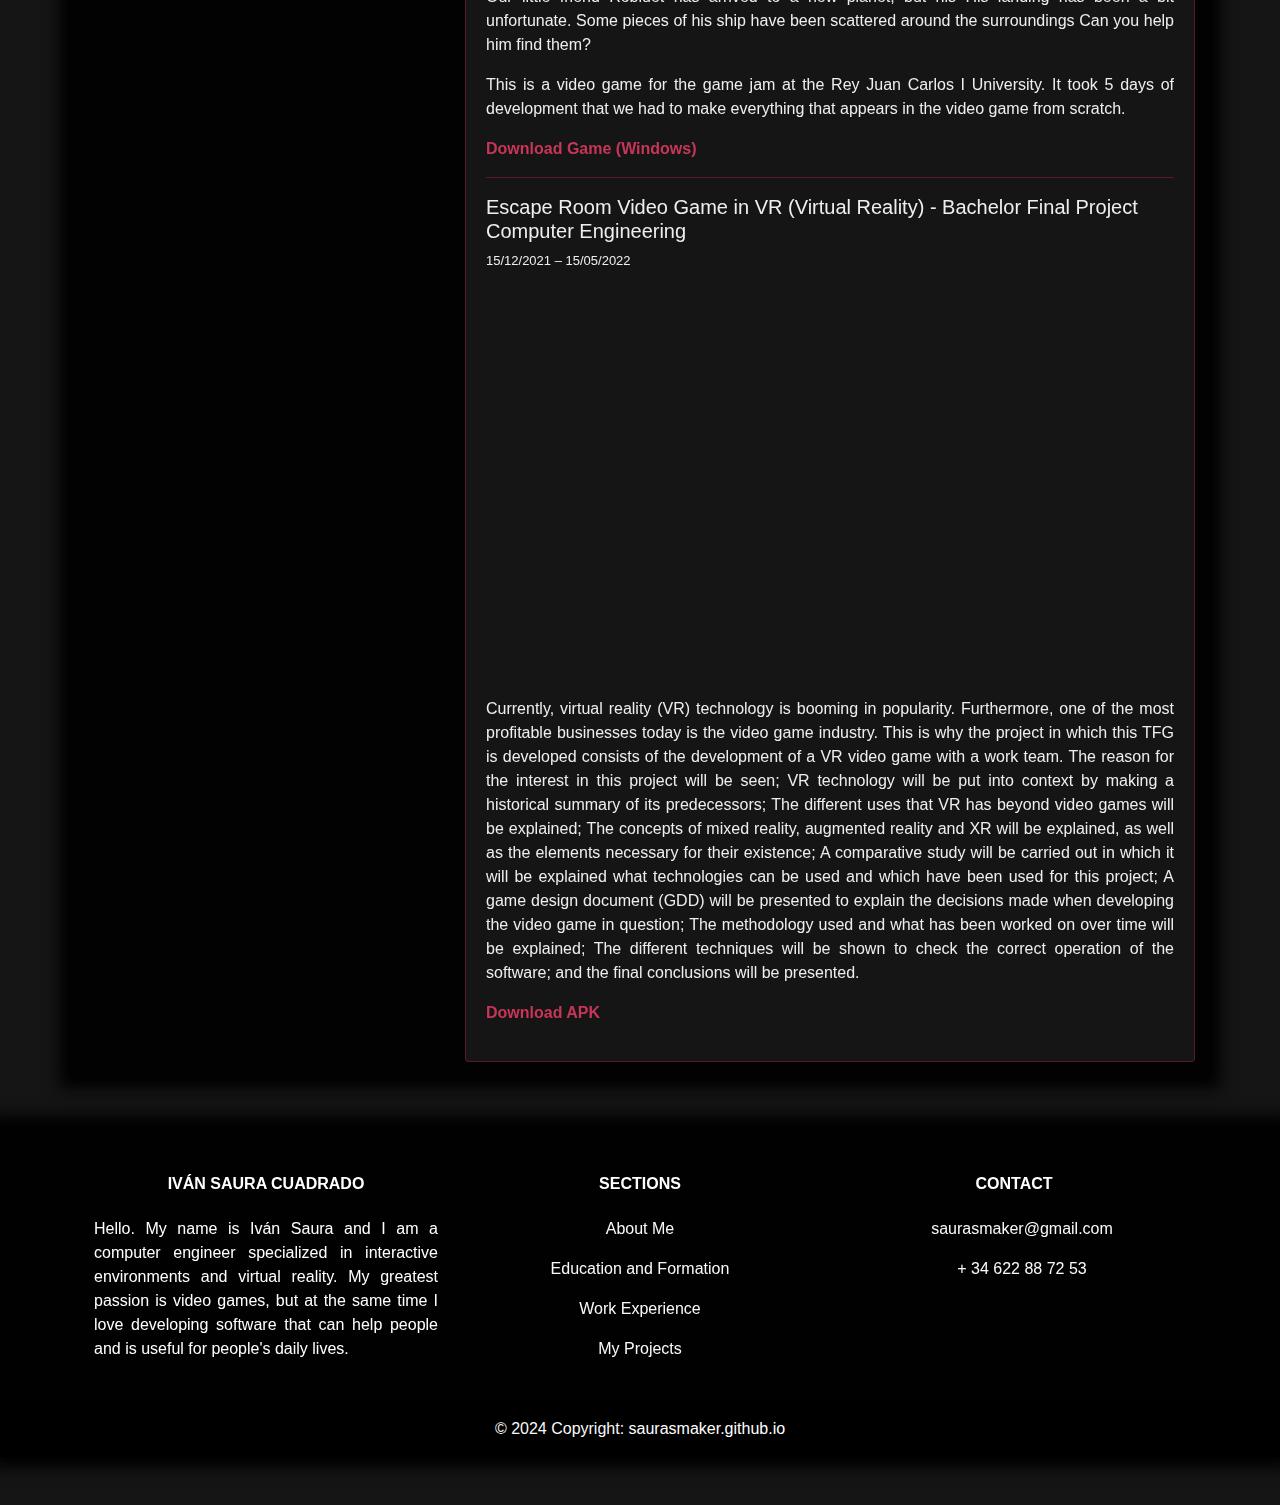
==== commit e513bc1c: "details on proyects with PEDRO JUEZ MARTEL" ====
--- a/index.html
+++ b/index.html
@@ -41,7 +41,7 @@
                                     <div class="mt-3">
                                         <h4>Iván S. C.</h4>
                                         <p class="text-light mb-1">Software Engineer</p>
-                                        <p class="text-muted font-size-sm">Molina de Segura, Murcia, España</p>
+                                        <p class="text-muted font-size-sm">Molina de Segura, Murcia, Spain</p>
                                         <!--<button class="btn btn-primary">Follow</button>-->
                                         <a class="btn btn-danger" target="_blank"
                                             href="download/Ivan_Saura_Cuadrado_CV.pdf"
@@ -1669,8 +1669,7 @@
 
                                     <p class="date">22/08/2022 – Present</p>
 
-                                    <hr style="margin-left: -20px; margin-right: -20px" />
-                                    <hr />
+                                    <hr/>
 
                                     <div>
                                         <p>Developer of simulators, 3D Interactive environments, VR and Desk
@@ -1746,9 +1745,7 @@
                                     <div>
                                         <h5>VR Immersive Experiences / Music Therapy for Terminal Patients</h5>
 
-                                        <p class="date">13/05/2024 – 05/07/2024</p>
-
-
+                                        <p class="date">13/05/2024 – 05/07/2024 in collaboration with PEDRO JUEZ MARTEL</p>
 
                                         <div clas="embed-responsive embed-responsive-16by9">
                                             <div id="carouselExampleControls" class="carousel slide"
@@ -1805,6 +1802,36 @@
 
                                         <br />
 
+                                        <p>
+                                            This project consists of a virtual reality application in which the user will be able to experience unique sensations that could not be experienced in reality accompanied by music that plays depending on the elements that you touch in the environment in which you are at that moment.
+                                        </p>
+
+
+                                        <br/>
+
+                                        <h5>Introduction</h5>
+                                        <p>
+                                            Virtual reality is a relatively recent field that can be applied to numerous
+                                            areas and especially to medicine. The terminally ill person needs a tool that
+                                            helps them find themselves and improve their quality of life. The union of music
+                                            therapy and virtual reality can be a very powerful tool to achieve this.
+                                        </p>
+                                        
+                                        <h5>Objectives</h5>
+                                        <p>
+                                            The objective of this work are the following:
+                                            <ul>
+                                                <li>Build a Virtual Reality tool aimed at improving the patient's quality of life.</li>
+                                                <li>Incorporate techniques related to music therapy to combine them with
+                                                    virtual reality</li>
+                                                <li>Determine the best tool using quality of life indexes that can verify the
+                                                        impact in the terminal patients to be published in jcr journals</li>
+                                            </ul>
+                                        </p>
+
+
+                                        <br/>
+
                                         <p class="justify">
                                             <a href="https://www.youtube.com/watch?v=J_VdlodAMBk"
                                                 class="text-light red-hover" target="_blank">
@@ -1817,13 +1844,21 @@
                                     <div>
                                         <h5>Chest Pain Care Simulator</h5>
 
-                                        <p class="date">10/03/2024 – 12/05/2024</p>
+                                        <p class="date">10/03/2024 – 12/05/2024 in collaboration with PEDRO JUEZ MARTEL</p>
 
                                         <div class="embed-responsive embed-responsive-16by9">
                                             <iframe class="embed-responsive-item"
                                                 src="https://www.youtube.com/embed/c4JZGTRcuTk"
                                                 allowfullscreen></iframe>
                                         </div>
+
+                                        <br />
+
+                                        <p>
+                                            Chest pain simulator in VR. The usefulness of this tool lies in its ability to teach medical students, residents or other professionals to identify symptoms related to chest pain and also to find out what disease may be causing them.
+                                        </p>
+                                        
+                                        <br />
 
                                     </div>
 
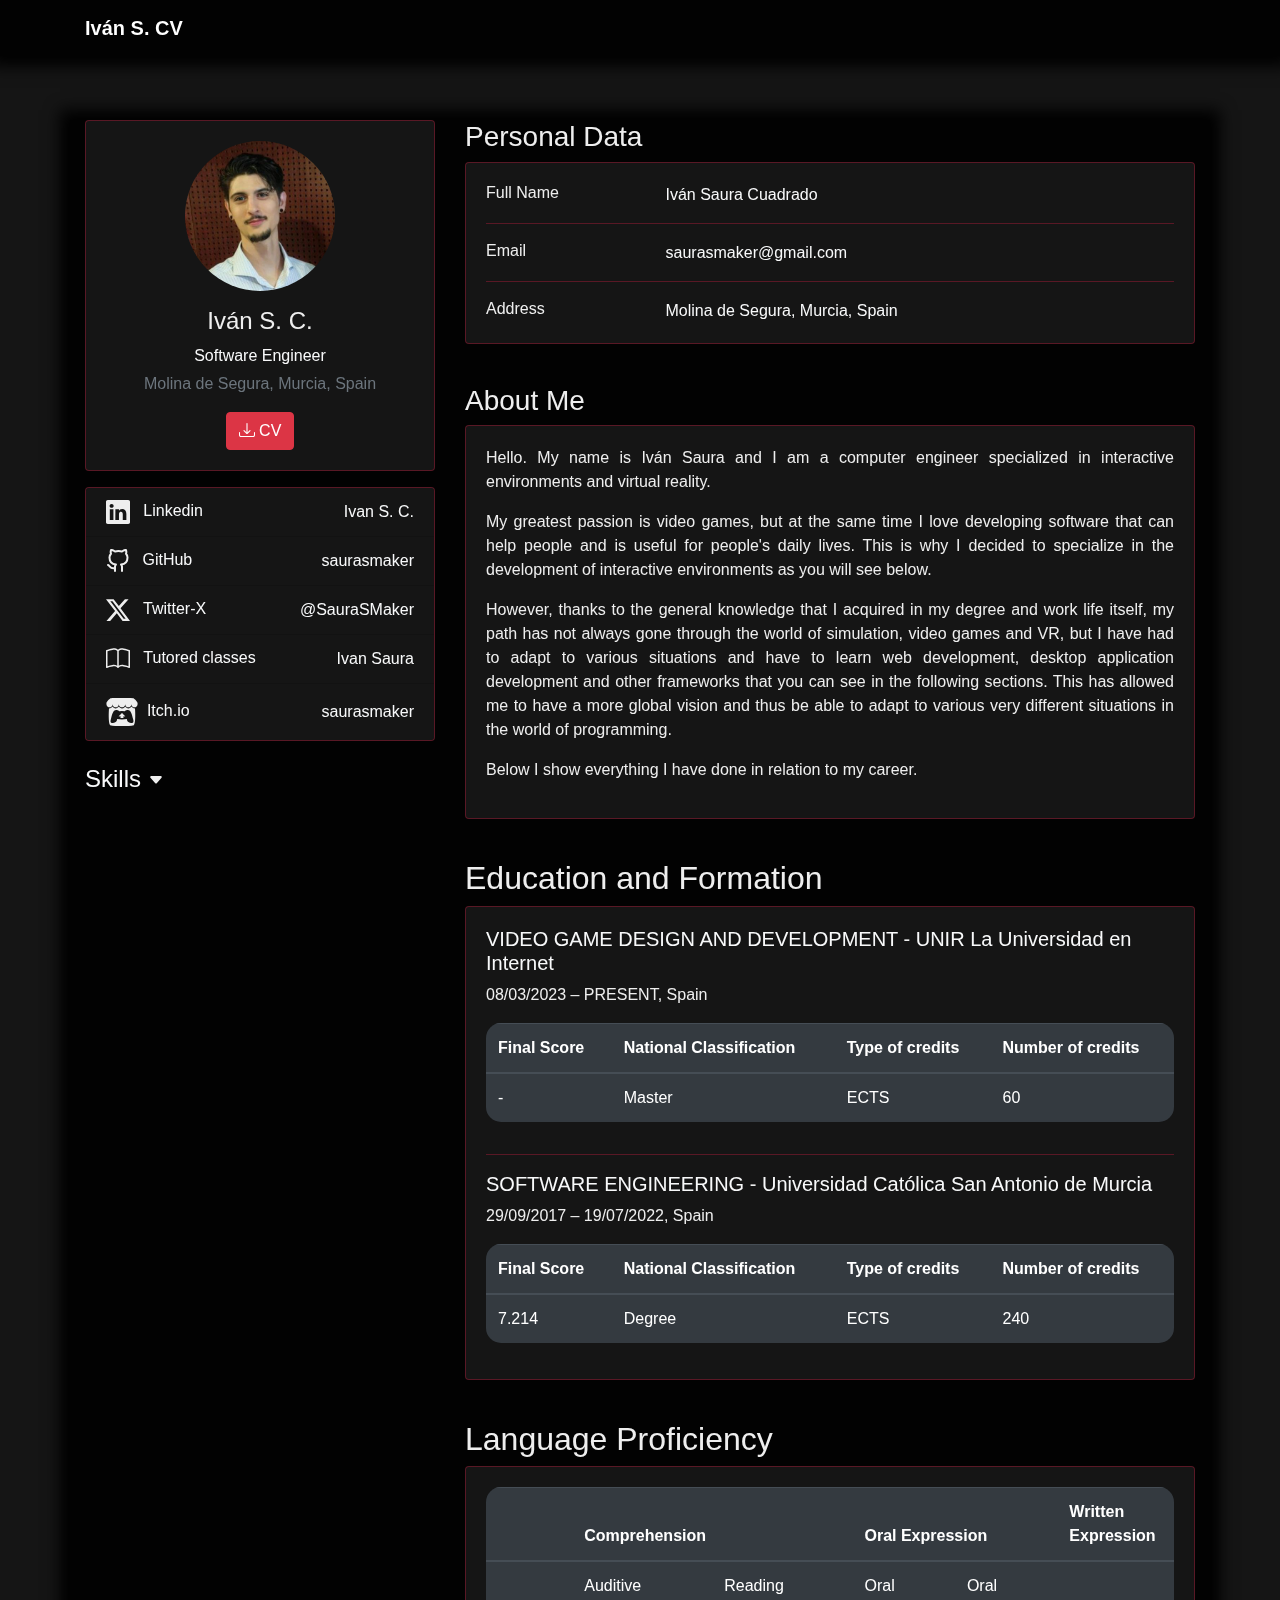
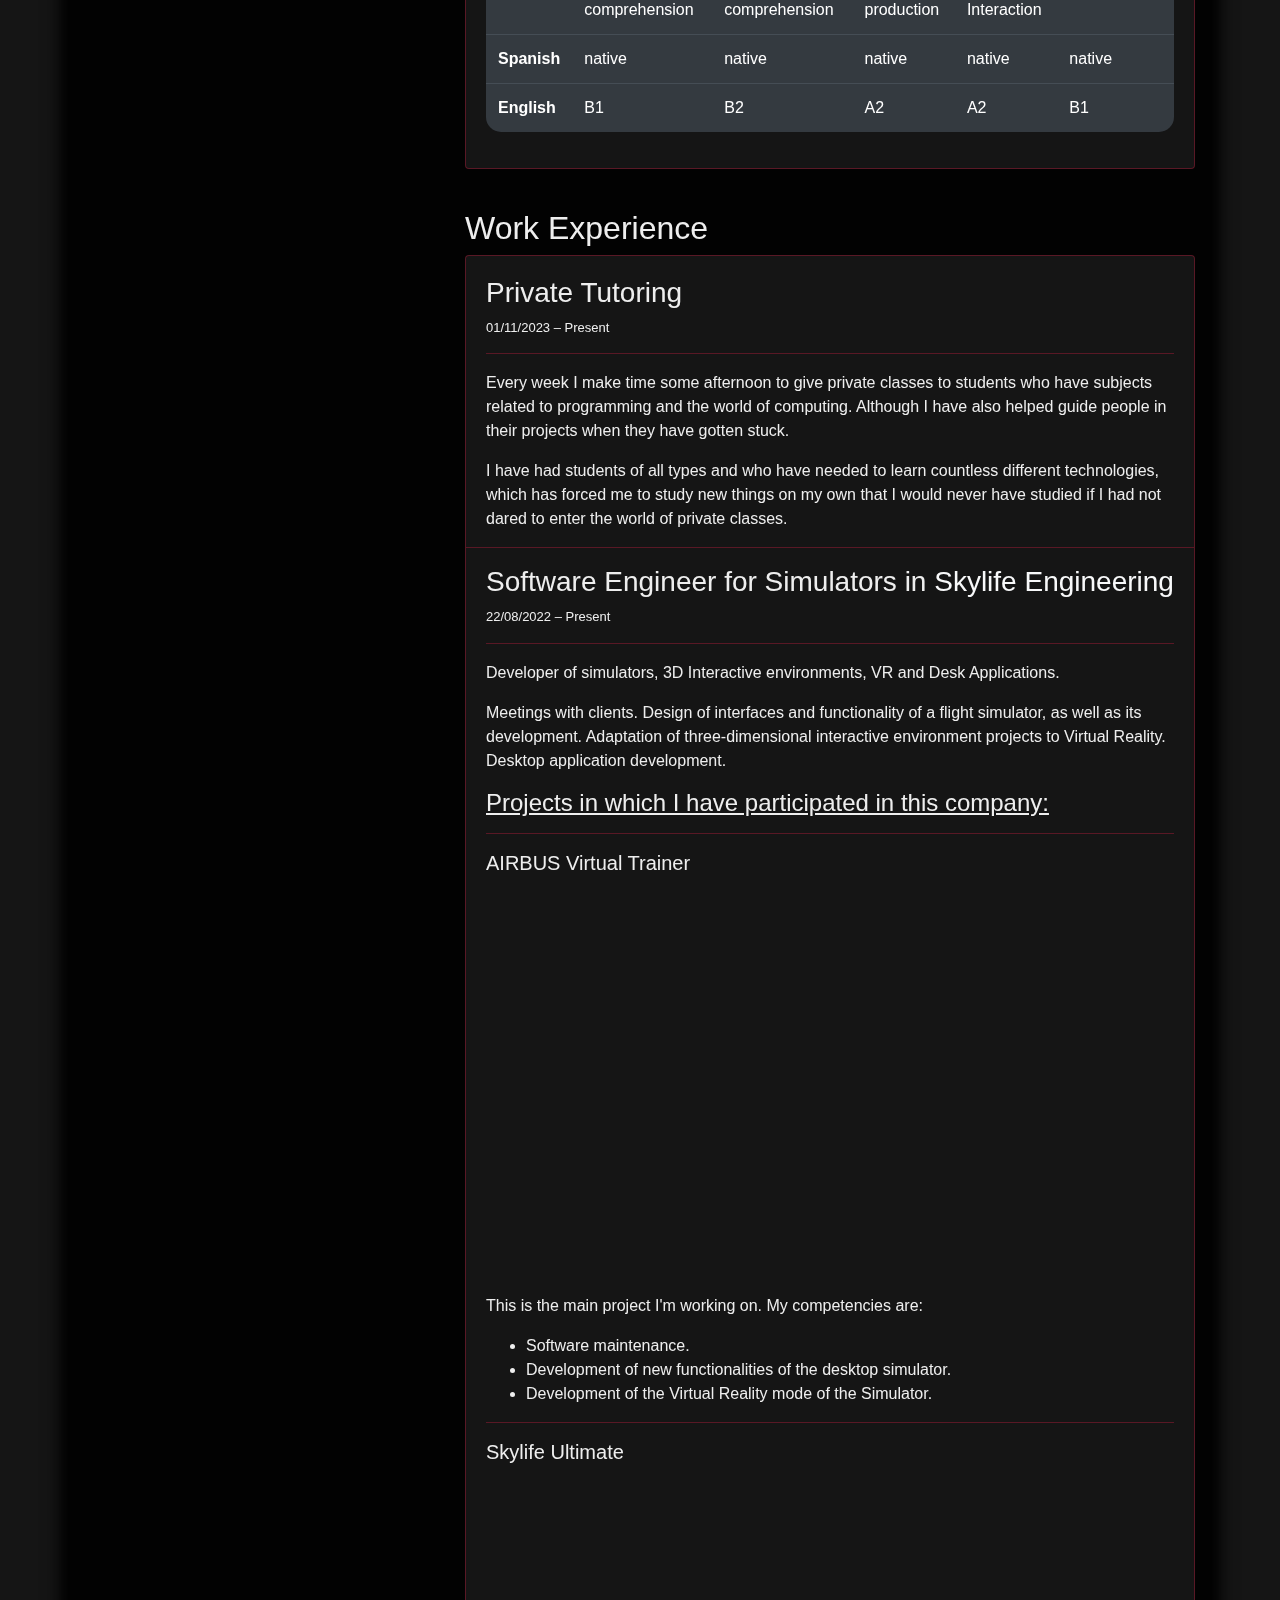
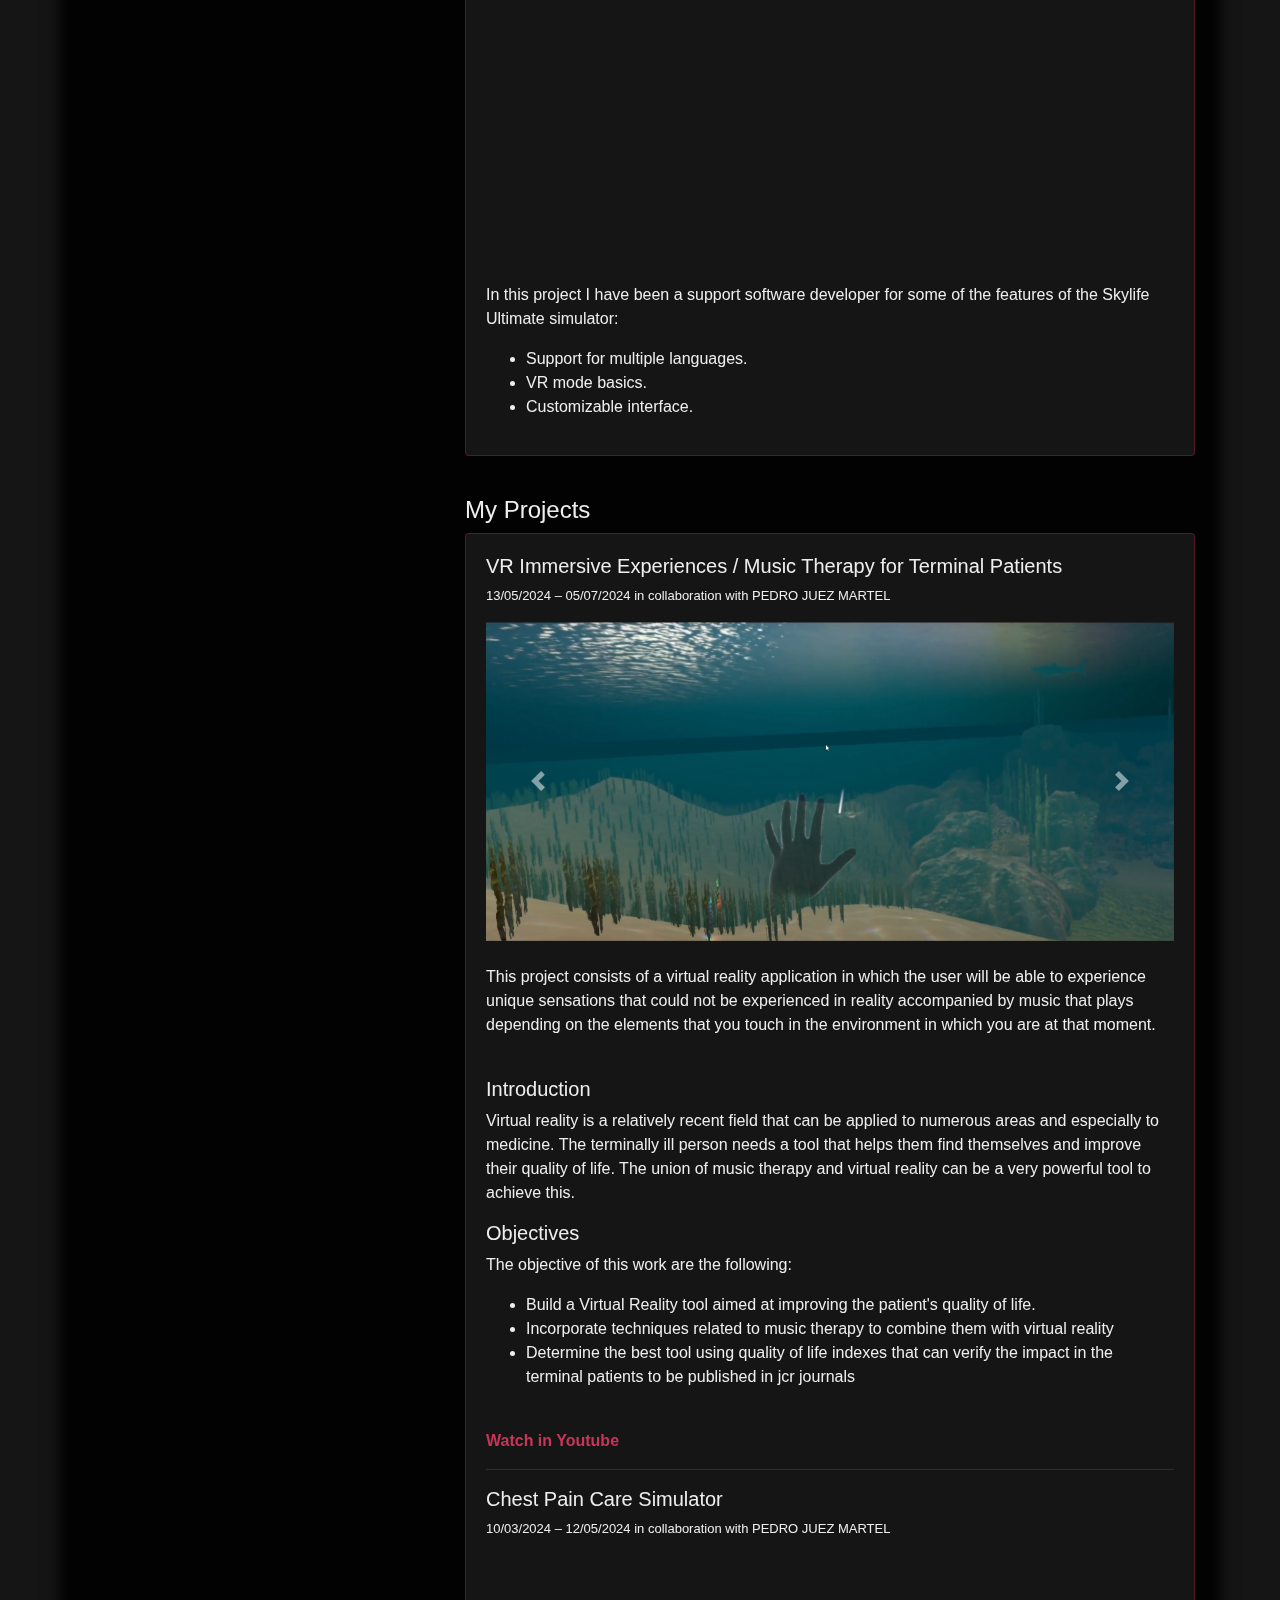
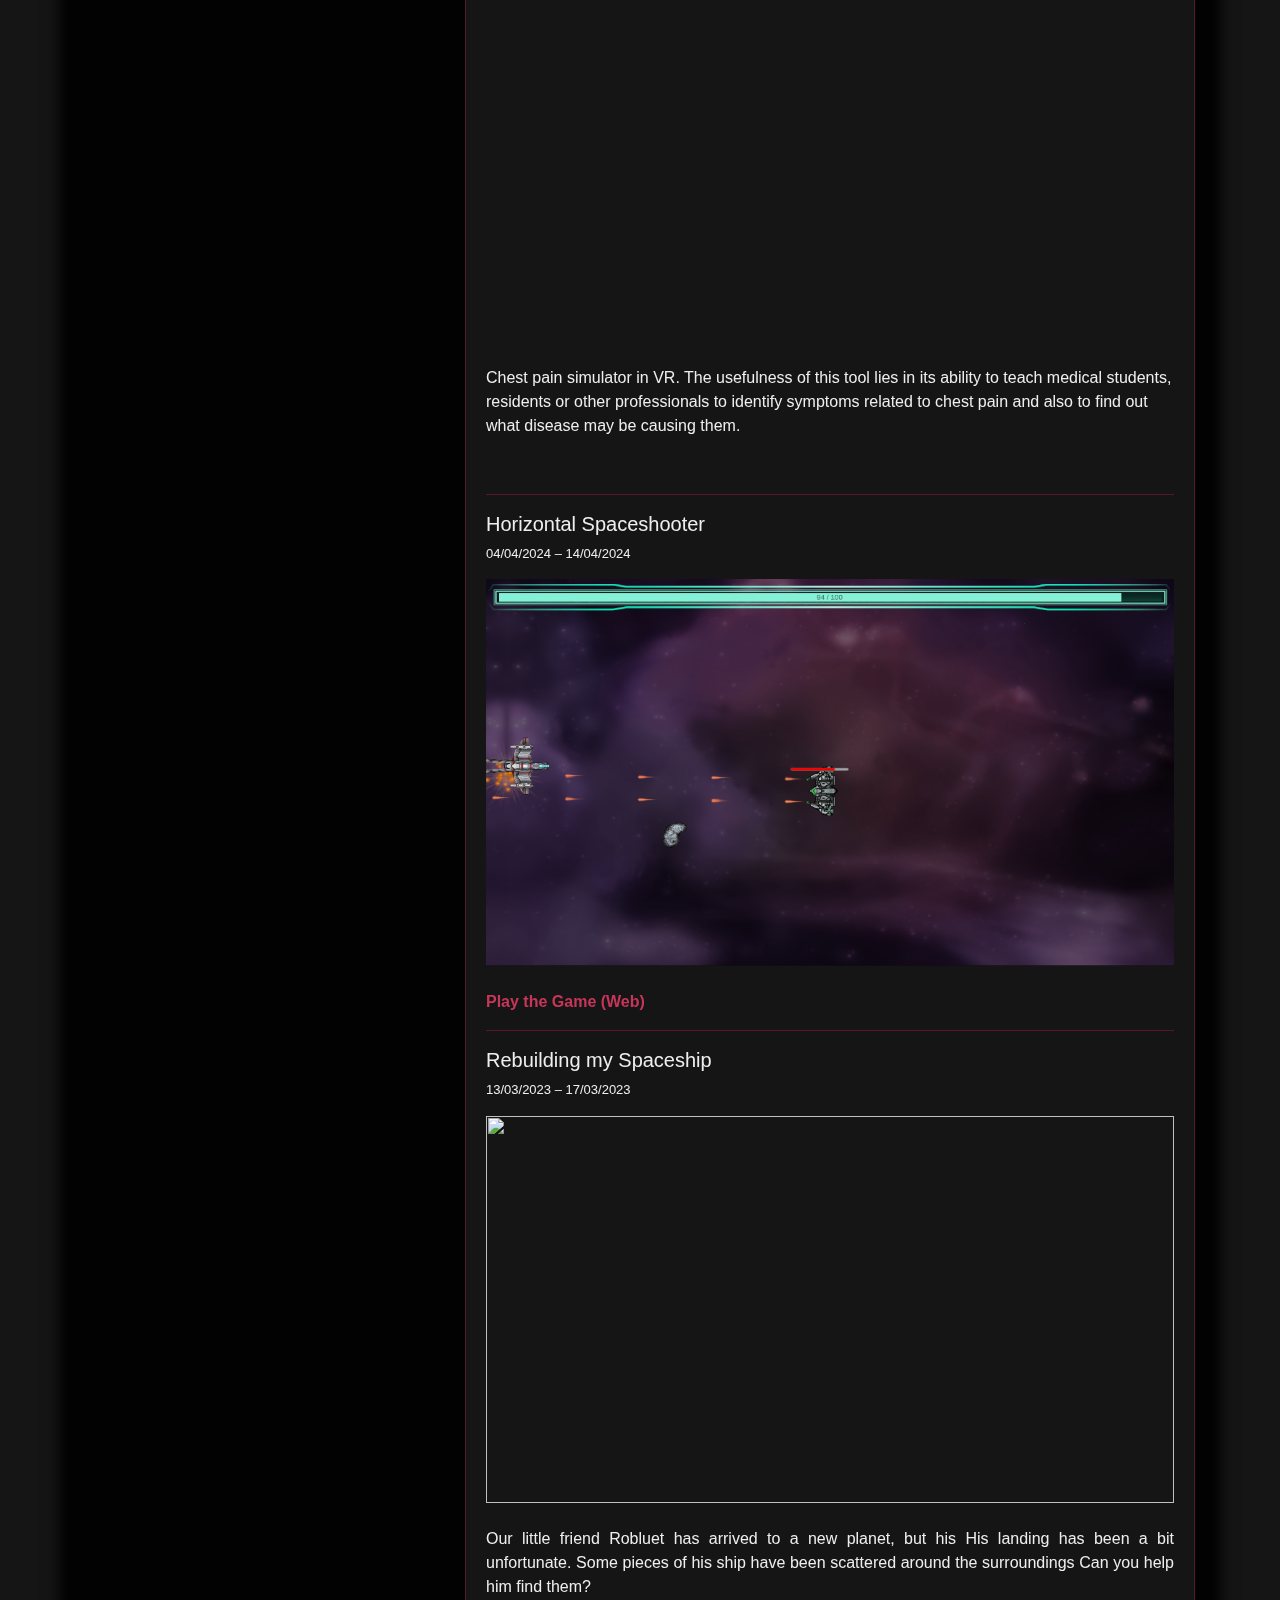
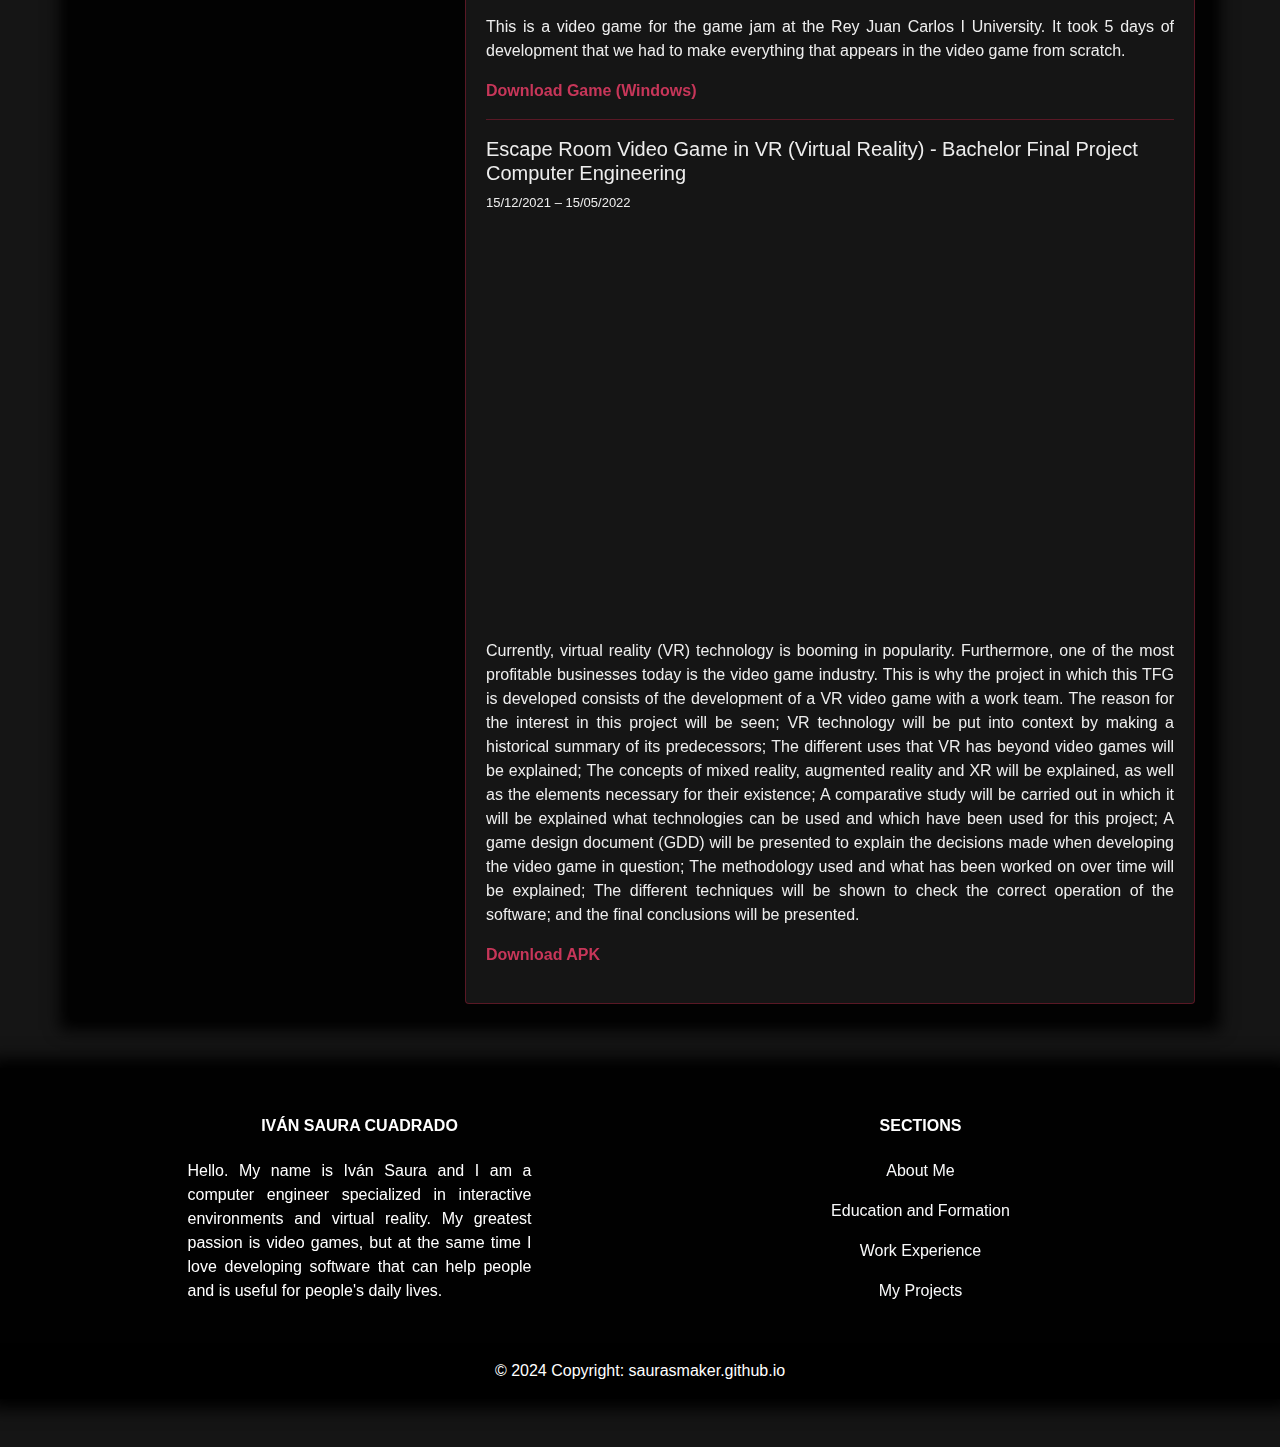
==== commit 53e2d147: "remove phone number" ====
--- a/index.html
+++ b/index.html
@@ -1434,22 +1434,13 @@
                             <hr>
                             <div class="row">
                                 <div class="col-sm-3">
-                                    <h6 class="mb-0">Phone</h6>
-                                </div>
-                                <div class="col-sm-9 text-light">
-                                    (+34) 622 88 72 53
-                                </div>
-                            </div>
-                            -->
-                            <hr>
-                            <div class="row">
-                                <div class="col-sm-3">
                                     <h6 class="mb-0">Mobile</h6>
                                 </div>
                                 <div class="col-sm-9 text-light">
                                     <a class="text-light red-hover" href="tel:622-88-72-53">(+34) 622 88 72 53</a>
                                 </div>
                             </div>
+                            -->
                             <hr>
                             <div class="row">
                                 <div class="col-sm-3">
@@ -2042,9 +2033,10 @@
                         <hr class="w-100 clearfix d-md-none" />
 
                         <!-- Grid column -->
-                        <hr class="w-100 clearfix d-md-none" />
+                        <!--<hr class="w-100 clearfix d-md-none" />-->
 
                         <!-- Grid column -->
+                        <!--
                         <div class="col-md-4 col-lg-4 col-xl-4 mx-auto mt-4">
                             <h6 class="text-uppercase mb-4 font-weight-bold">Contact</h6>
                             <p><a class="text-light red-hover" href="mailto:saurasmaker@gmail.com"><i
@@ -2052,6 +2044,7 @@
                             <p><a class="text-light red-hover" href="tel:622-88-72-53"><i class="fas fa-phone mr-3"></i>
                                     + 34 622 88 72 53</p>
                         </div>
+                    -->
 
                     </div>
                     <!--Grid row-->
